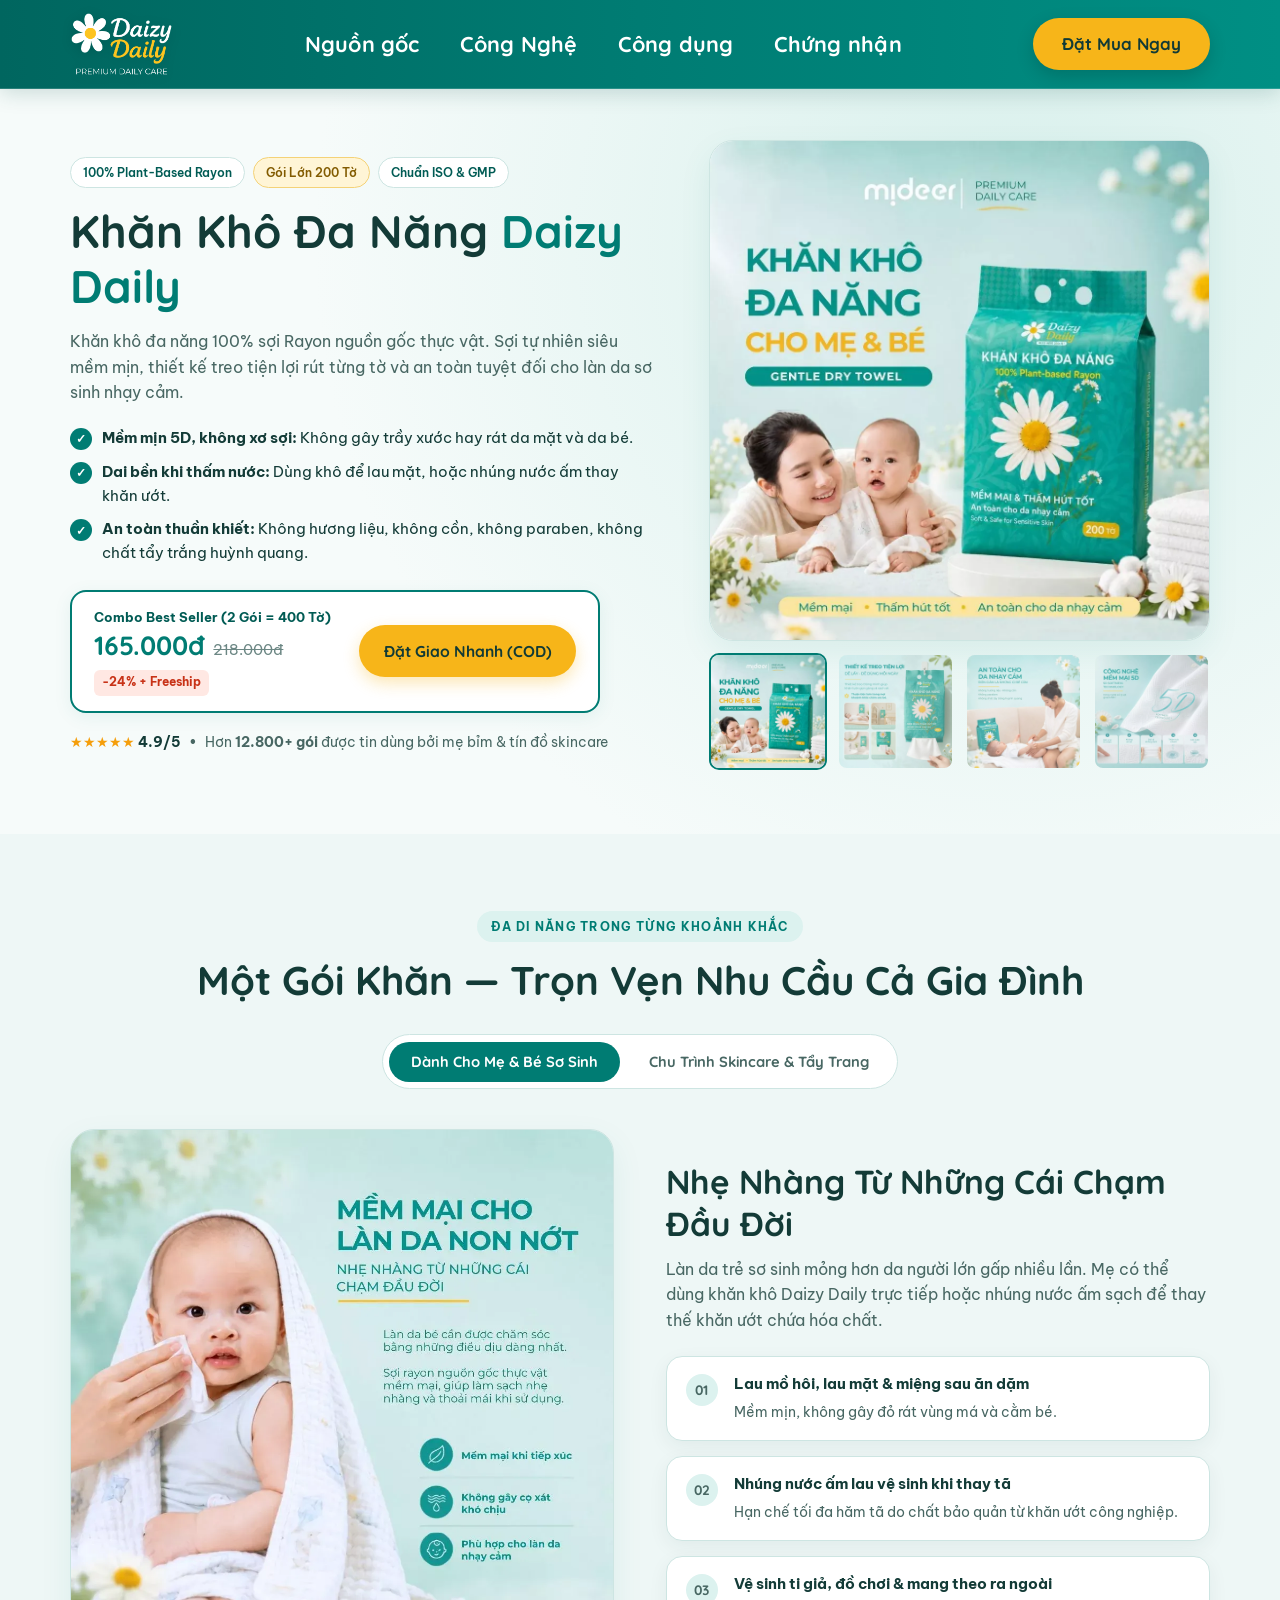
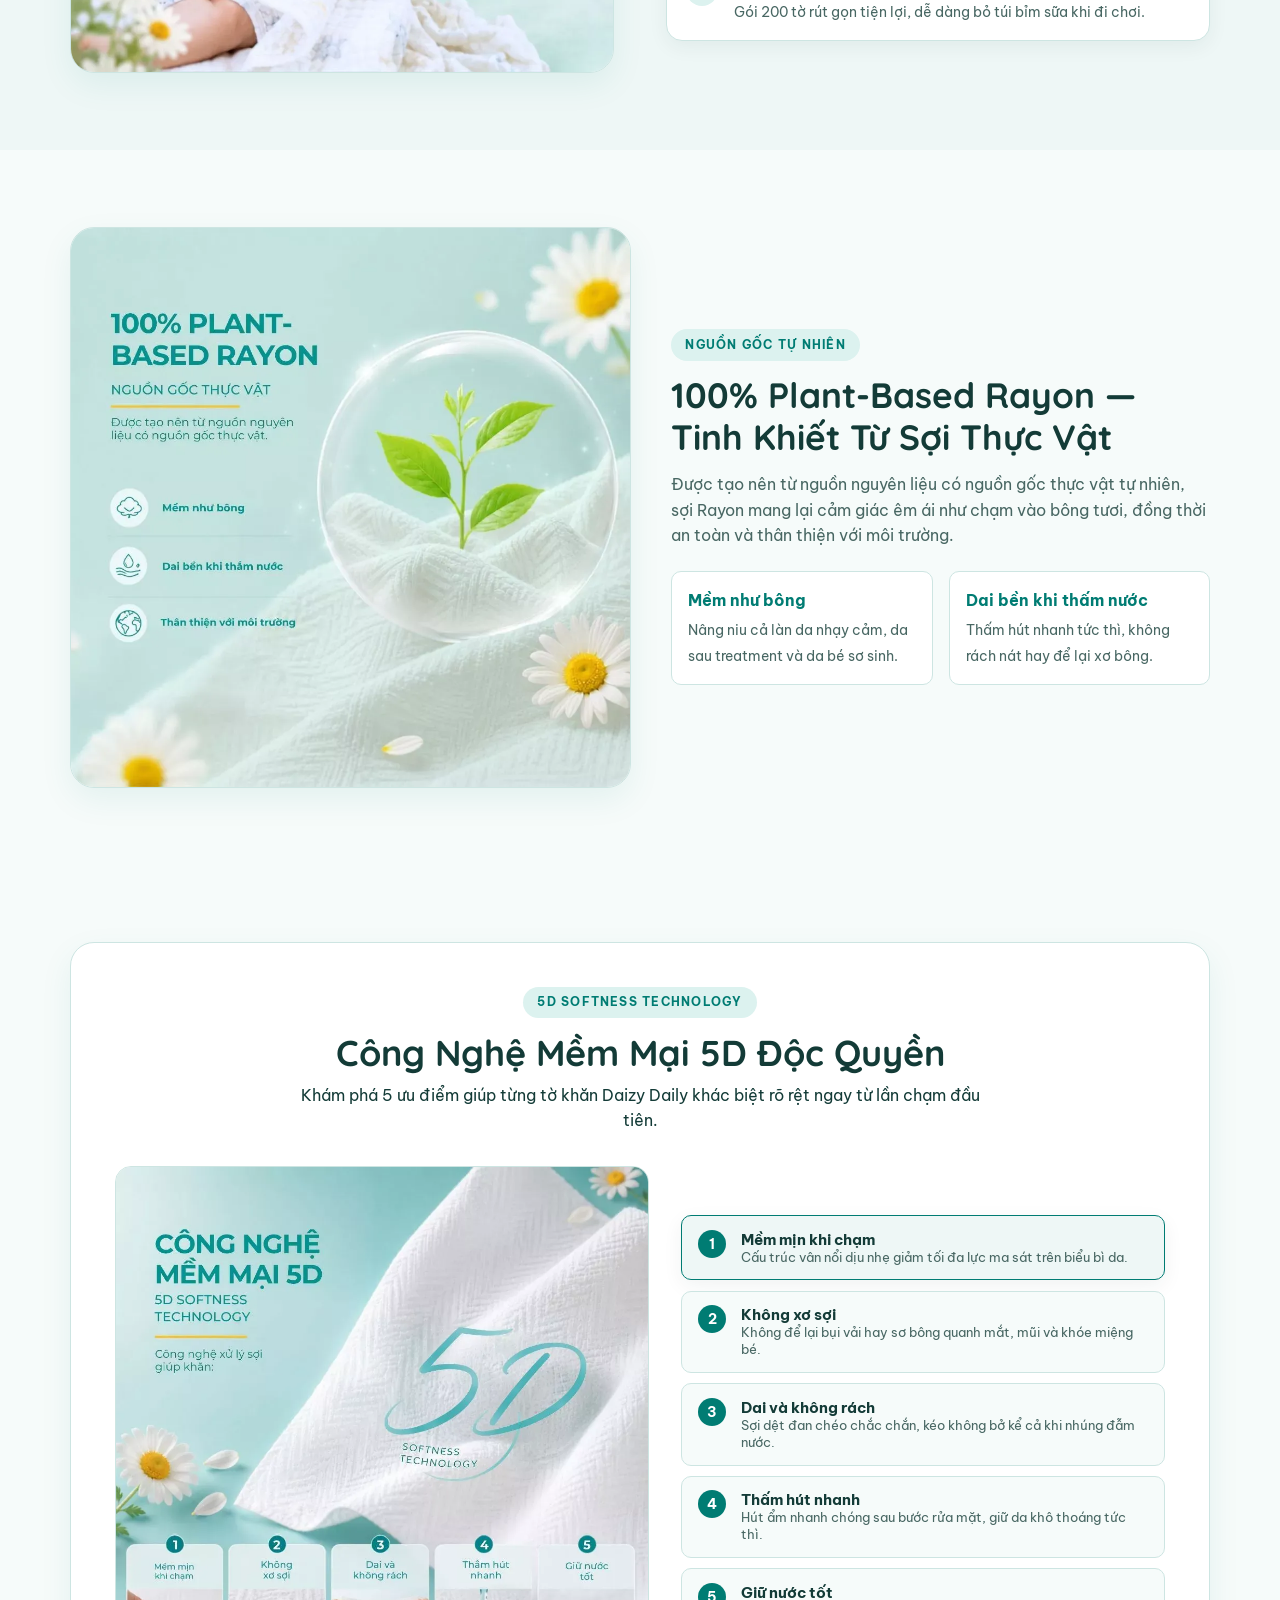
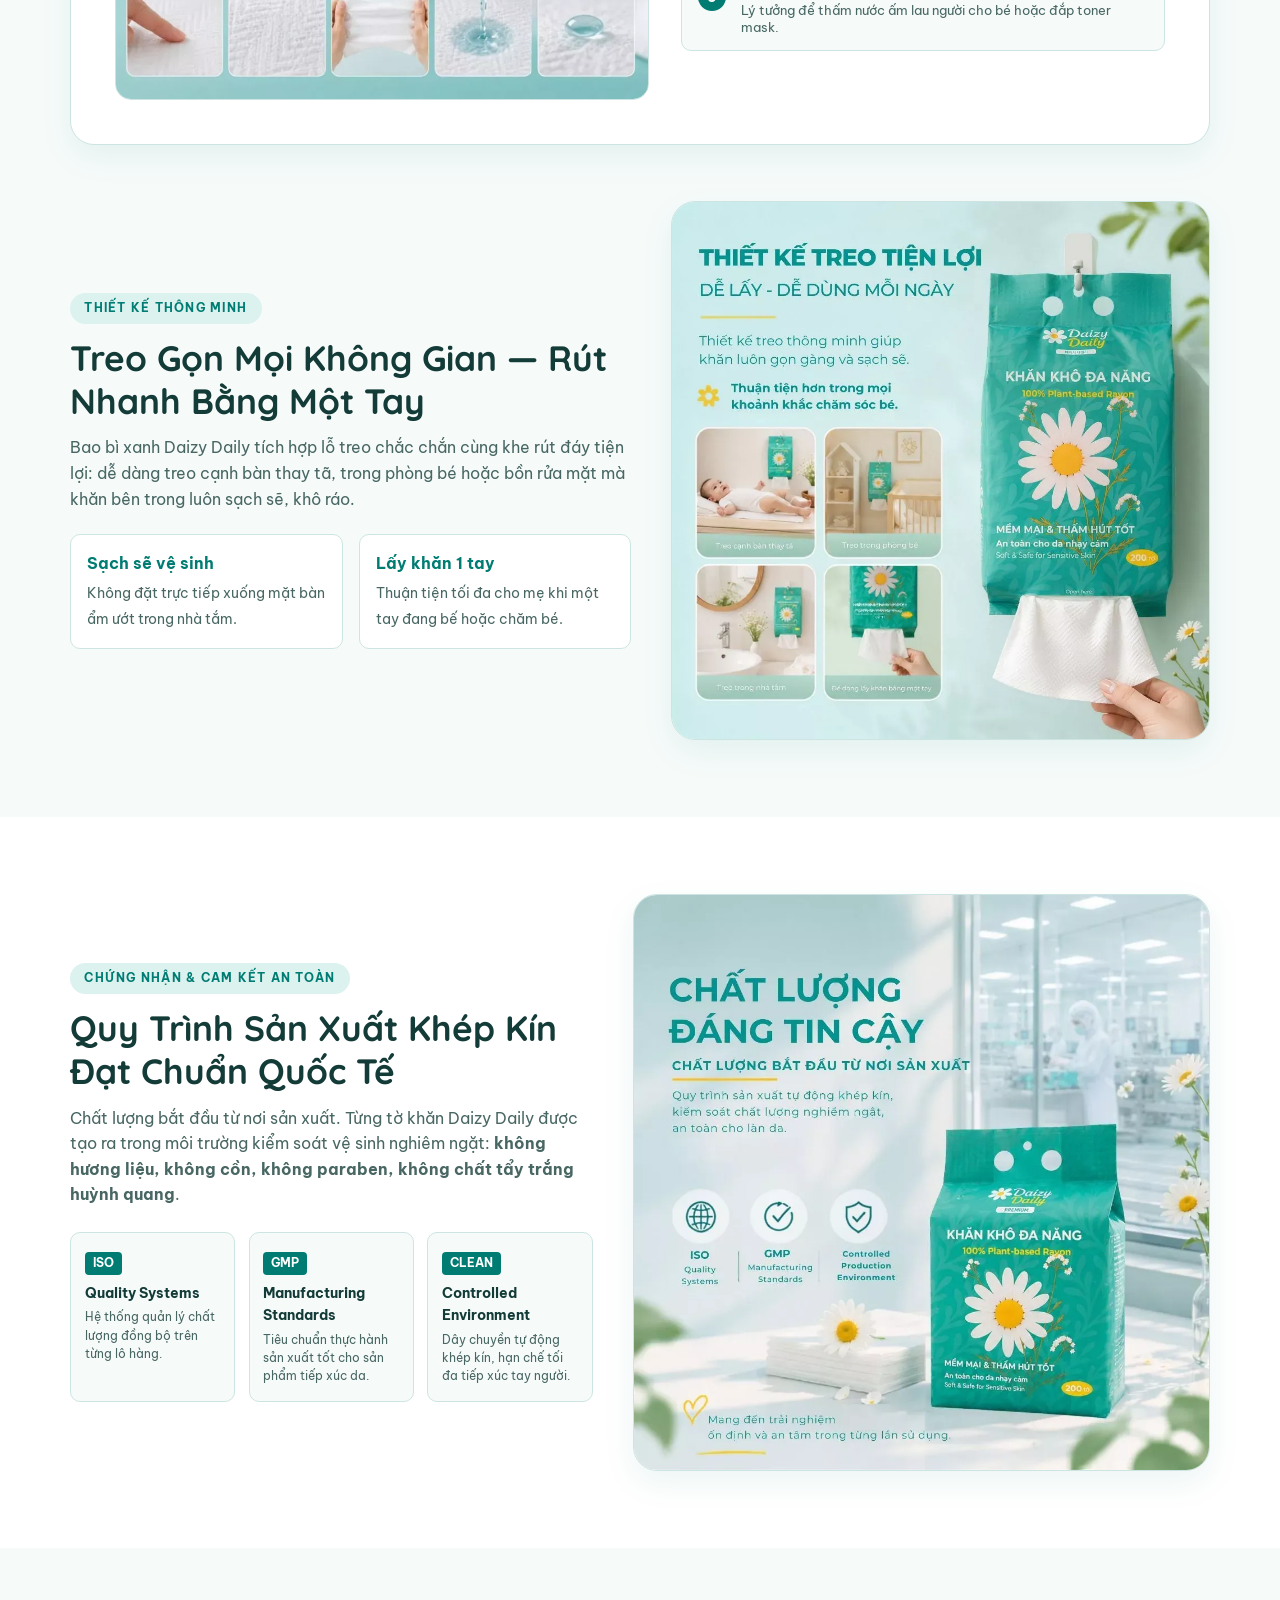
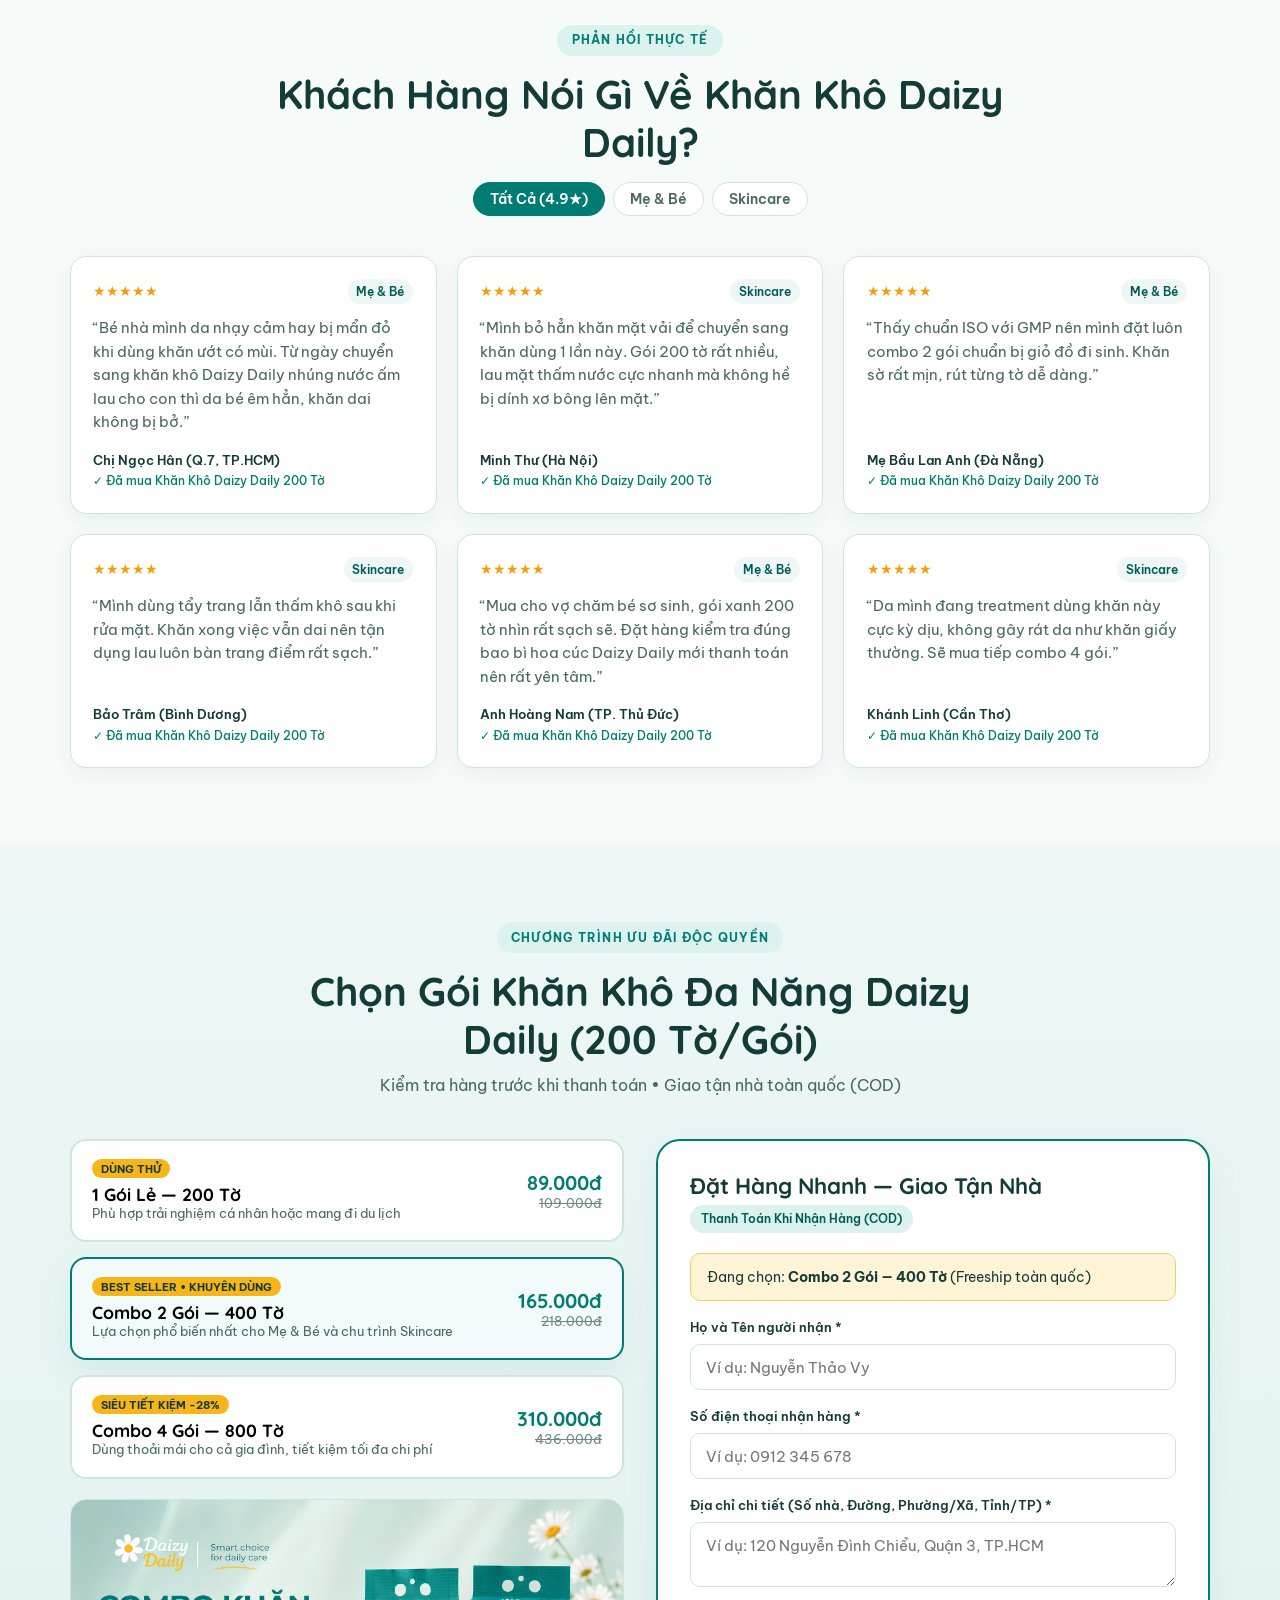
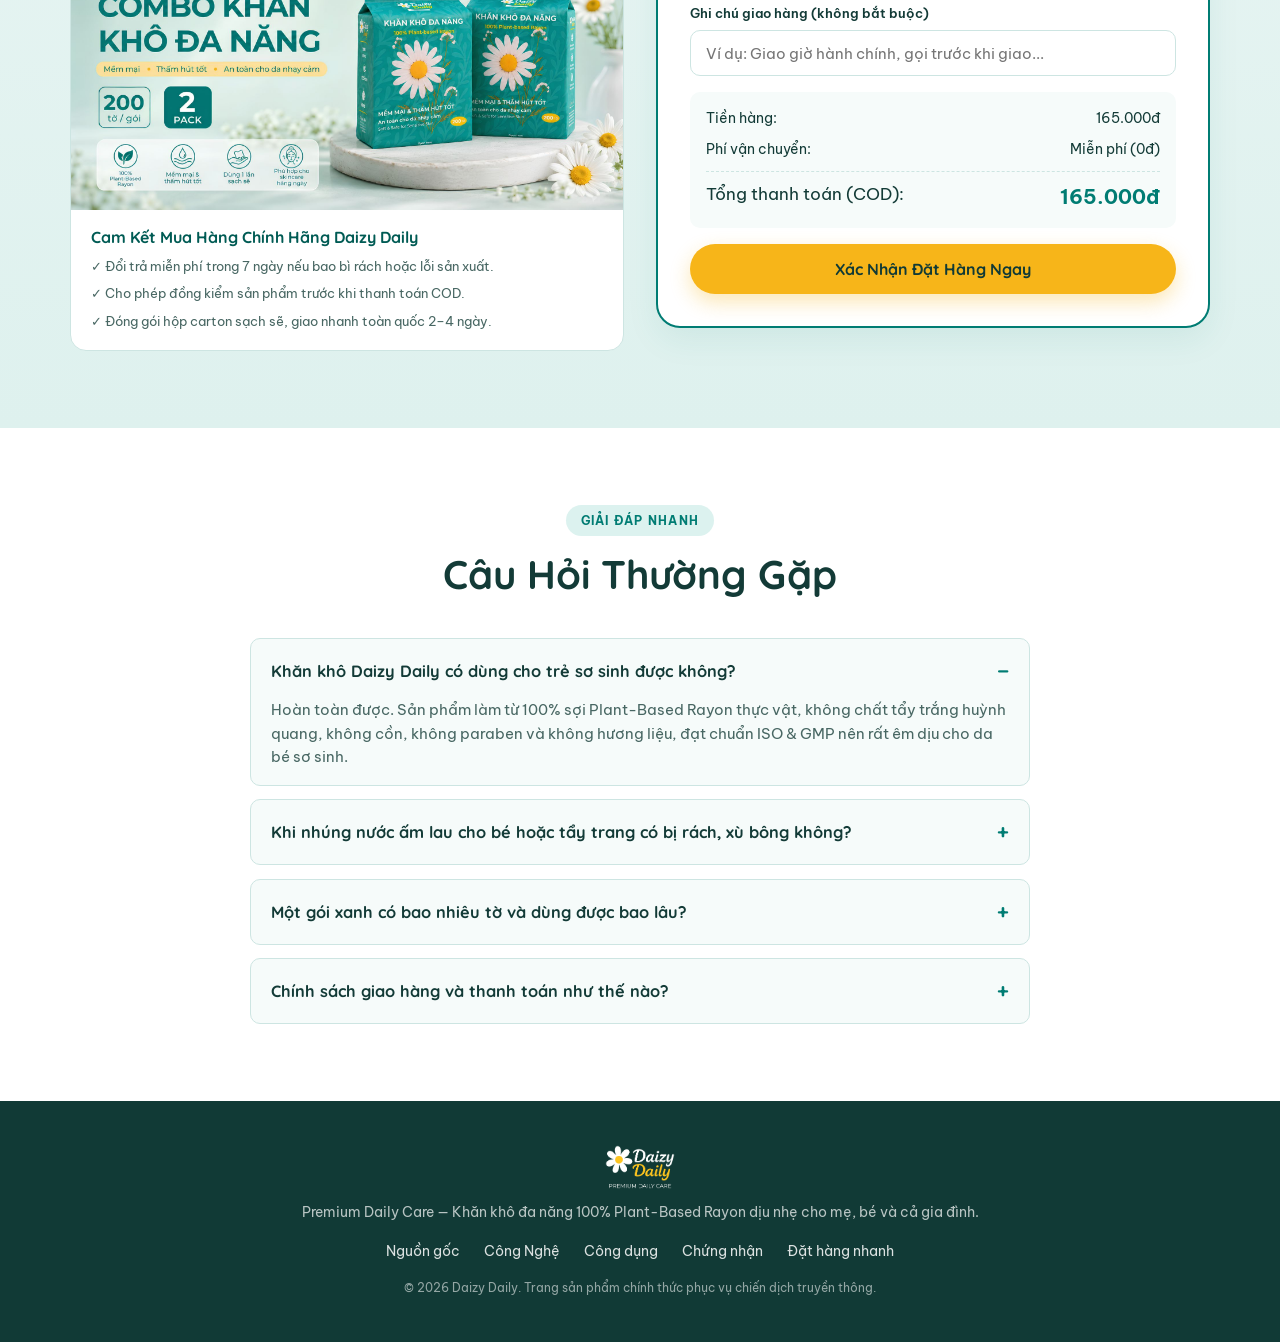
==== index.html @ db2fb397 "Remove comparison section and move multi-use family section up directly after hero" ====
<!DOCTYPE html>
<html lang="vi">
<head>
  <meta charset="UTF-8" />
  <meta name="viewport" content="width=device-width, initial-scale=1.0" />
  <title>Daizy Daily — Khăn Khô Đa Năng Cao Cấp 100% Plant-Based Rayon (Gói 200 Tờ)</title>
  <meta name="description" content="Khăn khô đa năng cao cấp dùng 1 lần Daizy Daily gói 200 tờ. 100% Plant-Based Rayon mềm mại, dai bền, không xơ sợi, an toàn cho trẻ sơ sinh và chu trình skincare." />

  <!-- Open Graph Metadata -->
  <meta property="og:title" content="Daizy Daily — Khăn Khô Đa Năng Cao Cấp Cho Mẹ & Bé (200 Tờ)" />
  <meta property="og:description" content="100% Plant-Based Rayon, công nghệ mềm mại 5D, đạt chuẩn ISO & GMP. An toàn tuyệt đối cho da nhạy cảm." />
  <meta property="og:image" content="assets/hero-banner.jpg" />
  <meta property="og:type" content="product" />

  <link rel="preconnect" href="https://fonts.googleapis.com" />
  <link rel="preconnect" href="https://fonts.gstatic.com" crossorigin />
  <link href="https://fonts.googleapis.com/css2?family=Be+Vietnam+Pro:wght@400;500;600;700&family=Quicksand:wght@600;700&display=swap" rel="stylesheet" />

  <link rel="stylesheet" href="styles.css?v=20261117-02" />
</head>
<body>
  <!-- Header (Nền xanh ngọc thương hiệu để tôn logo chính thức Daizy Daily) -->
  <header class="site-header" id="siteHeader">
    <div class="container header-inner">
      <a href="#top" class="brand-logo" aria-label="Trang chủ Daizy Daily">
        <img src="assets/daizy-logo.png" alt="Logo thương hiệu Daizy Daily" class="brand-logo-img" />
      </a>

      <nav class="header-nav" aria-label="Điều hướng chính">
        <a href="#origin">Nguồn gốc</a>
        <a href="#technology">Công Nghệ</a>
        <a href="#usage">Công dụng</a>
        <a href="#quality">Chứng nhận</a>
      </nav>

      <div class="header-actions">
        <a href="#order" class="btn btn-cta btn-header">Đặt Mua Ngay</a>
      </div>
    </div>
  </header>

  <main id="top">
    <!-- Hero Section (Above the Fold Conversion) -->
    <section class="hero">
      <div class="container hero-grid">
        <div class="hero-content">
          <div class="trust-pill-row">
            <span class="trust-pill">100% Plant-Based Rayon</span>
            <span class="trust-pill trust-pill-gold">Gói Lớn 200 Tờ</span>
            <span class="trust-pill">Chuẩn ISO &amp; GMP</span>
          </div>

          <h1 class="hero-title">
            Khăn Khô Đa Năng <span class="highlight-teal">Daizy Daily</span>
          </h1>

          <p class="hero-subtitle">
            Khăn khô đa năng 100% sợi Rayon nguồn gốc thực vật. Sợi tự nhiên siêu mềm mịn, thiết kế treo tiện lợi rút từng tờ và an toàn tuyệt đối cho làn da sơ sinh nhạy cảm.
          </p>

          <ul class="hero-bullets">
            <li>
              <span class="check-icon">✓</span>
              <span><strong>Mềm mịn 5D, không xơ sợi:</strong> Không gây trầy xước hay rát da mặt và da bé.</span>
            </li>
            <li>
              <span class="check-icon">✓</span>
              <span><strong>Dai bền khi thấm nước:</strong> Dùng khô để lau mặt, hoặc nhúng nước ấm thay khăn ướt.</span>
            </li>
            <li>
              <span class="check-icon">✓</span>
              <span><strong>An toàn thuần khiết:</strong> Không hương liệu, không cồn, không paraben, không chất tẩy trắng huỳnh quang.</span>
            </li>
          </ul>

          <div class="hero-offer-card">
            <div class="offer-price-wrap">
              <span class="offer-label">Combo Best Seller (2 Gói = 400 Tờ)</span>
              <div class="offer-prices">
                <strong class="price-now" id="heroPriceNow">165.000đ</strong>
                <span class="price-old" id="heroPriceOld">218.000đ</span>
                <span class="discount-tag">-24% + Freeship</span>
              </div>
            </div>
            <div class="hero-cta-group">
              <a href="#order" class="btn btn-cta" data-track="HeroOrderClick">
                Đặt Giao Nhanh (COD)
              </a>
            </div>
          </div>

          <div class="social-proof-bar">
            <div class="stars">★★★★★ <strong>4.9/5</strong></div>
            <span class="dot">•</span>
            <span>Hơn <strong>12.800+ gói</strong> được tin dùng bởi mẹ bỉm &amp; tín đồ skincare</span>
          </div>
        </div>

        <div class="hero-media">
          <div class="hero-visual-box">
            <img src="assets/hero-square.webp" alt="Khăn khô đa năng cao cấp Daizy Daily gói xanh 200 tờ cho mẹ và bé" id="heroMainImg" />
          </div>
          <div class="hero-thumbs">
            <button class="thumb-btn active" data-img="assets/hero-square.webp" aria-label="Xem ảnh khăn khô đa năng Daizy Daily cho mẹ và bé">
              <img src="assets/hero-square.webp" alt="Khăn khô đa năng cho mẹ và bé 200 tờ" />
            </button>
            <button class="thumb-btn" data-img="assets/hanging-design.webp" aria-label="Xem ảnh thiết kế treo tiện lợi">
              <img src="assets/hanging-design.webp" alt="Gói xanh Daizy Daily 200 tờ treo tường" />
            </button>
            <button class="thumb-btn" data-img="assets/sensitive-safe.webp" aria-label="Xem ảnh an toàn cho da nhạy cảm">
              <img src="assets/sensitive-safe.webp" alt="An toàn cho da nhạy cảm mẹ và bé" />
            </button>
            <button class="thumb-btn" data-img="assets/softness-5d.webp" aria-label="Xem ảnh công nghệ 5D">
              <img src="assets/softness-5d.webp" alt="Công nghệ mềm mại 5D" />
            </button>
          </div>
        </div>
      </div>
    </section>

    <!-- Công dụng (2-in-1 Interactive Tabs) — Đa di năng trong từng khoảnh khắc -->
    <section class="usage section-pad" id="usage">
      <div class="container">
        <div class="section-heading center heading-wide">
          <span class="eyebrow">Đa Di Năng Trong Từng Khoảnh Khắc</span>
          <h2 class="usage-title-nowrap">Một Gói Khăn — Trọn Vẹn Nhu Cầu Cả Gia Đình</h2>
          <div class="usage-tabs" role="tablist">
            <button class="usage-tab active" data-usage="baby" role="tab" aria-selected="true">
              Dành Cho Mẹ &amp; Bé Sơ Sinh
            </button>
            <button class="usage-tab" data-usage="skincare" role="tab" aria-selected="false">
              Chu Trình Skincare &amp; Tẩy Trang
            </button>
          </div>
        </div>

        <!-- Tab 1: Baby -->
        <div class="usage-panel active" id="panel-baby">
          <div class="usage-grid">
            <div class="usage-gallery">
              <img src="assets/baby-gentle.webp" alt="Khăn khô Daizy Daily mềm mại cho làn da non nớt của bé" />
            </div>
            <div class="usage-details">
              <h3>Nhẹ Nhàng Từ Những Cái Chạm Đầu Đời</h3>
              <p>
                Làn da trẻ sơ sinh mỏng hơn da người lớn gấp nhiều lần. Mẹ có thể dùng khăn khô Daizy Daily trực tiếp hoặc nhúng nước ấm sạch để thay thế khăn ướt chứa hóa chất.
              </p>
              <div class="use-case-list">
                <div class="use-case">
                  <span class="uc-dot">01</span>
                  <div>
                    <strong>Lau mồ hôi, lau mặt &amp; miệng sau ăn dặm</strong>
                    <span>Mềm mịn, không gây đỏ rát vùng má và cằm bé.</span>
                  </div>
                </div>
                <div class="use-case">
                  <span class="uc-dot">02</span>
                  <div>
                    <strong>Nhúng nước ấm lau vệ sinh khi thay tã</strong>
                    <span>Hạn chế tối đa hăm tã do chất bảo quản từ khăn ướt công nghiệp.</span>
                  </div>
                </div>
                <div class="use-case">
                  <span class="uc-dot">03</span>
                  <div>
                    <strong>Vệ sinh ti giả, đồ chơi &amp; mang theo ra ngoài</strong>
                    <span>Gói 200 tờ rút gọn tiện lợi, dễ dàng bỏ túi bỉm sữa khi đi chơi.</span>
                  </div>
                </div>
              </div>
            </div>
          </div>
        </div>

        <!-- Tab 2: Skincare -->
        <div class="usage-panel" id="panel-skincare">
          <div class="usage-grid">
            <div class="usage-gallery">
              <img src="assets/single-use-clean.webp" alt="Khăn dùng 1 lần sạch hơn cho làn da hạn chế vi khuẩn từ khăn ẩm" />
            </div>
            <div class="usage-details">
              <h3>Không Chỉ Là Chiếc Khăn — Mà Là Một Bước Skincare</h3>
              <p>
                Các chuyên gia chăm sóc da luôn khuyên dùng khăn lau mặt dùng 1 lần để ngăn chặn vi khuẩn từ khăn vải ẩm ướt quay trở lại gây mụn viêm.
              </p>
              <div class="use-case-list">
                <div class="use-case">
                  <span class="uc-dot">01</span>
                  <div>
                    <strong>Thấm khô mặt ngay sau bước sữa rửa mặt</strong>
                    <span>Thấm nước nhanh chỉ với 1 chạm nhẹ, bảo toàn độ ẩm tự nhiên.</span>
                  </div>
                </div>
                <div class="use-case">
                  <span class="uc-dot">02</span>
                  <div>
                    <strong>Tẩy trang dịu nhẹ &amp; hỗ trợ đắp toner mask</strong>
                    <span>Sợi dai giữ nước tốt giúp tiết kiệm dung dịch tẩy trang và lotion.</span>
                  </div>
                </div>
                <div class="use-case">
                  <span class="uc-dot">03</span>
                  <div>
                    <strong>Tái sử dụng lau bàn trang điểm, điện thoại, kính mắt</strong>
                    <span>Sau khi lau mặt, khăn vẫn còn dai sạch để lau đồ dùng cá nhân, cực kỳ tiết kiệm.</span>
                  </div>
                </div>
              </div>
            </div>
          </div>
        </div>
      </div>
    </section>

    <!-- Nguồn gốc (100% Plant-Based Rayon) -->
    <section class="origin section-pad" id="origin">
      <div class="container">
        <div class="tech-feature-grid">
          <div class="tech-image-card">
            <img src="assets/plant-rayon.webp" alt="100% Plant-Based Rayon nguồn gốc thực vật thân thiện môi trường" />
          </div>
          <div class="tech-copy">
            <span class="eyebrow">Nguồn Gốc Tự Nhiên</span>
            <h2>100% Plant-Based Rayon — Tinh Khiết Từ Sợi Thực Vật</h2>
            <p>
              Được tạo nên từ nguồn nguyên liệu có nguồn gốc thực vật tự nhiên, sợi Rayon mang lại cảm giác êm ái như chạm vào bông tươi, đồng thời an toàn và thân thiện với môi trường.
            </p>
            <div class="mini-features">
              <div class="mini-item">
                <strong>Mềm như bông</strong>
                <span>Nâng niu cả làn da nhạy cảm, da sau treatment và da bé sơ sinh.</span>
              </div>
              <div class="mini-item">
                <strong>Dai bền khi thấm nước</strong>
                <span>Thấm hút nhanh tức thì, không rách nát hay để lại xơ bông.</span>
              </div>
            </div>
          </div>
        </div>
      </div>
    </section>

    <!-- Công Nghệ (5D Softness & Thiết kế treo tiện lợi) -->
    <section class="technology section-pad" id="technology">
      <div class="container">
        <div class="softness-banner">
          <div class="softness-header">
            <span class="eyebrow">5D Softness Technology</span>
            <h2>Công Nghệ Mềm Mại 5D Độc Quyền</h2>
            <p>Khám phá 5 ưu điểm giúp từng tờ khăn Daizy Daily khác biệt rõ rệt ngay từ lần chạm đầu tiên.</p>
          </div>

          <div class="softness-layout">
            <div class="softness-img">
              <img src="assets/softness-5d.webp" alt="Công nghệ mềm mại 5D của khăn khô đa năng Daizy Daily" />
            </div>
            <div class="softness-steps" id="softnessSteps">
              <button class="step-pill active" data-step="0">
                <span class="step-num">1</span>
                <div>
                  <strong>Mềm mịn khi chạm</strong>
                  <p>Cấu trúc vân nổi dịu nhẹ giảm tối đa lực ma sát trên biểu bì da.</p>
                </div>
              </button>
              <button class="step-pill" data-step="1">
                <span class="step-num">2</span>
                <div>
                  <strong>Không xơ sợi</strong>
                  <p>Không để lại bụi vải hay sơ bông quanh mắt, mũi và khóe miệng bé.</p>
                </div>
              </button>
              <button class="step-pill" data-step="2">
                <span class="step-num">3</span>
                <div>
                  <strong>Dai và không rách</strong>
                  <p>Sợi dệt đan chéo chắc chắn, kéo không bở kể cả khi nhúng đẫm nước.</p>
                </div>
              </button>
              <button class="step-pill" data-step="3">
                <span class="step-num">4</span>
                <div>
                  <strong>Thấm hút nhanh</strong>
                  <p>Hút ẩm nhanh chóng sau bước rửa mặt, giữ da khô thoáng tức thì.</p>
                </div>
              </button>
              <button class="step-pill" data-step="4">
                <span class="step-num">5</span>
                <div>
                  <strong>Giữ nước tốt</strong>
                  <p>Lý tưởng để thấm nước ấm lau người cho bé hoặc đắp toner mask.</p>
                </div>
              </button>
            </div>
          </div>
        </div>

        <!-- Thiết kế treo tiện lợi -->
        <div class="hanging-feature-grid">
          <div class="tech-copy">
            <span class="eyebrow">Thiết Kế Thông Minh</span>
            <h2>Treo Gọn Mọi Không Gian — Rút Nhanh Bằng Một Tay</h2>
            <p>
              Bao bì xanh Daizy Daily tích hợp lỗ treo chắc chắn cùng khe rút đáy tiện lợi: dễ dàng treo cạnh bàn thay tã, trong phòng bé hoặc bồn rửa mặt mà khăn bên trong luôn sạch sẽ, khô ráo.
            </p>
            <div class="mini-features">
              <div class="mini-item">
                <strong>Sạch sẽ vệ sinh</strong>
                <span>Không đặt trực tiếp xuống mặt bàn ẩm ướt trong nhà tắm.</span>
              </div>
              <div class="mini-item">
                <strong>Lấy khăn 1 tay</strong>
                <span>Thuận tiện tối đa cho mẹ khi một tay đang bế hoặc chăm bé.</span>
              </div>
            </div>
          </div>
          <div class="tech-image-card">
            <img src="assets/hanging-design.webp" alt="Thiết kế treo tiện lợi dễ lấy dễ dùng mỗi ngày của Daizy Daily" />
          </div>
        </div>
      </div>
    </section>



    <!-- Chứng nhận (Quality & Safety Authority) -->
    <section class="quality section-pad" id="quality">
      <div class="container quality-grid">
        <div class="quality-copy">
          <span class="eyebrow">Chứng Nhận &amp; Cam Kết An Toàn</span>
          <h2>Quy Trình Sản Xuất Khép Kín Đạt Chuẩn Quốc Tế</h2>
          <p>
            Chất lượng bắt đầu từ nơi sản xuất. Từng tờ khăn Daizy Daily được tạo ra trong môi trường kiểm soát vệ sinh nghiêm ngặt: <strong>không hương liệu, không cồn, không paraben, không chất tẩy trắng huỳnh quang</strong>.
          </p>

          <div class="cert-cards">
            <div class="cert-item">
              <span class="cert-tag">ISO</span>
              <strong>Quality Systems</strong>
              <p>Hệ thống quản lý chất lượng đồng bộ trên từng lô hàng.</p>
            </div>
            <div class="cert-item">
              <span class="cert-tag">GMP</span>
              <strong>Manufacturing Standards</strong>
              <p>Tiêu chuẩn thực hành sản xuất tốt cho sản phẩm tiếp xúc da.</p>
            </div>
            <div class="cert-item">
              <span class="cert-tag">CLEAN</span>
              <strong>Controlled Environment</strong>
              <p>Dây chuyền tự động khép kín, hạn chế tối đa tiếp xúc tay người.</p>
            </div>
          </div>
        </div>

        <div class="quality-media">
          <img src="assets/factory-quality.webp" alt="Chất lượng đáng tin cậy - Quy trình sản xuất khép kín đạt chuẩn ISO và GMP của Daizy Daily" />
        </div>
      </div>
    </section>

    <!-- Social Proof / Customer Reviews -->
    <section class="reviews section-pad" id="reviews">
      <div class="container">
        <div class="section-heading center">
          <span class="eyebrow">Phản Hồi Thực Tế</span>
          <h2>Khách Hàng Nói Gì Về Khăn Khô Daizy Daily?</h2>
          <div class="review-filters">
            <button class="rev-filter active" data-rev="all">Tất Cả (4.9★)</button>
            <button class="rev-filter" data-rev="baby">Mẹ &amp; Bé</button>
            <button class="rev-filter" data-rev="skincare">Skincare</button>
          </div>
        </div>

        <div class="reviews-grid" id="reviewsGrid">
          <!-- Rendered by JS -->
        </div>
      </div>
    </section>

    <!-- Combo Offer & Fast COD Checkout Section -->
    <section class="order-section section-pad" id="order">
      <div class="container">
        <div class="section-heading center">
          <span class="eyebrow">Chương Trình Ưu Đãi Độc Quyền</span>
          <h2>Chọn Gói Khăn Khô Đa Năng Daizy Daily (200 Tờ/Gói)</h2>
          <p class="order-sub">Kiểm tra hàng trước khi thanh toán &bull; Giao tận nhà toàn quốc (COD)</p>
        </div>

        <div class="order-layout">
          <!-- Package Selection -->
          <div class="packages-column">
            <div class="package-list" id="packageList">
              <!-- Populated by JS from CONFIG -->
            </div>

            <div class="combo-visual-note">
              <img src="assets/combo-2pack.jpg" alt="Combo 2 gói khăn khô đa năng Daizy Daily 200 tờ mỗi gói" />
              <div class="guarantee-box">
                <h4>Cam Kết Mua Hàng Chính Hãng Daizy Daily</h4>
                <ul>
                  <li>✓ Đổi trả miễn phí trong 7 ngày nếu bao bì rách hoặc lỗi sản xuất.</li>
                  <li>✓ Cho phép đồng kiểm sản phẩm trước khi thanh toán COD.</li>
                  <li>✓ Đóng gói hộp carton sạch sẽ, giao nhanh toàn quốc 2–4 ngày.</li>
                </ul>
              </div>
            </div>
          </div>

          <!-- Quick COD Checkout Form -->
          <div class="checkout-card">
            <div class="checkout-head">
              <h3>Đặt Hàng Nhanh — Giao Tận Nhà</h3>
              <span class="cod-pill">Thanh Toán Khi Nhận Hàng (COD)</span>
            </div>

            <form id="orderForm" class="order-form">
              <div class="selected-summary" id="selectedSummary">
                <!-- Populated dynamically -->
              </div>

              <div class="form-group">
                <label for="customerName">Họ và Tên người nhận *</label>
                <input type="text" id="customerName" required placeholder="Ví dụ: Nguyễn Thảo Vy" />
              </div>

              <div class="form-group">
                <label for="customerPhone">Số điện thoại nhận hàng *</label>
                <input type="tel" id="customerPhone" required pattern="[0-9\s\+\-]{9,15}" placeholder="Ví dụ: 0912 345 678" />
              </div>

              <div class="form-group">
                <label for="customerAddress">Địa chỉ chi tiết (Số nhà, Đường, Phường/Xã, Tỉnh/TP) *</label>
                <textarea id="customerAddress" rows="2" required placeholder="Ví dụ: 120 Nguyễn Đình Chiểu, Quận 3, TP.HCM"></textarea>
              </div>

              <div class="form-group">
                <label for="customerNote">Ghi chú giao hàng (không bắt buộc)</label>
                <input type="text" id="customerNote" placeholder="Ví dụ: Giao giờ hành chính, gọi trước khi giao..." />
              </div>

              <div class="price-breakdown">
                <div class="pb-row">
                  <span>Tiền hàng:</span>
                  <span id="summaryProductPrice">165.000đ</span>
                </div>
                <div class="pb-row">
                  <span>Phí vận chuyển:</span>
                  <span id="summaryShipping">Miễn phí</span>
                </div>
                <div class="pb-row pb-total">
                  <span>Tổng thanh toán (COD):</span>
                  <strong id="summaryTotal">165.000đ</strong>
                </div>
              </div>

              <button type="submit" class="btn btn-cta btn-full btn-lg">
                Xác Nhận Đặt Hàng Ngay
              </button>
            </form>
          </div>
        </div>
      </div>
    </section>

    <!-- FAQ Section -->
    <section class="faq section-pad">
      <div class="container faq-container">
        <div class="section-heading center">
          <span class="eyebrow">Giải Đáp Nhanh</span>
          <h2>Câu Hỏi Thường Gặp</h2>
        </div>

        <div class="faq-list" id="faqList">
          <details class="faq-item" open>
            <summary>Khăn khô Daizy Daily có dùng cho trẻ sơ sinh được không?</summary>
            <p>Hoàn toàn được. Sản phẩm làm từ 100% sợi Plant-Based Rayon thực vật, không chất tẩy trắng huỳnh quang, không cồn, không paraben và không hương liệu, đạt chuẩn ISO &amp; GMP nên rất êm dịu cho da bé sơ sinh.</p>
          </details>
          <details class="faq-item">
            <summary>Khi nhúng nước ấm lau cho bé hoặc tẩy trang có bị rách, xù bông không?</summary>
            <p>Không. Nhờ công nghệ mềm mại 5D và kết cấu sợi dệt đan chéo, khăn cực kỳ dai bền ngay cả khi thấm đẫm nước, không bị mủn nát hay để lại xơ vải trên da.</p>
          </details>
          <details class="faq-item">
            <summary>Một gói xanh có bao nhiêu tờ và dùng được bao lâu?</summary>
            <p>Mỗi gói xanh tiêu chuẩn gồm <strong>200 tờ</strong> khổ rộng tiện dụng. Nếu chỉ dùng lau mặt sáng &amp; tối, 1 gói có thể dùng hơn 3 tháng. Với gia đình có bé nhỏ, Combo 2 hoặc 4 gói sẽ tiết kiệm và dùng thoải mái cả tháng.</p>
          </details>
          <details class="faq-item">
            <summary>Chính sách giao hàng và thanh toán như thế nào?</summary>
            <p>Daizy Daily hỗ trợ giao hàng tận nhà trên toàn quốc. Bạn được mở hộp kiểm tra đúng số lượng sản phẩm trước khi thanh toán tiền mặt cho nhân viên giao hàng (COD).</p>
          </details>
        </div>
      </div>
    </section>
  </main>

  <!-- Footer -->
  <footer class="site-footer">
    <div class="container footer-inner">
      <div class="footer-brand">
        <img src="assets/daizy-logo.png" alt="Daizy Daily" class="footer-logo-img" />
        <p>Premium Daily Care — Khăn khô đa năng 100% Plant-Based Rayon dịu nhẹ cho mẹ, bé và cả gia đình.</p>
      </div>
      <div class="footer-links">
        <a href="#origin">Nguồn gốc</a>
        <a href="#technology">Công Nghệ</a>
        <a href="#usage">Công dụng</a>
        <a href="#quality">Chứng nhận</a>
        <a href="#order">Đặt hàng nhanh</a>
      </div>
      <p class="footer-copy">© 2026 Daizy Daily. Trang sản phẩm chính thức phục vụ chiến dịch truyền thông.</p>
    </div>
  </footer>

  <!-- Mobile Sticky Bottom Conversion Bar -->
  <div class="mobile-sticky-bar">
    <a href="#order" class="btn btn-cta btn-full sticky-cod">Đặt Mua Ngay (Kiểm Tra Trước Khi Thanh Toán)</a>
  </div>

  <!-- Order Success Modal -->
  <div class="modal-backdrop" id="successModal" aria-hidden="true">
    <div class="modal-box" role="dialog" aria-modal="true" aria-labelledby="successTitle">
      <div class="success-icon">✓</div>
      <h3 id="successTitle">Đặt Hàng Thành Công!</h3>
      <p id="successMessage"></p>
      <button class="btn btn-primary btn-full" id="closeSuccessBtn">Đóng Thông Báo</button>
    </div>
  </div>

  <script src="script.js?v=20261117-02"></script>
</body>
</html>
---- styles.css ----
/* ==========================================================================
   DAIZY DAILY — Brand Design System & Facebook Ads CRO Styles
   Brand Colors: Teal (#007C73), Mint (#EAF6F4), Daisy Yellow (#F7B519)
   ========================================================================== */

:root {
  --teal-main: #007c73;
  --teal-dark: #005b54;
  --teal-deep: #113a36;
  --mint-bg: #eef7f6;
  --mint-soft: #f6fbfa;
  --mint-border: #cde5e2;
  --daisy-yellow: #f7b519;
  --daisy-yellow-hover: #e2a20d;
  --daisy-yellow-soft: #fff5d6;
  --shopee-orange: #ee4d2d;
  --shopee-orange-hover: #d73b1d;

  --ink-primary: #133b37;
  --ink-secondary: #486763;
  --ink-muted: #6c8784;
  --white: #ffffff;

  --radius-sm: 10px;
  --radius-md: 16px;
  --radius-lg: 24px;
  --shadow-soft: 0 12px 32px rgba(0, 124, 115, 0.08);
  --shadow-card: 0 6px 20px rgba(17, 58, 54, 0.06);

  --font-display: 'Quicksand', 'Be Vietnam Pro', sans-serif;
  --font-body: 'Be Vietnam Pro', -apple-system, BlinkMacSystemFont, sans-serif;
}

*,
*::before,
*::after {
  box-sizing: border-box;
  margin: 0;
  padding: 0;
}

html {
  scroll-behavior: smooth;
  font-size: 16px;
}

section[id] {
  scroll-margin-top: 105px;
}

@media (max-width: 960px) {
  section[id] {
    scroll-margin-top: 65px;
  }
}

body {
  font-family: var(--font-body);
  background-color: var(--mint-soft);
  color: var(--ink-primary);
  line-height: 1.6;
  -webkit-font-smoothing: antialiased;
}

img {
  display: block;
  width: 100%;
  height: auto;
}

a {
  text-decoration: none;
  color: inherit;
}

button {
  font-family: inherit;
  cursor: pointer;
  border: none;
  background: none;
}

.container {
  width: 100%;
  max-width: 1180px;
  margin: 0 auto;
  padding: 0 1.25rem;
}

.section-pad {
  padding: clamp(3.25rem, 6vw, 5.25rem) 0;
}

/* Typography & Section Headings */
h1, h2, h3, h4 {
  font-family: var(--font-display);
  font-weight: 700;
  line-height: 1.2;
  color: var(--ink-primary);
}

.eyebrow {
  display: inline-block;
  font-size: 0.78rem;
  font-weight: 700;
  letter-spacing: 0.1em;
  text-transform: uppercase;
  color: var(--teal-main);
  background-color: #dcf2ef;
  padding: 0.35rem 0.9rem;
  border-radius: 999px;
  margin-bottom: 0.85rem;
}

.section-heading {
  margin-bottom: 2.5rem;
}

.section-heading.center {
  text-align: center;
  max-width: 760px;
  margin-inline: auto;
}

.section-heading.heading-wide {
  max-width: 980px;
}

@media (min-width: 768px) {
  .usage-title-nowrap {
    white-space: nowrap;
  }
}

.section-heading h2 {
  font-size: clamp(1.75rem, 3.4vw, 2.5rem);
  margin-bottom: 0.65rem;
}

.highlight-teal {
  color: var(--teal-main);
}

/* Buttons */
.btn {
  display: inline-flex;
  align-items: center;
  justify-content: center;
  gap: 0.5rem;
  font-family: var(--font-display);
  font-weight: 700;
  border-radius: 999px;
  padding: 0.8rem 1.5rem;
  font-size: 0.95rem;
  transition: all 0.25s ease;
  text-align: center;
}

.btn-sm {
  padding: 0.55rem 1.2rem;
  font-size: 0.86rem;
}

.btn-lg {
  padding: 0.95rem 1.75rem;
  font-size: 1rem;
}

.btn-full {
  width: 100%;
}

.btn-primary {
  background-color: var(--teal-main);
  color: var(--white);
}

.btn-primary:hover {
  background-color: var(--teal-dark);
  transform: translateY(-2px);
}

.btn-cta {
  background-color: var(--daisy-yellow);
  color: var(--teal-deep);
  box-shadow: 0 8px 20px rgba(247, 181, 25, 0.32);
}

.btn-cta:hover {
  background-color: var(--daisy-yellow-hover);
  transform: translateY(-2px);
}

.btn-shopee {
  background-color: var(--shopee-orange);
  color: var(--white);
  box-shadow: 0 8px 18px rgba(238, 77, 45, 0.24);
}

.btn-shopee:hover {
  background-color: var(--shopee-orange-hover);
  transform: translateY(-2px);
}

/* Header */
.site-header {
  position: sticky;
  top: 0;
  z-index: 80;
  background: linear-gradient(90deg, #00665f 0%, #007c73 50%, #008f84 100%);
  border-bottom: 1px solid rgba(255, 255, 255, 0.16);
  box-shadow: 0 4px 20px rgba(0, 75, 69, 0.18);
}

.header-inner {
  display: flex;
  align-items: center;
  justify-content: space-between;
  height: 88px;
  gap: 1.5rem;
}

.brand-logo {
  display: inline-flex;
  align-items: center;
  flex-shrink: 0;
  transition: transform 0.2s ease;
}

.brand-logo:hover {
  transform: scale(1.02);
}

.brand-logo-img {
  height: 64px;
  width: auto;
  display: block;
  object-fit: contain;
  filter: drop-shadow(0 2px 6px rgba(0, 0, 0, 0.12));
}

.header-nav {
  display: flex;
  align-items: center;
  gap: 2.5rem;
}

.header-nav a {
  font-family: var(--font-display);
  font-size: 1.35rem;
  font-weight: 700;
  letter-spacing: 0.01em;
  color: #ffffff;
  position: relative;
  padding: 0.35rem 0;
  transition: color 0.25s ease;
}

.header-nav a::after {
  content: '';
  position: absolute;
  left: 0;
  bottom: -2px;
  width: 100%;
  height: 3px;
  border-radius: 2px;
  background-color: var(--daisy-yellow);
  transform: scaleX(0);
  transition: transform 0.25s cubic-bezier(0.22, 1, 0.36, 1);
  transform-origin: center;
}

.header-nav a:hover {
  color: var(--daisy-yellow);
}

.header-nav a:hover::after {
  transform: scaleX(1);
}

.btn-header {
  padding: 0.75rem 1.8rem;
  font-size: 1.06rem;
  font-weight: 700;
  box-shadow: 0 6px 18px rgba(0, 0, 0, 0.16);
  white-space: nowrap;
}

/* Hero Section */
.hero {
  background: radial-gradient(circle at 80% 20%, #d8f0ec 0%, var(--mint-soft) 60%);
  padding: clamp(2rem, 4vw, 3.5rem) 0 clamp(3rem, 5vw, 4.5rem);
}

.hero-grid {
  display: grid;
  grid-template-columns: 1.08fr 0.92fr;
  gap: clamp(2rem, 4vw, 3.5rem);
  align-items: center;
}

.trust-pill-row {
  display: flex;
  flex-wrap: wrap;
  gap: 0.5rem;
  margin-bottom: 1rem;
}

.trust-pill {
  font-size: 0.76rem;
  font-weight: 600;
  color: var(--teal-dark);
  background-color: var(--white);
  border: 1px solid var(--mint-border);
  padding: 0.28rem 0.75rem;
  border-radius: 999px;
}

.trust-pill-gold {
  background-color: var(--daisy-yellow-soft);
  border-color: #f4d277;
  color: #825b00;
}

.hero-title {
  font-size: clamp(1.95rem, 3.6vw, 2.85rem);
  margin-bottom: 1rem;
}

.hero-subtitle {
  font-size: 1rem;
  color: var(--ink-secondary);
  margin-bottom: 1.25rem;
}

.hero-bullets {
  list-style: none;
  display: grid;
  gap: 0.6rem;
  margin-bottom: 1.5rem;
}

.hero-bullets li {
  display: flex;
  align-items: flex-start;
  gap: 0.65rem;
  font-size: 0.94rem;
}

.check-icon {
  display: inline-flex;
  align-items: center;
  justify-content: center;
  width: 22px;
  height: 22px;
  flex-shrink: 0;
  border-radius: 50%;
  background-color: var(--teal-main);
  color: var(--white);
  font-size: 0.75rem;
  font-weight: 700;
  margin-top: 2px;
}

.hero-offer-card {
  background-color: var(--white);
  border: 2px solid var(--teal-main);
  border-radius: var(--radius-md);
  padding: 0.95rem 1.35rem;
  box-shadow: 0 4px 18px rgba(0, 124, 115, 0.08);
  margin-bottom: 1.15rem;
  display: flex;
  align-items: center;
  justify-content: space-between;
  gap: 1.25rem;
  max-width: 530px;
}

.offer-price-wrap {
  flex: 1;
  min-width: 0;
}

.offer-label {
  display: block;
  font-size: 0.82rem;
  font-weight: 700;
  color: var(--teal-dark);
  margin-bottom: 0.2rem;
  white-space: nowrap;
}

.offer-prices {
  display: flex;
  align-items: baseline;
  flex-wrap: wrap;
  gap: 0.55rem;
  margin-bottom: 0;
}

.price-now {
  font-family: var(--font-display);
  font-size: 1.65rem;
  font-weight: 800;
  color: var(--teal-main);
  line-height: 1.1;
}

.price-old {
  font-size: 0.92rem;
  color: var(--ink-muted);
  text-decoration: line-through;
}

.discount-tag {
  background-color: #ffe8e3;
  color: #c83217;
  font-weight: 700;
  font-size: 0.74rem;
  padding: 0.2rem 0.5rem;
  border-radius: 6px;
  white-space: nowrap;
}

.hero-cta-group {
  flex-shrink: 0;
}

.hero-cta-group .btn {
  padding: 0.85rem 1.55rem;
  font-size: 0.98rem;
  font-weight: 700;
  white-space: nowrap;
  box-shadow: 0 6px 16px rgba(247, 181, 25, 0.32);
}

.social-proof-bar {
  display: flex;
  align-items: center;
  flex-wrap: wrap;
  gap: 0.5rem;
  font-size: 0.86rem;
  color: var(--ink-secondary);
}

.stars {
  color: #f59e0b;
}

.stars strong {
  color: var(--ink-primary);
}

/* Hero Visual Gallery */
.hero-visual-box {
  position: relative;
  border-radius: var(--radius-lg);
  overflow: hidden;
  background-color: var(--white);
  box-shadow: var(--shadow-soft);
  border: 1px solid var(--mint-border);
}

.hero-visual-box img {
  aspect-ratio: 1 / 1;
  object-fit: cover;
}

.floating-spec {
  position: absolute;
  background-color: rgba(255, 255, 255, 0.94);
  backdrop-filter: blur(8px);
  border: 1px solid var(--mint-border);
  padding: 0.55rem 0.9rem;
  border-radius: var(--radius-sm);
  box-shadow: var(--shadow-card);
}

.floating-spec strong {
  display: block;
  font-size: 0.85rem;
  color: var(--teal-main);
}

.floating-spec span {
  font-size: 0.72rem;
  color: var(--ink-secondary);
}

.spec-top {
  top: 1rem;
  left: 1rem;
}

.spec-bottom {
  bottom: 1rem;
  right: 1rem;
}

.hero-thumbs {
  display: grid;
  grid-template-columns: repeat(4, 1fr);
  gap: 0.65rem;
  margin-top: 0.75rem;
}

.thumb-btn {
  border-radius: var(--radius-sm);
  overflow: hidden;
  border: 2px solid transparent;
  opacity: 0.72;
  transition: all 0.2s ease;
}

.thumb-btn img {
  aspect-ratio: 1 / 1;
  object-fit: cover;
}

.thumb-btn.active,
.thumb-btn:hover {
  border-color: var(--teal-main);
  opacity: 1;
}

/* Comparison Section */
.comparison {
  background-color: var(--white);
}

.compare-grid {
  display: grid;
  grid-template-columns: 1fr 1fr;
  gap: 1.5rem;
}

.compare-card {
  padding: 1.75rem;
  border-radius: var(--radius-md);
}

.compare-bad {
  background-color: #fbf7f6;
  border: 1px solid #f0deda;
}

.compare-good {
  background-color: var(--mint-bg);
  border: 2px solid var(--teal-main);
  box-shadow: var(--shadow-soft);
}

.compare-header {
  display: flex;
  align-items: center;
  gap: 0.75rem;
  margin-bottom: 1.15rem;
}

.compare-icon {
  display: inline-flex;
  align-items: center;
  justify-content: center;
  width: 30px;
  height: 30px;
  border-radius: 50%;
  font-weight: 700;
  flex-shrink: 0;
}

.compare-bad .compare-icon {
  background-color: #f6d5cf;
  color: #b43622;
}

.compare-good .compare-icon {
  background-color: var(--teal-main);
  color: var(--white);
}

.compare-card ul {
  list-style: none;
  display: grid;
  gap: 0.75rem;
  font-size: 0.94rem;
}

.compare-bad li {
  color: #6b534f;
}

/* Origin & Technology & 5D Softness */
.origin {
  background-color: var(--mint-soft);
}

.tech-feature-grid,
.hanging-feature-grid {
  display: grid;
  grid-template-columns: 1.02fr 0.98fr;
  gap: 2.5rem;
  align-items: center;
}

.hanging-feature-grid {
  margin-top: 3.5rem;
}

.tech-image-card {
  border-radius: var(--radius-lg);
  overflow: hidden;
  box-shadow: var(--shadow-soft);
  border: 1px solid var(--mint-border);
}

.tech-copy h2 {
  font-size: clamp(1.65rem, 3vw, 2.2rem);
  margin-bottom: 0.85rem;
}

.tech-copy p {
  color: var(--ink-secondary);
  margin-bottom: 1.35rem;
}

.mini-features {
  display: grid;
  grid-template-columns: 1fr 1fr;
  gap: 1rem;
}

.mini-item {
  background-color: var(--white);
  border: 1px solid var(--mint-border);
  border-radius: var(--radius-sm);
  padding: 1rem;
}

.mini-item strong {
  display: block;
  color: var(--teal-main);
  margin-bottom: 0.25rem;
}

.mini-item span {
  font-size: 0.86rem;
  color: var(--ink-secondary);
}

.softness-banner {
  background-color: var(--white);
  border: 1px solid var(--mint-border);
  border-radius: var(--radius-lg);
  padding: clamp(1.5rem, 4vw, 2.75rem);
  box-shadow: var(--shadow-soft);
}

.softness-header {
  text-align: center;
  max-width: 680px;
  margin: 0 auto 2rem;
}

.softness-header h2 {
  font-size: clamp(1.65rem, 3vw, 2.25rem);
  margin-bottom: 0.5rem;
}

.softness-layout {
  display: grid;
  grid-template-columns: 1.05fr 0.95fr;
  gap: 2rem;
  align-items: center;
}

.softness-img {
  border-radius: var(--radius-md);
  overflow: hidden;
  border: 1px solid var(--mint-border);
}

.softness-steps {
  display: grid;
  gap: 0.65rem;
}

.step-pill {
  display: flex;
  align-items: flex-start;
  gap: 0.9rem;
  text-align: left;
  padding: 0.85rem 1rem;
  border-radius: var(--radius-sm);
  border: 1px solid var(--mint-border);
  background-color: var(--mint-soft);
  transition: all 0.2s ease;
}

.step-pill.active,
.step-pill:hover {
  background-color: var(--mint-bg);
  border-color: var(--teal-main);
  box-shadow: var(--shadow-card);
}

.step-num {
  display: inline-flex;
  align-items: center;
  justify-content: center;
  width: 28px;
  height: 28px;
  border-radius: 50%;
  background-color: var(--teal-main);
  color: var(--white);
  font-weight: 700;
  font-size: 0.85rem;
  flex-shrink: 0;
}

.step-pill strong {
  display: block;
  font-size: 0.96rem;
  color: var(--ink-primary);
}

.step-pill p {
  font-size: 0.84rem;
  color: var(--ink-secondary);
}

/* Usage 2-in-1 Tabs */
.usage {
  background-color: var(--mint-bg);
}

.usage-tabs {
  display: inline-flex;
  flex-wrap: wrap;
  justify-content: center;
  gap: 0.5rem;
  margin-top: 1.25rem;
  background-color: var(--white);
  padding: 0.4rem;
  border-radius: 999px;
  border: 1px solid var(--mint-border);
}

.usage-tab {
  padding: 0.65rem 1.35rem;
  border-radius: 999px;
  font-family: var(--font-display);
  font-weight: 700;
  font-size: 0.92rem;
  color: var(--ink-secondary);
  transition: all 0.25s ease;
}

.usage-tab.active {
  background-color: var(--teal-main);
  color: var(--white);
}

.usage-panel {
  display: none;
}

.usage-panel.active {
  display: block;
  animation: fadeSlide 0.35s ease;
}

@keyframes fadeSlide {
  from { opacity: 0; transform: translateY(10px); }
  to { opacity: 1; transform: translateY(0); }
}

.usage-grid {
  display: grid;
  grid-template-columns: 1fr 1fr;
  gap: clamp(2rem, 4vw, 3.5rem);
  align-items: center;
}

.usage-gallery {
  display: block;
}

.usage-gallery img {
  width: 100%;
  aspect-ratio: 1 / 1;
  object-fit: cover;
  border-radius: var(--radius-lg);
  box-shadow: var(--shadow-soft);
  border: 1px solid var(--mint-border);
}

.usage-details {
  display: flex;
  flex-direction: column;
  justify-content: center;
}

.usage-details h3 {
  font-size: clamp(1.65rem, 2.6vw, 2.2rem);
  line-height: 1.25;
  margin-bottom: 0.75rem;
  color: var(--ink-primary);
}

.usage-details > p {
  font-size: 0.98rem;
  line-height: 1.65;
  color: var(--ink-secondary);
  margin-bottom: 1.35rem;
}

.use-case-list {
  display: grid;
  gap: 0.9rem;
  margin-bottom: 0;
}

.use-case {
  display: flex;
  align-items: flex-start;
  gap: 1rem;
  background-color: var(--white);
  padding: 0.95rem 1.2rem;
  border-radius: var(--radius-md);
  border: 1px solid var(--mint-border);
  box-shadow: var(--shadow-card);
  transition: transform 0.2s ease, border-color 0.2s ease, box-shadow 0.2s ease;
}

.use-case:hover {
  transform: translateY(-2px);
  border-color: var(--teal-main);
  box-shadow: var(--shadow-soft);
}

.uc-dot {
  font-family: var(--font-display);
  font-weight: 700;
  font-size: 1.1rem;
  color: var(--teal-main);
  background-color: #dcf2ef;
  width: 32px;
  height: 32px;
  border-radius: 50%;
  display: inline-flex;
  align-items: center;
  justify-content: center;
  flex-shrink: 0;
  margin-top: 2px;
}

.use-case strong {
  display: block;
  font-size: 0.95rem;
  margin-bottom: 0.2rem;
}

.use-case span {
  font-size: 0.86rem;
  color: var(--ink-secondary);
}

/* Quality Authority */
.quality {
  background-color: var(--white);
}

.quality-grid {
  display: grid;
  grid-template-columns: 0.95fr 1.05fr;
  gap: 2.5rem;
  align-items: center;
}

.quality-copy h2 {
  font-size: clamp(1.65rem, 3vw, 2.2rem);
  margin-bottom: 0.85rem;
}

.quality-copy > p {
  color: var(--ink-secondary);
  margin-bottom: 1.5rem;
}

.cert-cards {
  display: grid;
  grid-template-columns: repeat(3, 1fr);
  gap: 0.85rem;
}

.cert-item {
  background-color: var(--mint-soft);
  border: 1px solid var(--mint-border);
  border-radius: var(--radius-sm);
  padding: 1rem 0.85rem;
}

.cert-tag {
  display: inline-block;
  font-size: 0.72rem;
  font-weight: 700;
  background-color: var(--teal-main);
  color: var(--white);
  padding: 0.15rem 0.5rem;
  border-radius: 4px;
  margin-bottom: 0.45rem;
}

.cert-item strong {
  display: block;
  font-size: 0.88rem;
  margin-bottom: 0.25rem;
}

.cert-item p {
  font-size: 0.78rem;
  color: var(--ink-secondary);
  line-height: 1.45;
}

.quality-media img {
  width: 100%;
  aspect-ratio: 1 / 1;
  object-fit: cover;
  border-radius: var(--radius-lg);
  box-shadow: var(--shadow-soft);
  border: 1px solid var(--mint-border);
}

/* Reviews */
.review-filters {
  display: flex;
  justify-content: center;
  flex-wrap: wrap;
  gap: 0.5rem;
  margin-top: 1rem;
}

.rev-filter {
  padding: 0.45rem 1rem;
  border-radius: 999px;
  font-size: 0.85rem;
  font-weight: 600;
  border: 1px solid var(--mint-border);
  background-color: var(--white);
  color: var(--ink-secondary);
}

.rev-filter.active {
  background-color: var(--teal-main);
  color: var(--white);
  border-color: var(--teal-main);
}

.reviews-grid {
  display: grid;
  grid-template-columns: repeat(3, 1fr);
  gap: 1.25rem;
}

.review-card {
  background-color: var(--white);
  border: 1px solid var(--mint-border);
  border-radius: var(--radius-md);
  padding: 1.4rem;
  box-shadow: var(--shadow-card);
  display: flex;
  flex-direction: column;
  justify-content: space-between;
}

.review-top {
  display: flex;
  justify-content: space-between;
  align-items: center;
  margin-bottom: 0.75rem;
}

.review-stars {
  color: #f59e0b;
  font-size: 0.9rem;
}

.review-tag {
  font-size: 0.72rem;
  font-weight: 600;
  background-color: var(--mint-bg);
  color: var(--teal-dark);
  padding: 0.2rem 0.55rem;
  border-radius: 999px;
}

.review-text {
  font-size: 0.92rem;
  color: var(--ink-secondary);
  margin-bottom: 1rem;
}

.review-author {
  font-size: 0.84rem;
  font-weight: 600;
  color: var(--ink-primary);
}

.review-verified {
  font-size: 0.75rem;
  color: var(--teal-main);
  font-weight: 500;
}

/* Order Section */
.order-section {
  background: linear-gradient(180deg, var(--mint-bg) 0%, #def1ee 100%);
}

.order-sub {
  color: var(--ink-secondary);
}

.order-layout {
  display: grid;
  grid-template-columns: 1fr 1fr;
  gap: 2rem;
  align-items: start;
}

.package-list {
  display: grid;
  gap: 0.9rem;
  margin-bottom: 1.25rem;
}

.package-card {
  display: flex;
  justify-content: space-between;
  align-items: center;
  gap: 1rem;
  background-color: var(--white);
  border: 2px solid var(--mint-border);
  border-radius: var(--radius-md);
  padding: 1.15rem 1.25rem;
  cursor: pointer;
  transition: all 0.2s ease;
  text-align: left;
  width: 100%;
}

.package-card.selected {
  border-color: var(--teal-main);
  background-color: #f2fbf9;
  box-shadow: var(--shadow-soft);
}

.pkg-badge {
  display: inline-block;
  font-size: 0.68rem;
  font-weight: 700;
  text-transform: uppercase;
  padding: 0.16rem 0.55rem;
  border-radius: 999px;
  background-color: var(--daisy-yellow);
  color: var(--teal-deep);
  margin-bottom: 0.3rem;
}

.pkg-name {
  display: block;
  font-family: var(--font-display);
  font-size: 1.1rem;
  font-weight: 700;
}

.pkg-desc {
  font-size: 0.82rem;
  color: var(--ink-secondary);
}

.pkg-pricing {
  text-align: right;
  flex-shrink: 0;
}

.pkg-price {
  display: block;
  font-family: var(--font-display);
  font-size: 1.25rem;
  font-weight: 700;
  color: var(--teal-main);
}

.pkg-old {
  font-size: 0.82rem;
  color: var(--ink-muted);
  text-decoration: line-through;
}

.combo-visual-note {
  background-color: var(--white);
  border: 1px solid var(--mint-border);
  border-radius: var(--radius-md);
  overflow: hidden;
}

.guarantee-box {
  padding: 1.15rem 1.25rem;
}

.guarantee-box h4 {
  font-size: 1rem;
  margin-bottom: 0.55rem;
  color: var(--teal-dark);
}

.guarantee-box ul {
  list-style: none;
  display: grid;
  gap: 0.35rem;
  font-size: 0.84rem;
  color: var(--ink-secondary);
}

/* Checkout Form */
.checkout-card {
  background-color: var(--white);
  border: 2px solid var(--teal-main);
  border-radius: var(--radius-lg);
  padding: clamp(1.4rem, 3vw, 2rem);
  box-shadow: var(--shadow-soft);
}

.checkout-head {
  margin-bottom: 1.25rem;
}

.checkout-head h3 {
  font-size: 1.4rem;
  margin-bottom: 0.35rem;
}

.cod-pill {
  display: inline-block;
  font-size: 0.76rem;
  font-weight: 600;
  background-color: #dcf2ef;
  color: var(--teal-dark);
  padding: 0.25rem 0.7rem;
  border-radius: 999px;
}

.order-form {
  display: grid;
  gap: 1rem;
}

.selected-summary {
  background-color: var(--daisy-yellow-soft);
  border: 1px solid #f2cf6c;
  border-radius: var(--radius-sm);
  padding: 0.75rem 1rem;
  font-size: 0.88rem;
}

.form-group {
  display: grid;
  gap: 0.35rem;
}

.form-group label {
  font-size: 0.84rem;
  font-weight: 600;
}

.form-group input,
.form-group textarea {
  width: 100%;
  padding: 0.78rem 0.95rem;
  border: 1px solid var(--mint-border);
  border-radius: var(--radius-sm);
  font-family: inherit;
  font-size: 0.92rem;
  color: var(--ink-primary);
  outline: none;
  transition: border-color 0.2s ease;
}

.form-group input:focus,
.form-group textarea:focus {
  border-color: var(--teal-main);
}

.price-breakdown {
  background-color: var(--mint-soft);
  border-radius: var(--radius-sm);
  padding: 0.95rem 1rem;
  display: grid;
  gap: 0.45rem;
  font-size: 0.9rem;
}

.pb-row {
  display: flex;
  justify-content: space-between;
}

.pb-total {
  border-top: 1px dashed var(--mint-border);
  padding-top: 0.55rem;
  margin-top: 0.2rem;
  font-size: 1.05rem;
}

.pb-total strong {
  color: var(--teal-main);
  font-size: 1.25rem;
}

.or-divider {
  text-align: center;
  font-size: 0.8rem;
  color: var(--ink-muted);
  position: relative;
}

/* FAQ */
.faq {
  background-color: var(--white);
}

.faq-container {
  max-width: 820px;
}

.faq-list {
  display: grid;
  gap: 0.85rem;
}

.faq-item {
  border: 1px solid var(--mint-border);
  border-radius: var(--radius-sm);
  padding: 1rem 1.25rem;
  background-color: var(--mint-soft);
}

.faq-item summary {
  font-family: var(--font-display);
  font-weight: 700;
  font-size: 1.02rem;
  cursor: pointer;
  list-style: none;
  display: flex;
  justify-content: space-between;
  align-items: center;
}

.faq-item summary::after {
  content: '+';
  font-size: 1.25rem;
  color: var(--teal-main);
}

.faq-item[open] summary::after {
  content: '−';
}

.faq-item p {
  margin-top: 0.7rem;
  font-size: 0.92rem;
  color: var(--ink-secondary);
}

/* Footer */
.site-footer {
  background-color: var(--teal-deep);
  color: rgba(255, 255, 255, 0.85);
  padding: 2.75rem 0;
}

.footer-inner {
  display: grid;
  gap: 1rem;
  text-align: center;
}

.footer-brand {
  display: flex;
  flex-direction: column;
  align-items: center;
}

.footer-logo-img {
  height: 44px;
  width: auto;
  object-fit: contain;
  margin-bottom: 0.4rem;
}

.footer-brand p {
  font-size: 0.88rem;
  color: rgba(255, 255, 255, 0.7);
  margin-top: 0.35rem;
}

.footer-links {
  display: flex;
  justify-content: center;
  flex-wrap: wrap;
  gap: 1.5rem;
  font-size: 0.88rem;
}

.footer-copy {
  font-size: 0.78rem;
  color: rgba(255, 255, 255, 0.55);
}

/* Mobile Sticky Bottom Bar */
.mobile-sticky-bar {
  display: none;
}

/* Success Modal */
.modal-backdrop {
  position: fixed;
  inset: 0;
  background-color: rgba(17, 58, 54, 0.55);
  backdrop-filter: blur(4px);
  z-index: 150;
  display: flex;
  align-items: center;
  justify-content: center;
  padding: 1.25rem;
  opacity: 0;
  visibility: hidden;
  transition: all 0.25s ease;
}

.modal-backdrop.open {
  opacity: 1;
  visibility: visible;
}

.modal-box {
  background-color: var(--white);
  border-radius: var(--radius-lg);
  padding: 2rem;
  width: min(440px, 100%);
  text-align: center;
  box-shadow: var(--shadow-soft);
}

.success-icon {
  width: 56px;
  height: 56px;
  border-radius: 50%;
  background-color: var(--teal-main);
  color: var(--white);
  font-size: 1.75rem;
  display: inline-flex;
  align-items: center;
  justify-content: center;
  margin-bottom: 1rem;
}

.modal-box h3 {
  font-size: 1.45rem;
  margin-bottom: 0.65rem;
}

.modal-box p {
  font-size: 0.94rem;
  color: var(--ink-secondary);
  margin-bottom: 1.5rem;
}

/* Responsive (Mobile-First Ads Optimization) */
@media (max-width: 960px) {
  .site-header {
    position: sticky;
    top: 0;
    z-index: 100;
  }

  .header-inner {
    height: 60px;
    display: flex !important;
    flex-direction: row !important;
    flex-wrap: nowrap !important;
    align-items: center !important;
    justify-content: space-between !important;
    padding: 0 0.95rem;
    gap: 0.5rem;
  }

  .brand-logo {
    flex-shrink: 0;
    display: flex;
    align-items: center;
  }

  .brand-logo-img {
    height: 44px;
    width: auto;
  }

  .header-actions {
    flex-shrink: 0;
    order: 3;
    display: flex;
    align-items: center;
  }

  .btn-header {
    padding: 0.45rem 1rem;
    font-size: 0.88rem;
    font-weight: 700;
    border-radius: 999px;
    white-space: nowrap;
    box-shadow: 0 4px 12px rgba(0, 0, 0, 0.16);
  }

  .header-nav {
    flex: 1 1 auto;
    min-width: 0;
    display: flex !important;
    flex-direction: row !important;
    align-items: center !important;
    justify-content: center !important;
    order: 2 !important;
    gap: 0.45rem;
    width: auto !important;
    border-top: none !important;
    margin: 0 !important;
    padding: 0 !important;
    overflow-x: auto;
    -webkit-overflow-scrolling: touch;
    scrollbar-width: none;
  }

  .header-nav::-webkit-scrollbar {
    display: none;
  }

  .header-nav a {
    font-family: var(--font-display);
    font-size: 0.92rem;
    font-weight: 700;
    letter-spacing: 0.01em;
    color: #ffffff;
    white-space: nowrap;
    padding: 0.28rem 0.45rem;
    border-radius: 6px;
    transition: all 0.2s ease;
  }

  .header-nav a:hover,
  .header-nav a:active,
  .header-nav a.nav-active {
    color: var(--daisy-yellow);
    background-color: rgba(255, 255, 255, 0.14);
  }

  .header-nav a::after {
    display: none;
  }

  .hero-grid,
  .compare-grid,
  .tech-feature-grid,
  .hanging-feature-grid,
  .softness-layout,
  .usage-grid,
  .quality-grid,
  .order-layout {
    grid-template-columns: 1fr;
  }

  .reviews-grid {
    grid-template-columns: 1fr 1fr;
  }
}

@media (max-width: 640px) {
  body {
    padding-bottom: 72px;
  }

  .header-inner {
    height: 56px;
    display: flex !important;
    flex-direction: row !important;
    flex-wrap: nowrap !important;
    align-items: center !important;
    justify-content: space-between !important;
    padding-left: 0.5rem;
    padding-right: 0.5rem;
    gap: 0.35rem;
  }

  .brand-logo-img {
    height: 38px;
  }

  .btn-header {
    padding: 0.42rem 0.85rem;
    font-size: 0.86rem;
    font-weight: 700;
  }

  .header-nav {
    justify-content: flex-start !important;
    gap: 0.25rem;
    padding: 0 0.15rem;
  }

  .header-nav a {
    font-size: 0.88rem;
    font-weight: 700;
    padding: 0.28rem 0.45rem;
    letter-spacing: 0.01em;
  }

  .hero-offer-card {
    flex-direction: column;
    align-items: stretch;
    gap: 0.85rem;
    padding: 0.95rem 1.1rem;
    max-width: 100%;
  }

  .offer-label {
    white-space: normal;
  }

  .hero-cta-group {
    width: 100%;
  }

  .hero-cta-group .btn {
    width: 100%;
    text-align: center;
  }

  .mini-features,
  .cert-cards,
  .reviews-grid {
    grid-template-columns: 1fr;
  }

  .mobile-sticky-bar {
    position: fixed;
    left: 0;
    right: 0;
    bottom: 0;
    z-index: 100;
    background-color: var(--white);
    border-top: 1px solid var(--mint-border);
    padding: 0.65rem 1rem;
    display: block;
    box-shadow: 0 -6px 20px rgba(0, 0, 0, 0.08);
  }
}
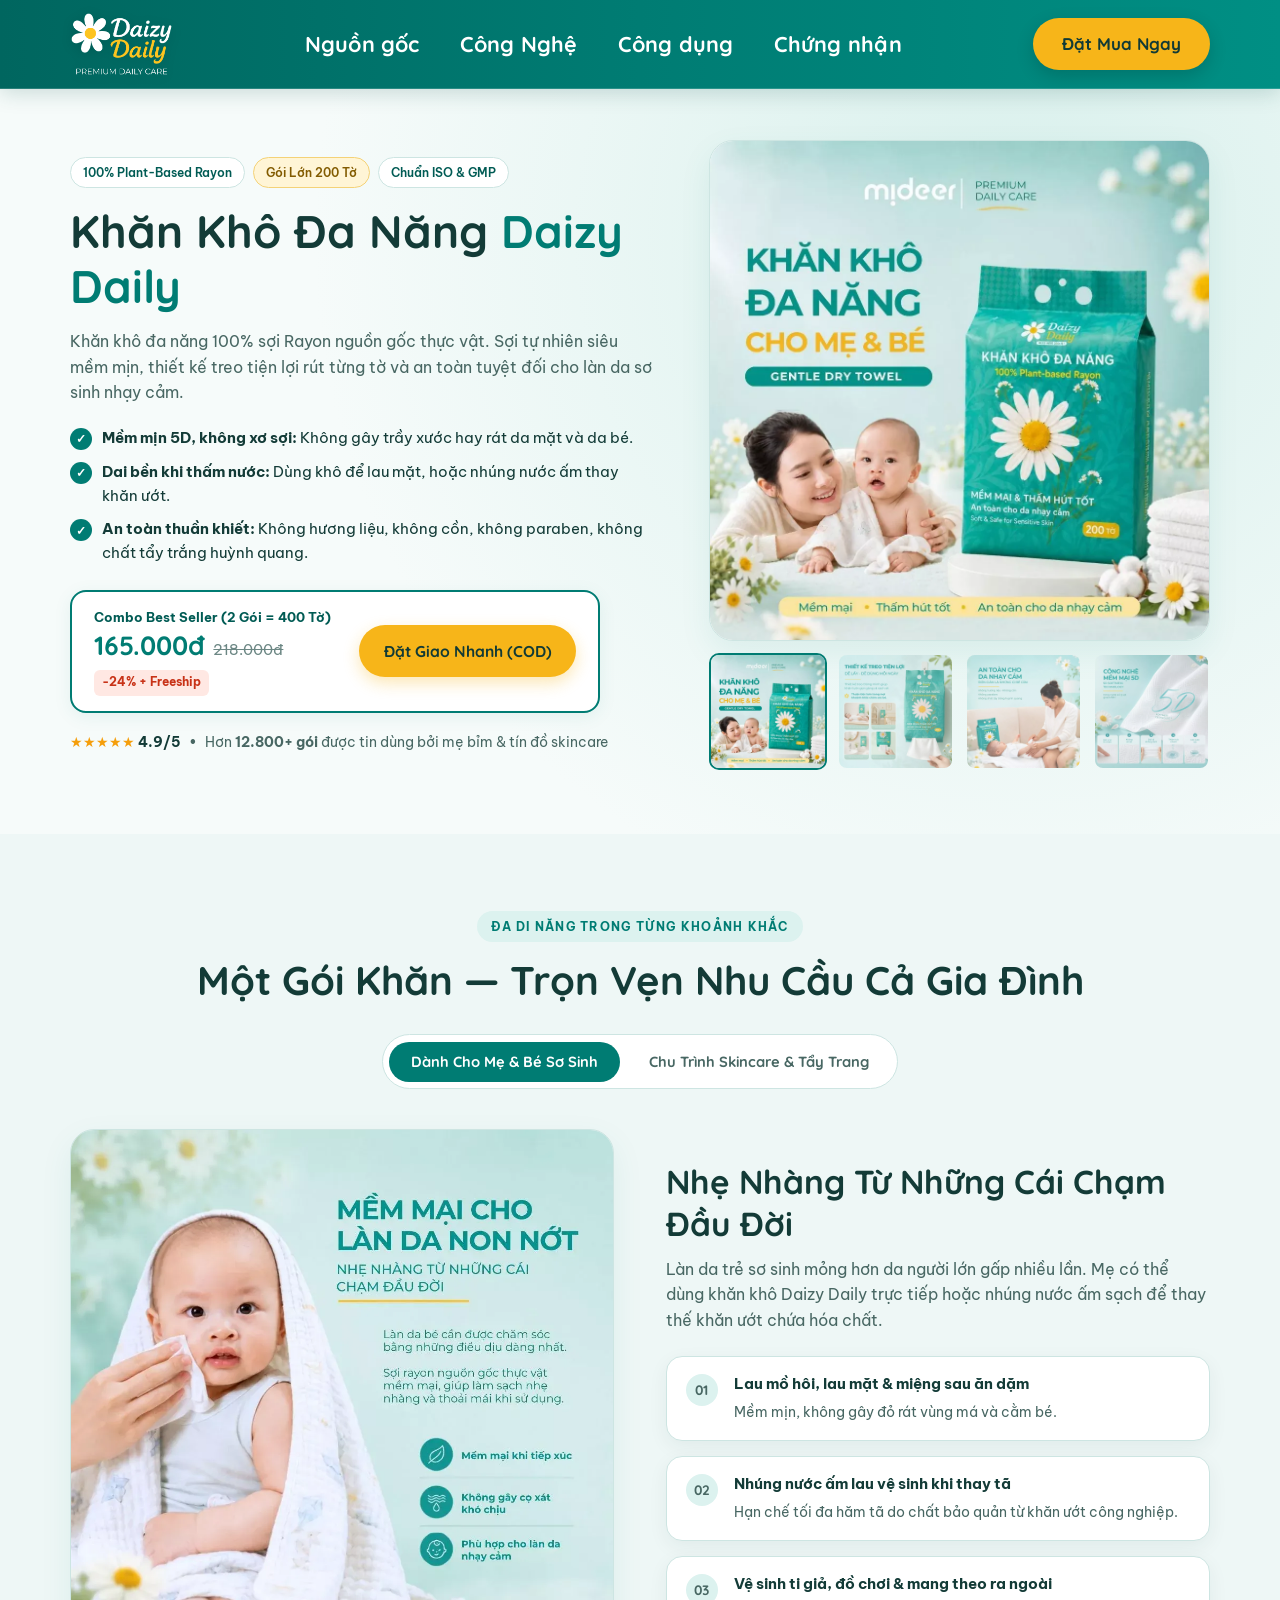
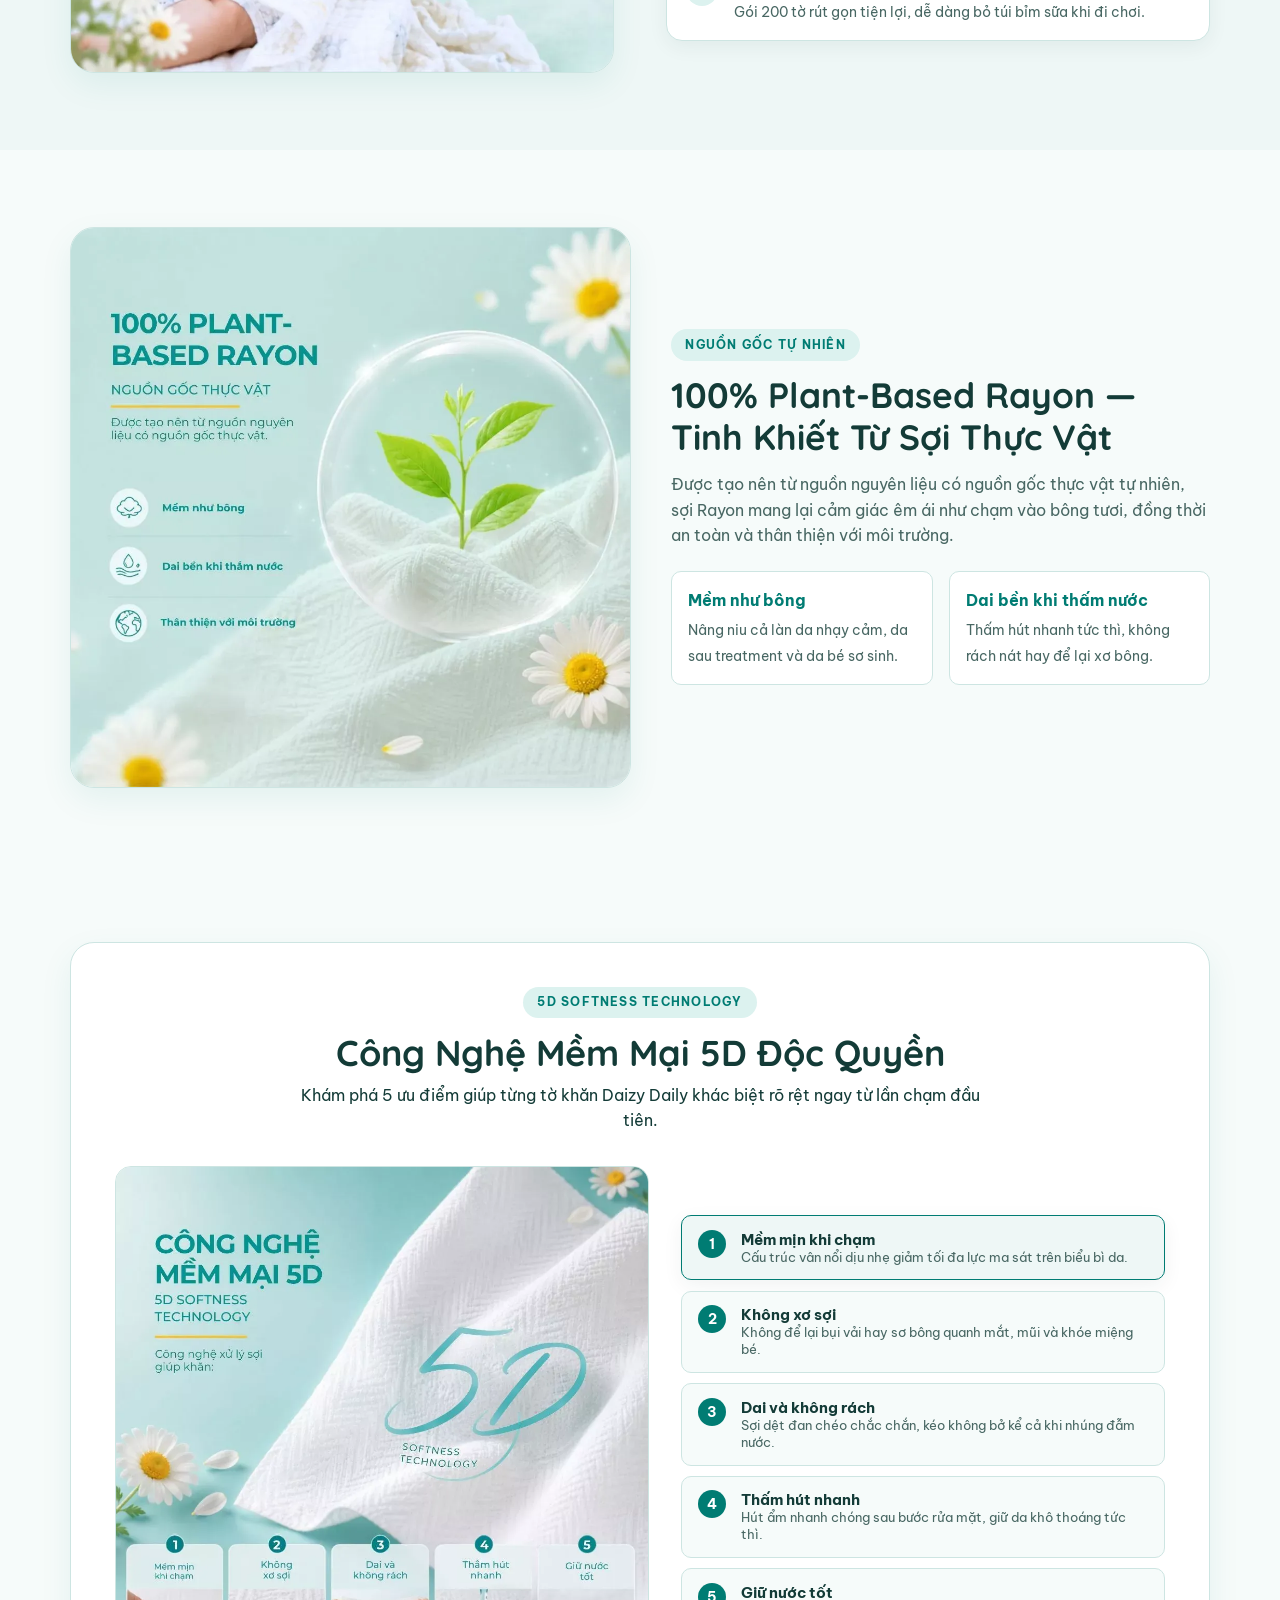
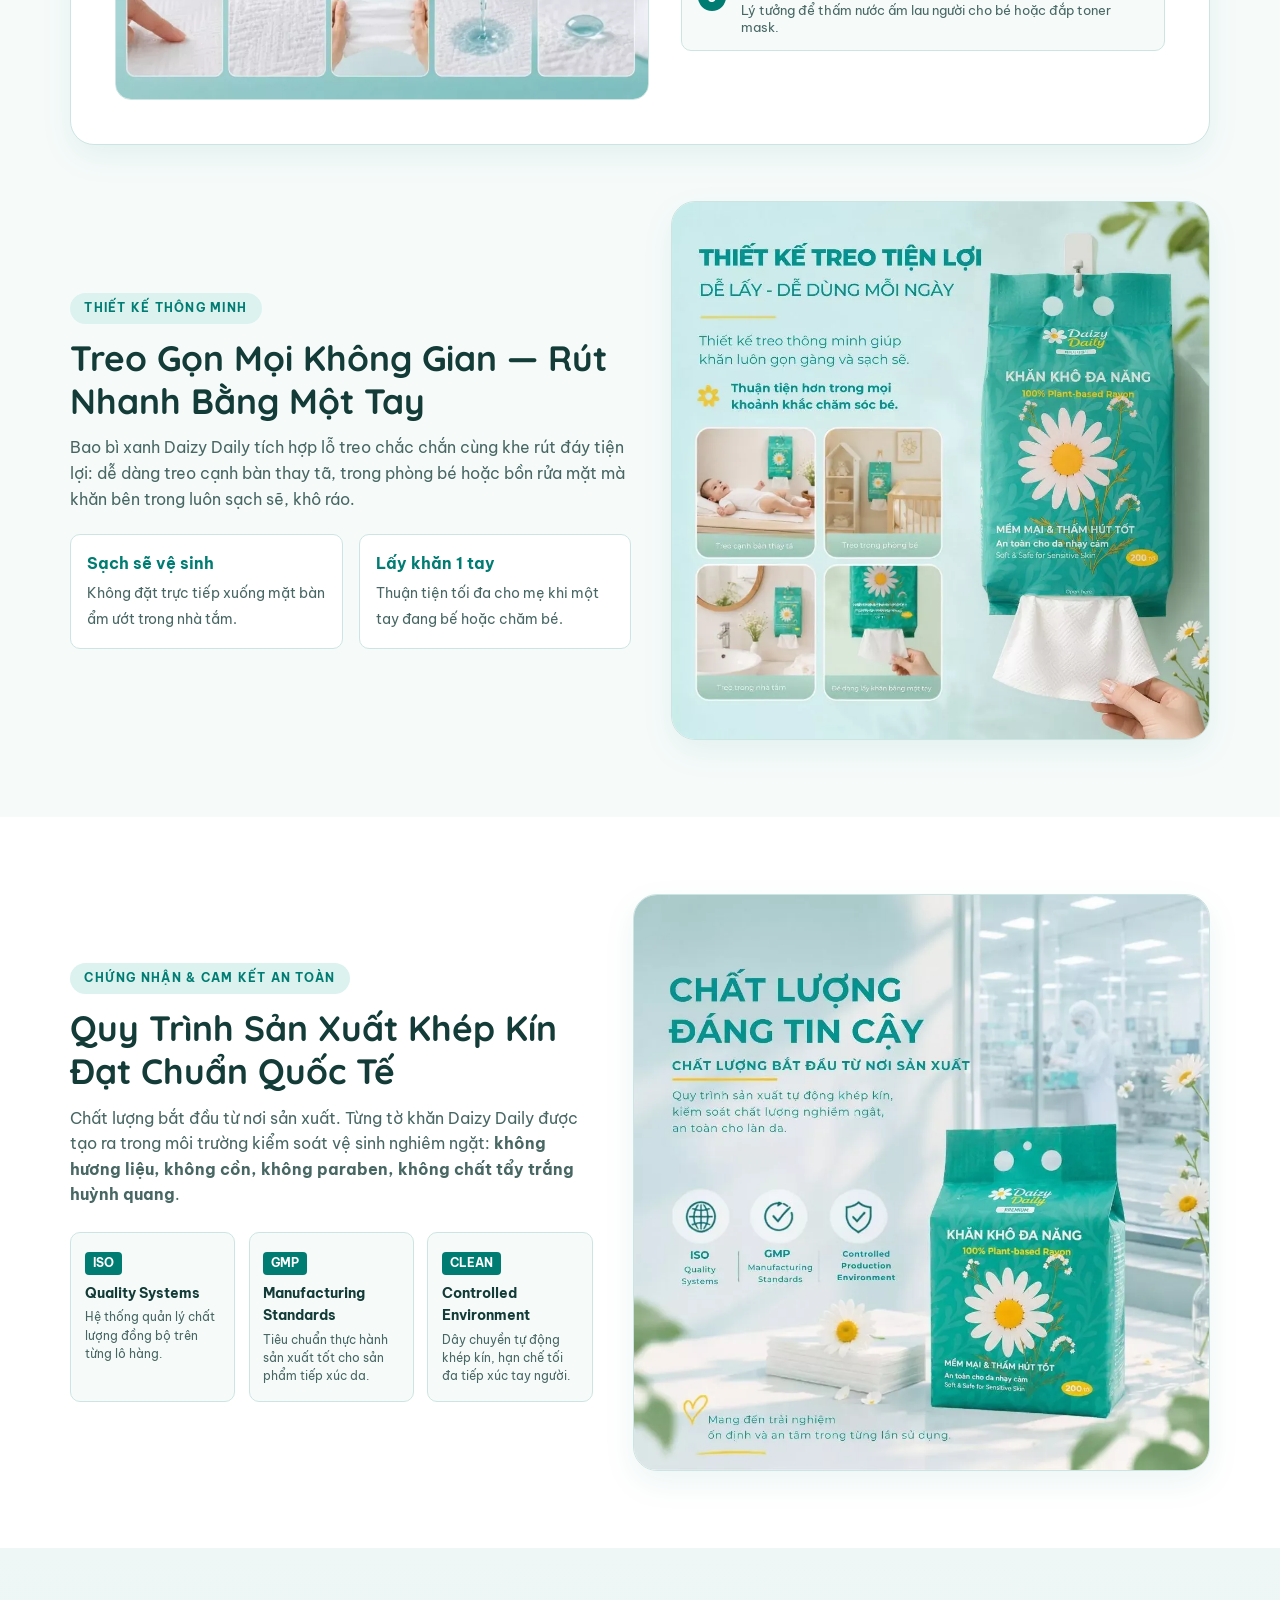
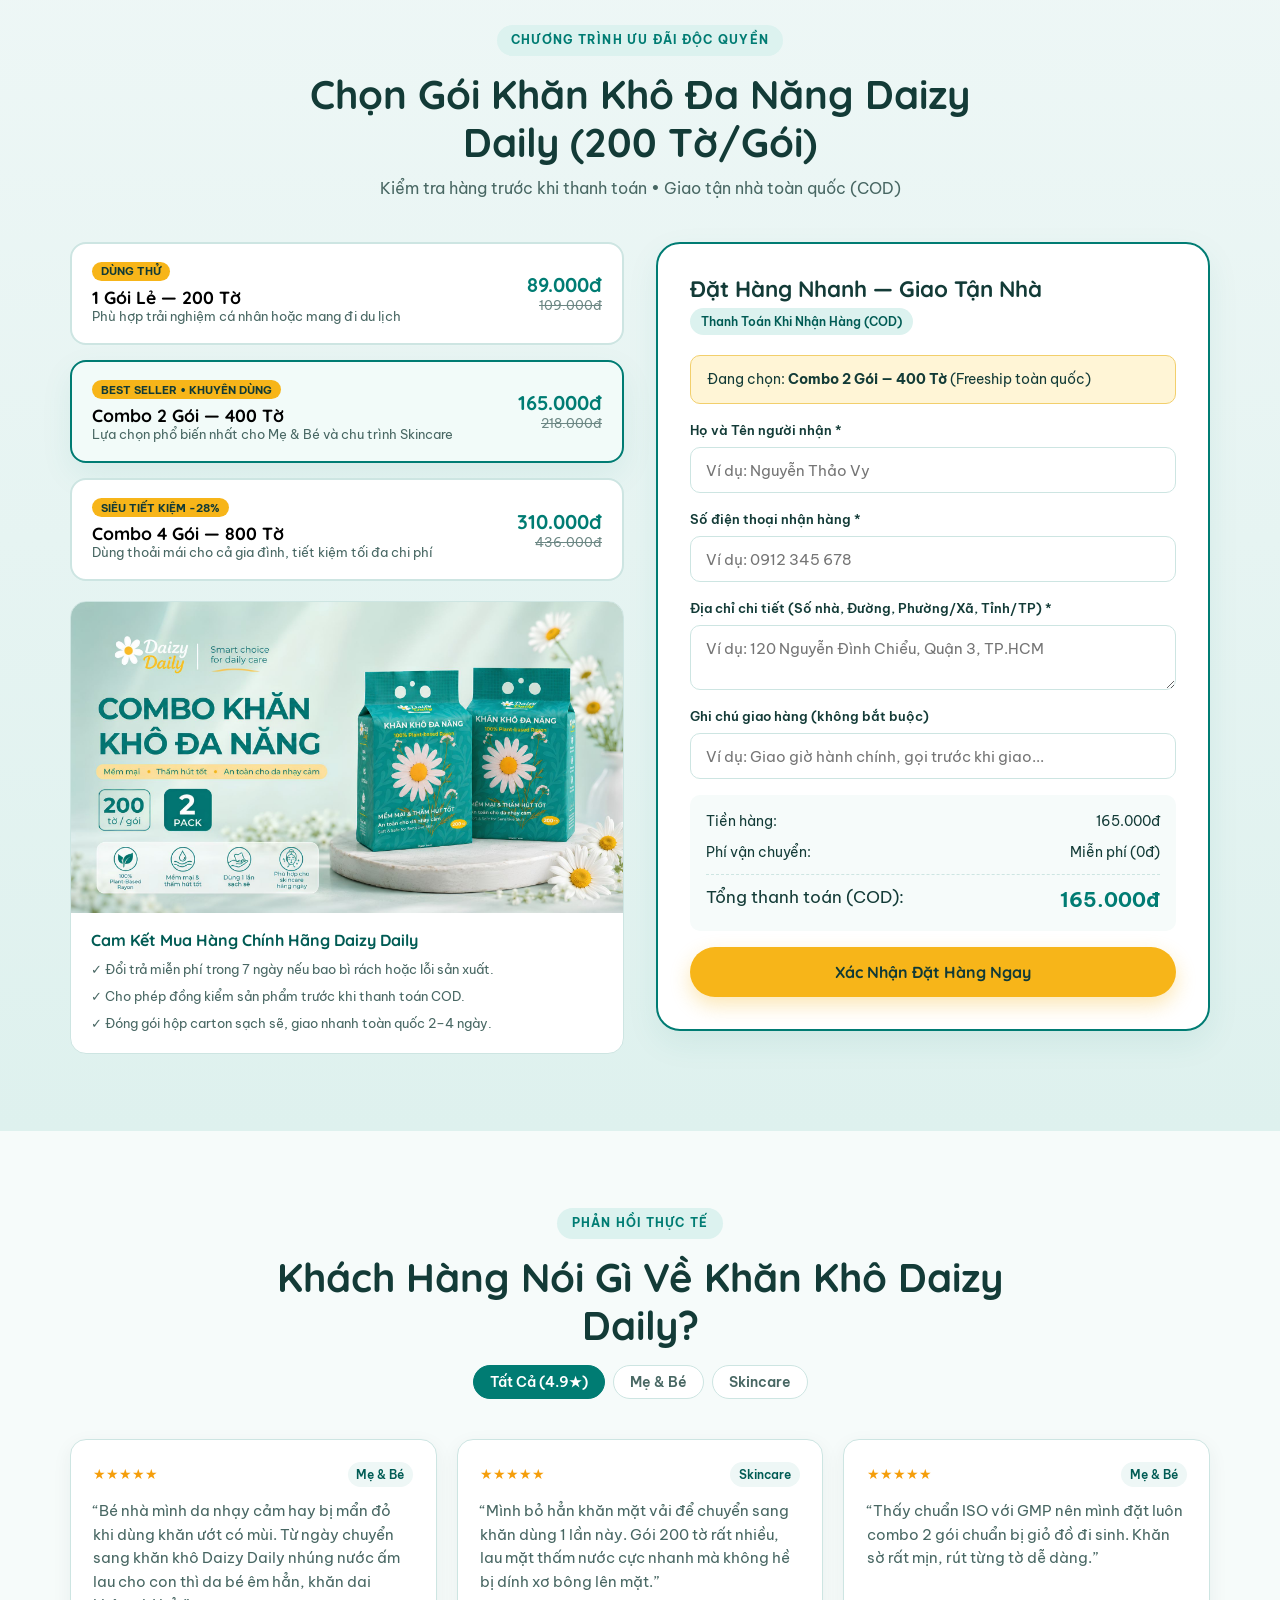
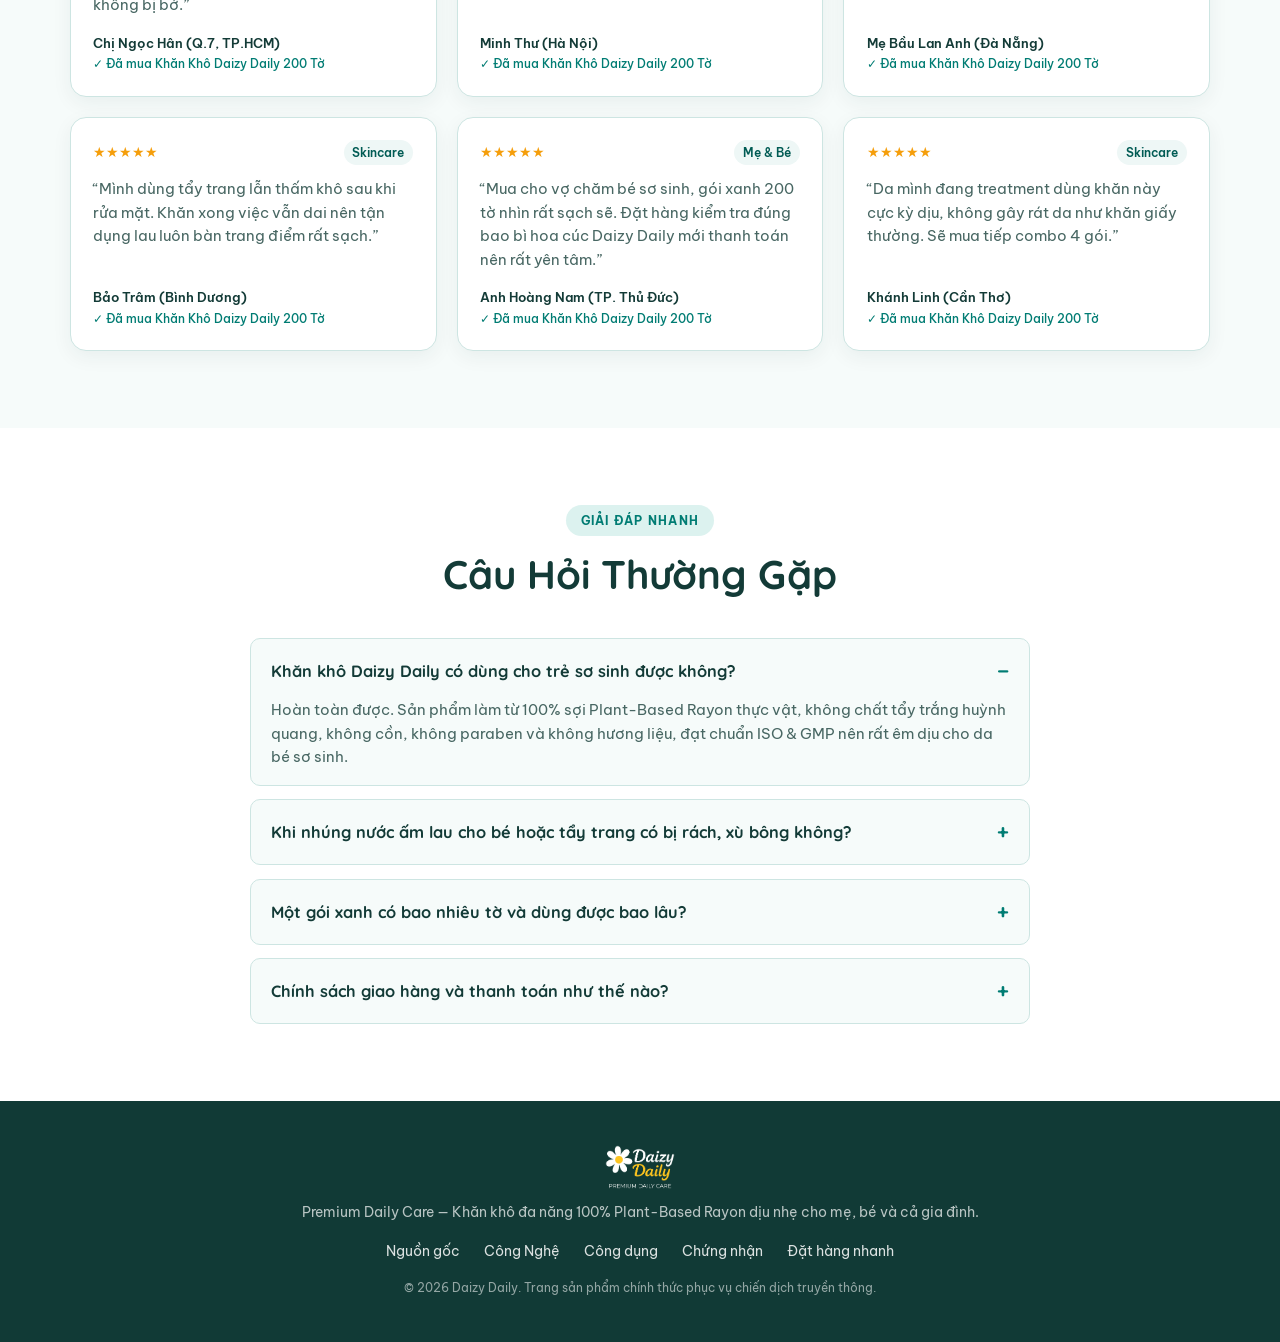
==== commit e2339bbe: "Move customer reviews section below exclusive offer and order checkout section" ====
--- a/index.html
+++ b/index.html
@@ -16,7 +16,7 @@
   <link rel="preconnect" href="https://fonts.gstatic.com" crossorigin />
   <link href="https://fonts.googleapis.com/css2?family=Be+Vietnam+Pro:wght@400;500;600;700&family=Quicksand:wght@600;700&display=swap" rel="stylesheet" />
 
-  <link rel="stylesheet" href="styles.css?v=20261117-02" />
+  <link rel="stylesheet" href="styles.css?v=20261117-03" />
 </head>
 <body>
   <!-- Header (Nền xanh ngọc thương hiệu để tôn logo chính thức Daizy Daily) -->
@@ -357,6 +357,91 @@
       </div>
     </section>
 
+    <!-- Combo Offer & Fast COD Checkout Section -->
+    <section class="order-section section-pad" id="order">
+      <div class="container">
+        <div class="section-heading center">
+          <span class="eyebrow">Chương Trình Ưu Đãi Độc Quyền</span>
+          <h2>Chọn Gói Khăn Khô Đa Năng Daizy Daily (200 Tờ/Gói)</h2>
+          <p class="order-sub">Kiểm tra hàng trước khi thanh toán &bull; Giao tận nhà toàn quốc (COD)</p>
+        </div>
+
+        <div class="order-layout">
+          <!-- Package Selection -->
+          <div class="packages-column">
+            <div class="package-list" id="packageList">
+              <!-- Populated by JS from CONFIG -->
+            </div>
+
+            <div class="combo-visual-note">
+              <img src="assets/combo-2pack.jpg" alt="Combo 2 gói khăn khô đa năng Daizy Daily 200 tờ mỗi gói" />
+              <div class="guarantee-box">
+                <h4>Cam Kết Mua Hàng Chính Hãng Daizy Daily</h4>
+                <ul>
+                  <li>✓ Đổi trả miễn phí trong 7 ngày nếu bao bì rách hoặc lỗi sản xuất.</li>
+                  <li>✓ Cho phép đồng kiểm sản phẩm trước khi thanh toán COD.</li>
+                  <li>✓ Đóng gói hộp carton sạch sẽ, giao nhanh toàn quốc 2–4 ngày.</li>
+                </ul>
+              </div>
+            </div>
+          </div>
+
+          <!-- Quick COD Checkout Form -->
+          <div class="checkout-card">
+            <div class="checkout-head">
+              <h3>Đặt Hàng Nhanh — Giao Tận Nhà</h3>
+              <span class="cod-pill">Thanh Toán Khi Nhận Hàng (COD)</span>
+            </div>
+
+            <form id="orderForm" class="order-form">
+              <div class="selected-summary" id="selectedSummary">
+                <!-- Populated dynamically -->
+              </div>
+
+              <div class="form-group">
+                <label for="customerName">Họ và Tên người nhận *</label>
+                <input type="text" id="customerName" required placeholder="Ví dụ: Nguyễn Thảo Vy" />
+              </div>
+
+              <div class="form-group">
+                <label for="customerPhone">Số điện thoại nhận hàng *</label>
+                <input type="tel" id="customerPhone" required pattern="[0-9\s\+\-]{9,15}" placeholder="Ví dụ: 0912 345 678" />
+              </div>
+
+              <div class="form-group">
+                <label for="customerAddress">Địa chỉ chi tiết (Số nhà, Đường, Phường/Xã, Tỉnh/TP) *</label>
+                <textarea id="customerAddress" rows="2" required placeholder="Ví dụ: 120 Nguyễn Đình Chiểu, Quận 3, TP.HCM"></textarea>
+              </div>
+
+              <div class="form-group">
+                <label for="customerNote">Ghi chú giao hàng (không bắt buộc)</label>
+                <input type="text" id="customerNote" placeholder="Ví dụ: Giao giờ hành chính, gọi trước khi giao..." />
+              </div>
+
+              <div class="price-breakdown">
+                <div class="pb-row">
+                  <span>Tiền hàng:</span>
+                  <span id="summaryProductPrice">165.000đ</span>
+                </div>
+                <div class="pb-row">
+                  <span>Phí vận chuyển:</span>
+                  <span id="summaryShipping">Miễn phí</span>
+                </div>
+                <div class="pb-row pb-total">
+                  <span>Tổng thanh toán (COD):</span>
+                  <strong id="summaryTotal">165.000đ</strong>
+                </div>
+              </div>
+
+              <button type="submit" class="btn btn-cta btn-full btn-lg">
+                Xác Nhận Đặt Hàng Ngay
+              </button>
+            </form>
+          </div>
+        </div>
+      </div>
+    </section>
+
     <!-- Social Proof / Customer Reviews -->
     <section class="reviews section-pad" id="reviews">
       <div class="container">
@@ -372,91 +457,6 @@
 
         <div class="reviews-grid" id="reviewsGrid">
           <!-- Rendered by JS -->
-        </div>
-      </div>
-    </section>
-
-    <!-- Combo Offer & Fast COD Checkout Section -->
-    <section class="order-section section-pad" id="order">
-      <div class="container">
-        <div class="section-heading center">
-          <span class="eyebrow">Chương Trình Ưu Đãi Độc Quyền</span>
-          <h2>Chọn Gói Khăn Khô Đa Năng Daizy Daily (200 Tờ/Gói)</h2>
-          <p class="order-sub">Kiểm tra hàng trước khi thanh toán &bull; Giao tận nhà toàn quốc (COD)</p>
-        </div>
-
-        <div class="order-layout">
-          <!-- Package Selection -->
-          <div class="packages-column">
-            <div class="package-list" id="packageList">
-              <!-- Populated by JS from CONFIG -->
-            </div>
-
-            <div class="combo-visual-note">
-              <img src="assets/combo-2pack.jpg" alt="Combo 2 gói khăn khô đa năng Daizy Daily 200 tờ mỗi gói" />
-              <div class="guarantee-box">
-                <h4>Cam Kết Mua Hàng Chính Hãng Daizy Daily</h4>
-                <ul>
-                  <li>✓ Đổi trả miễn phí trong 7 ngày nếu bao bì rách hoặc lỗi sản xuất.</li>
-                  <li>✓ Cho phép đồng kiểm sản phẩm trước khi thanh toán COD.</li>
-                  <li>✓ Đóng gói hộp carton sạch sẽ, giao nhanh toàn quốc 2–4 ngày.</li>
-                </ul>
-              </div>
-            </div>
-          </div>
-
-          <!-- Quick COD Checkout Form -->
-          <div class="checkout-card">
-            <div class="checkout-head">
-              <h3>Đặt Hàng Nhanh — Giao Tận Nhà</h3>
-              <span class="cod-pill">Thanh Toán Khi Nhận Hàng (COD)</span>
-            </div>
-
-            <form id="orderForm" class="order-form">
-              <div class="selected-summary" id="selectedSummary">
-                <!-- Populated dynamically -->
-              </div>
-
-              <div class="form-group">
-                <label for="customerName">Họ và Tên người nhận *</label>
-                <input type="text" id="customerName" required placeholder="Ví dụ: Nguyễn Thảo Vy" />
-              </div>
-
-              <div class="form-group">
-                <label for="customerPhone">Số điện thoại nhận hàng *</label>
-                <input type="tel" id="customerPhone" required pattern="[0-9\s\+\-]{9,15}" placeholder="Ví dụ: 0912 345 678" />
-              </div>
-
-              <div class="form-group">
-                <label for="customerAddress">Địa chỉ chi tiết (Số nhà, Đường, Phường/Xã, Tỉnh/TP) *</label>
-                <textarea id="customerAddress" rows="2" required placeholder="Ví dụ: 120 Nguyễn Đình Chiểu, Quận 3, TP.HCM"></textarea>
-              </div>
-
-              <div class="form-group">
-                <label for="customerNote">Ghi chú giao hàng (không bắt buộc)</label>
-                <input type="text" id="customerNote" placeholder="Ví dụ: Giao giờ hành chính, gọi trước khi giao..." />
-              </div>
-
-              <div class="price-breakdown">
-                <div class="pb-row">
-                  <span>Tiền hàng:</span>
-                  <span id="summaryProductPrice">165.000đ</span>
-                </div>
-                <div class="pb-row">
-                  <span>Phí vận chuyển:</span>
-                  <span id="summaryShipping">Miễn phí</span>
-                </div>
-                <div class="pb-row pb-total">
-                  <span>Tổng thanh toán (COD):</span>
-                  <strong id="summaryTotal">165.000đ</strong>
-                </div>
-              </div>
-
-              <button type="submit" class="btn btn-cta btn-full btn-lg">
-                Xác Nhận Đặt Hàng Ngay
-              </button>
-            </form>
-          </div>
         </div>
       </div>
     </section>
@@ -524,6 +524,6 @@
     </div>
   </div>
 
-  <script src="script.js?v=20261117-02"></script>
+  <script src="script.js?v=20261117-03"></script>
 </body>
 </html>
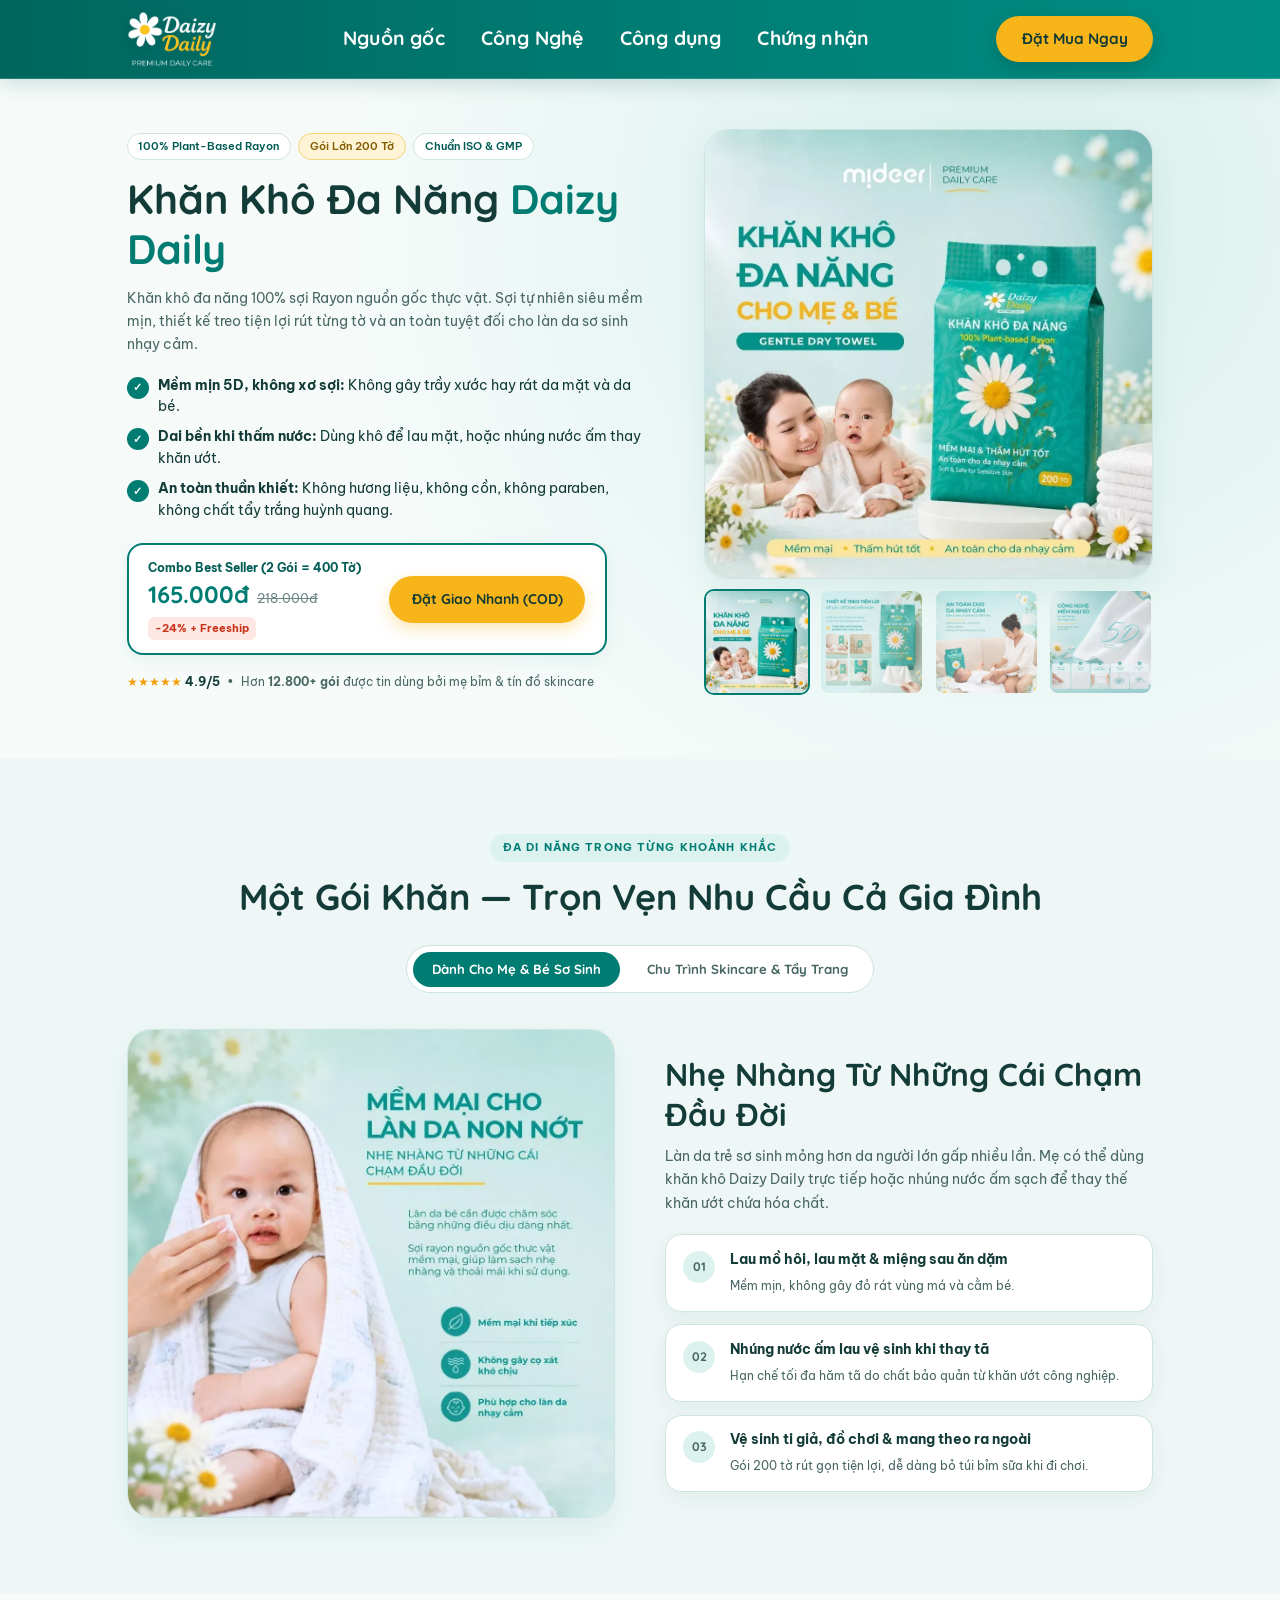
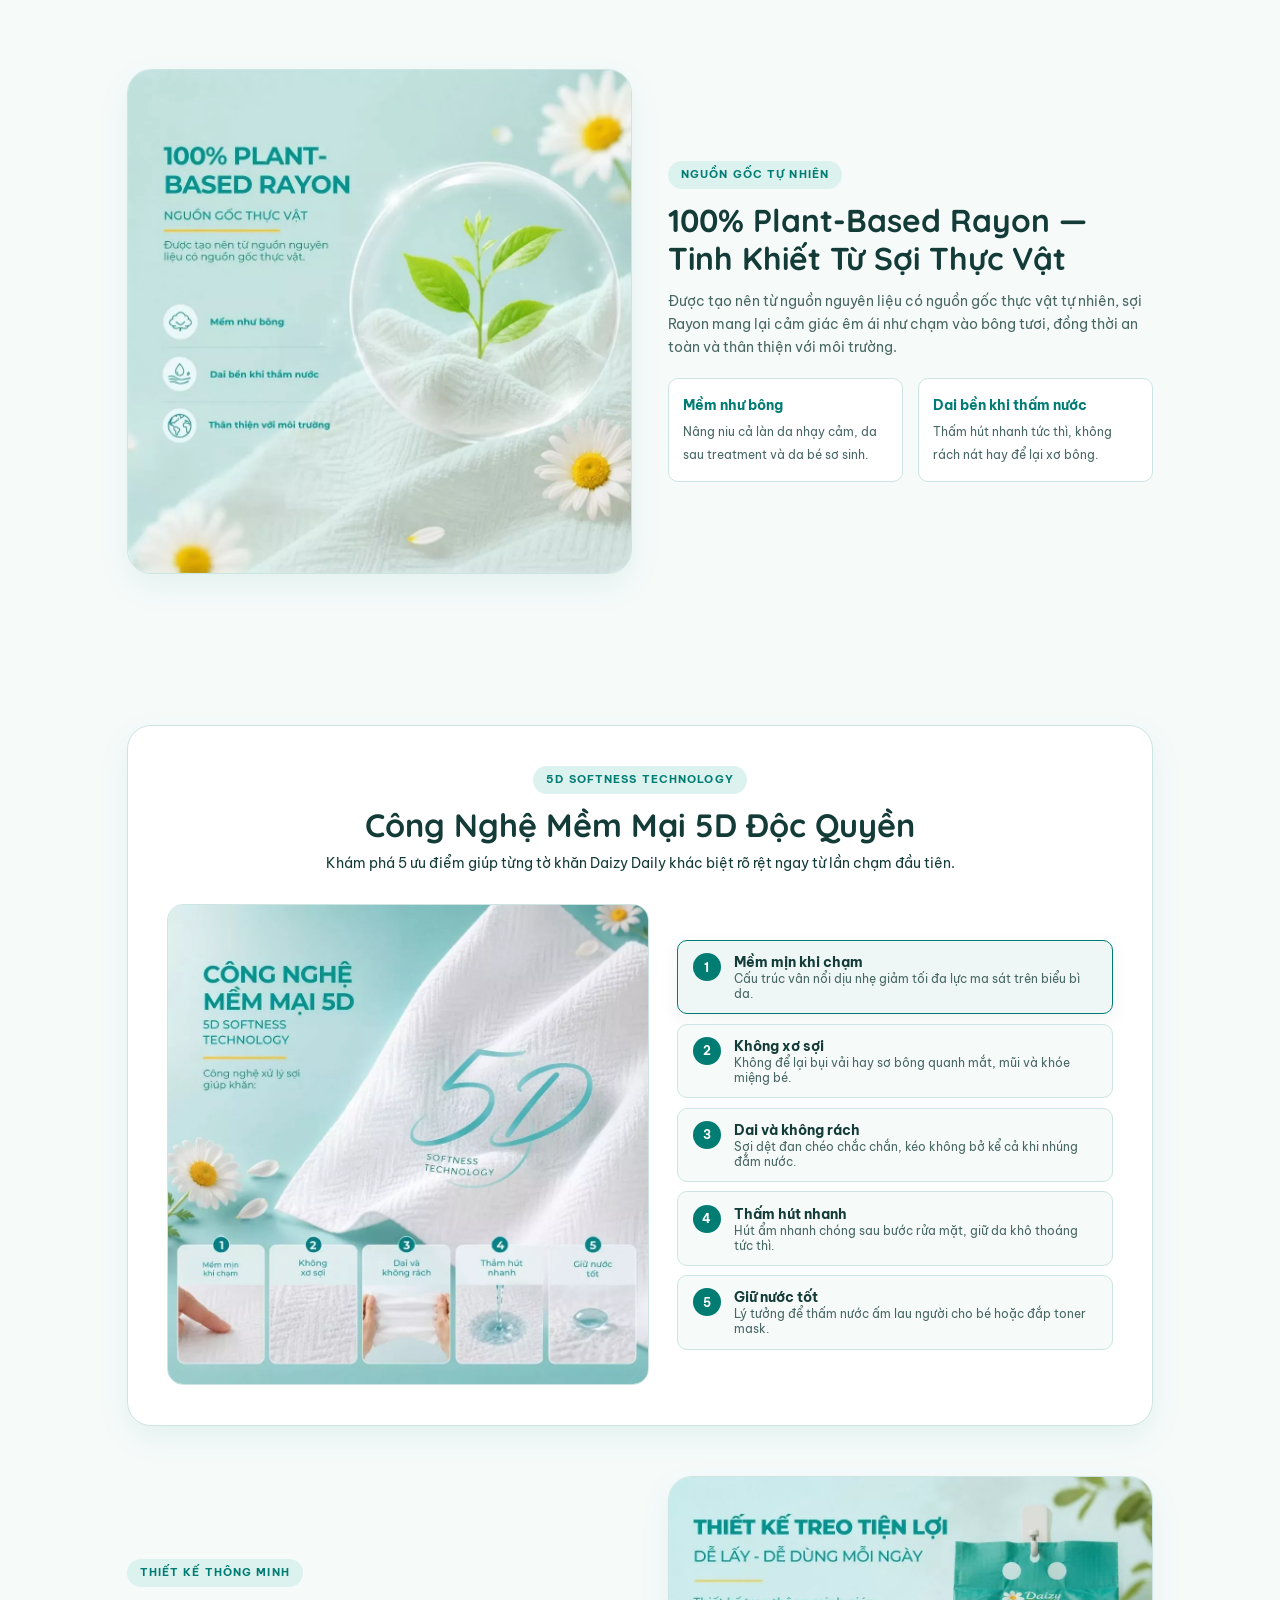
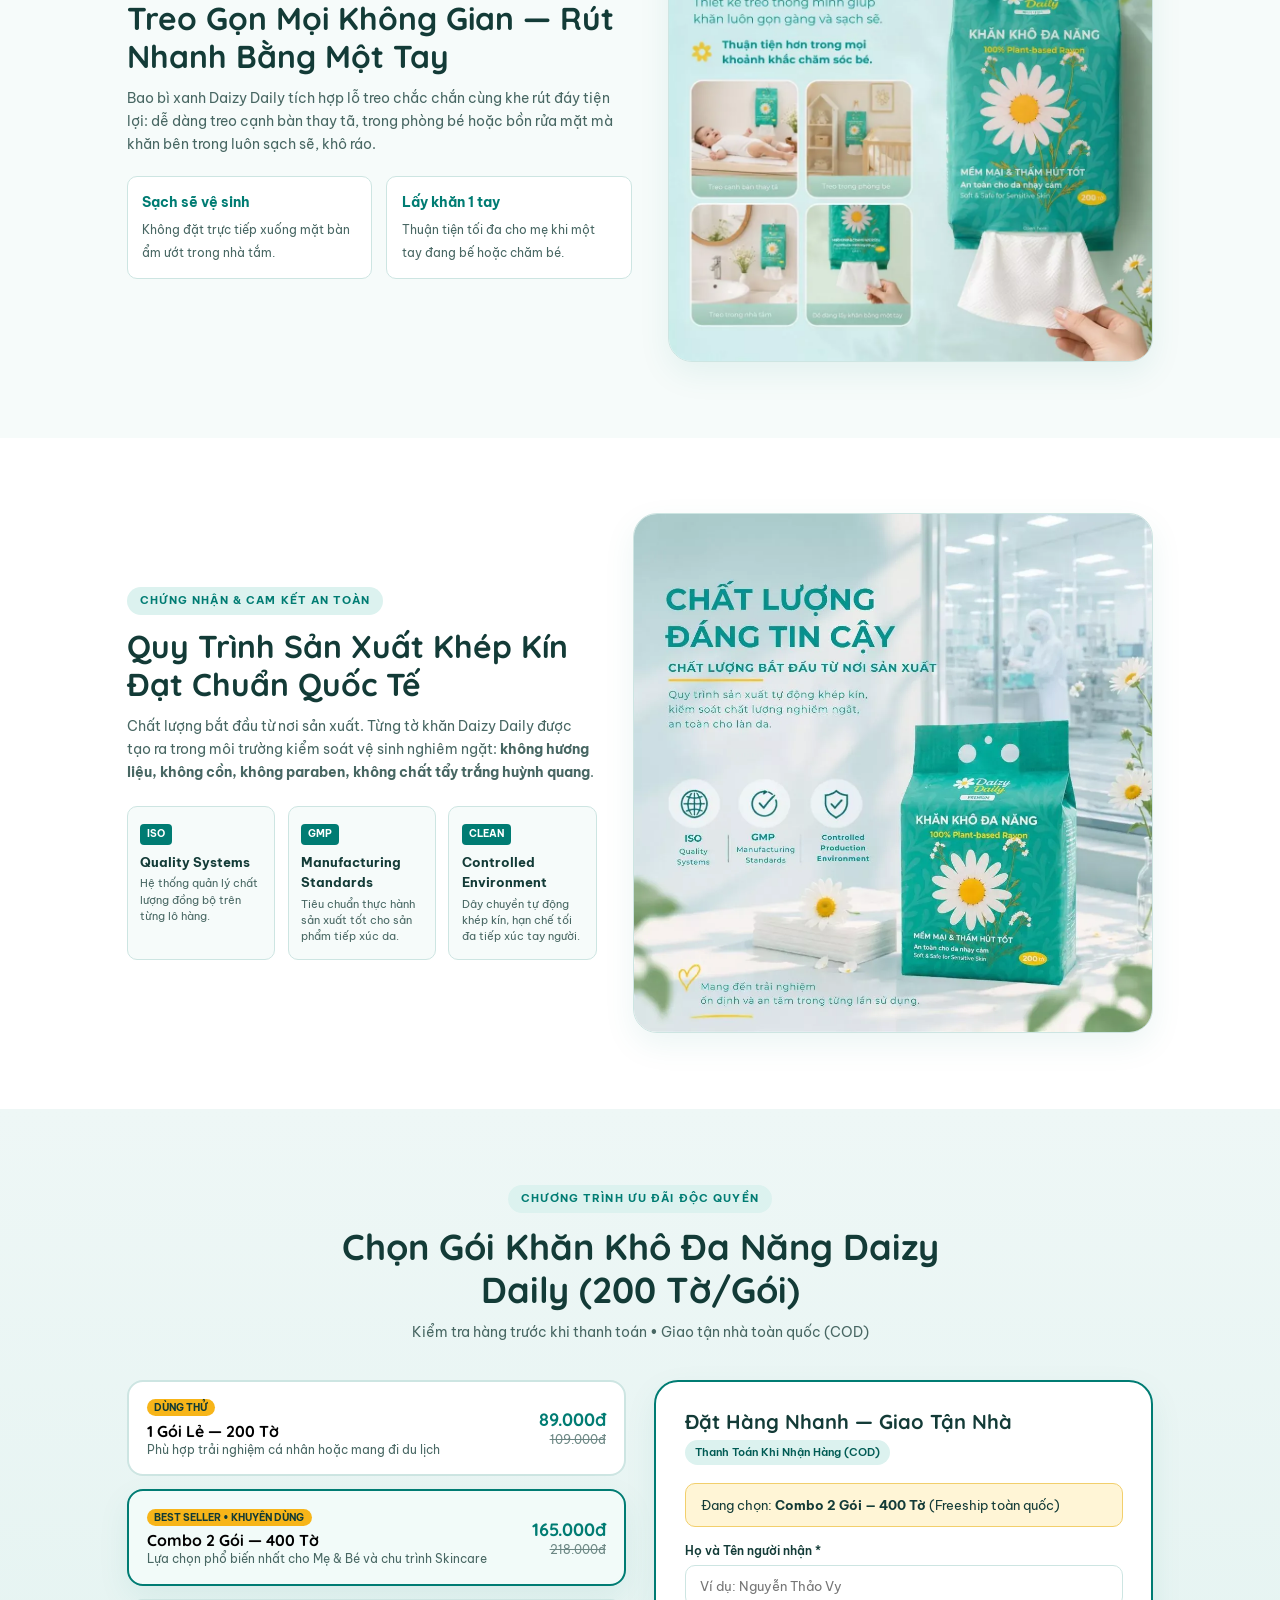
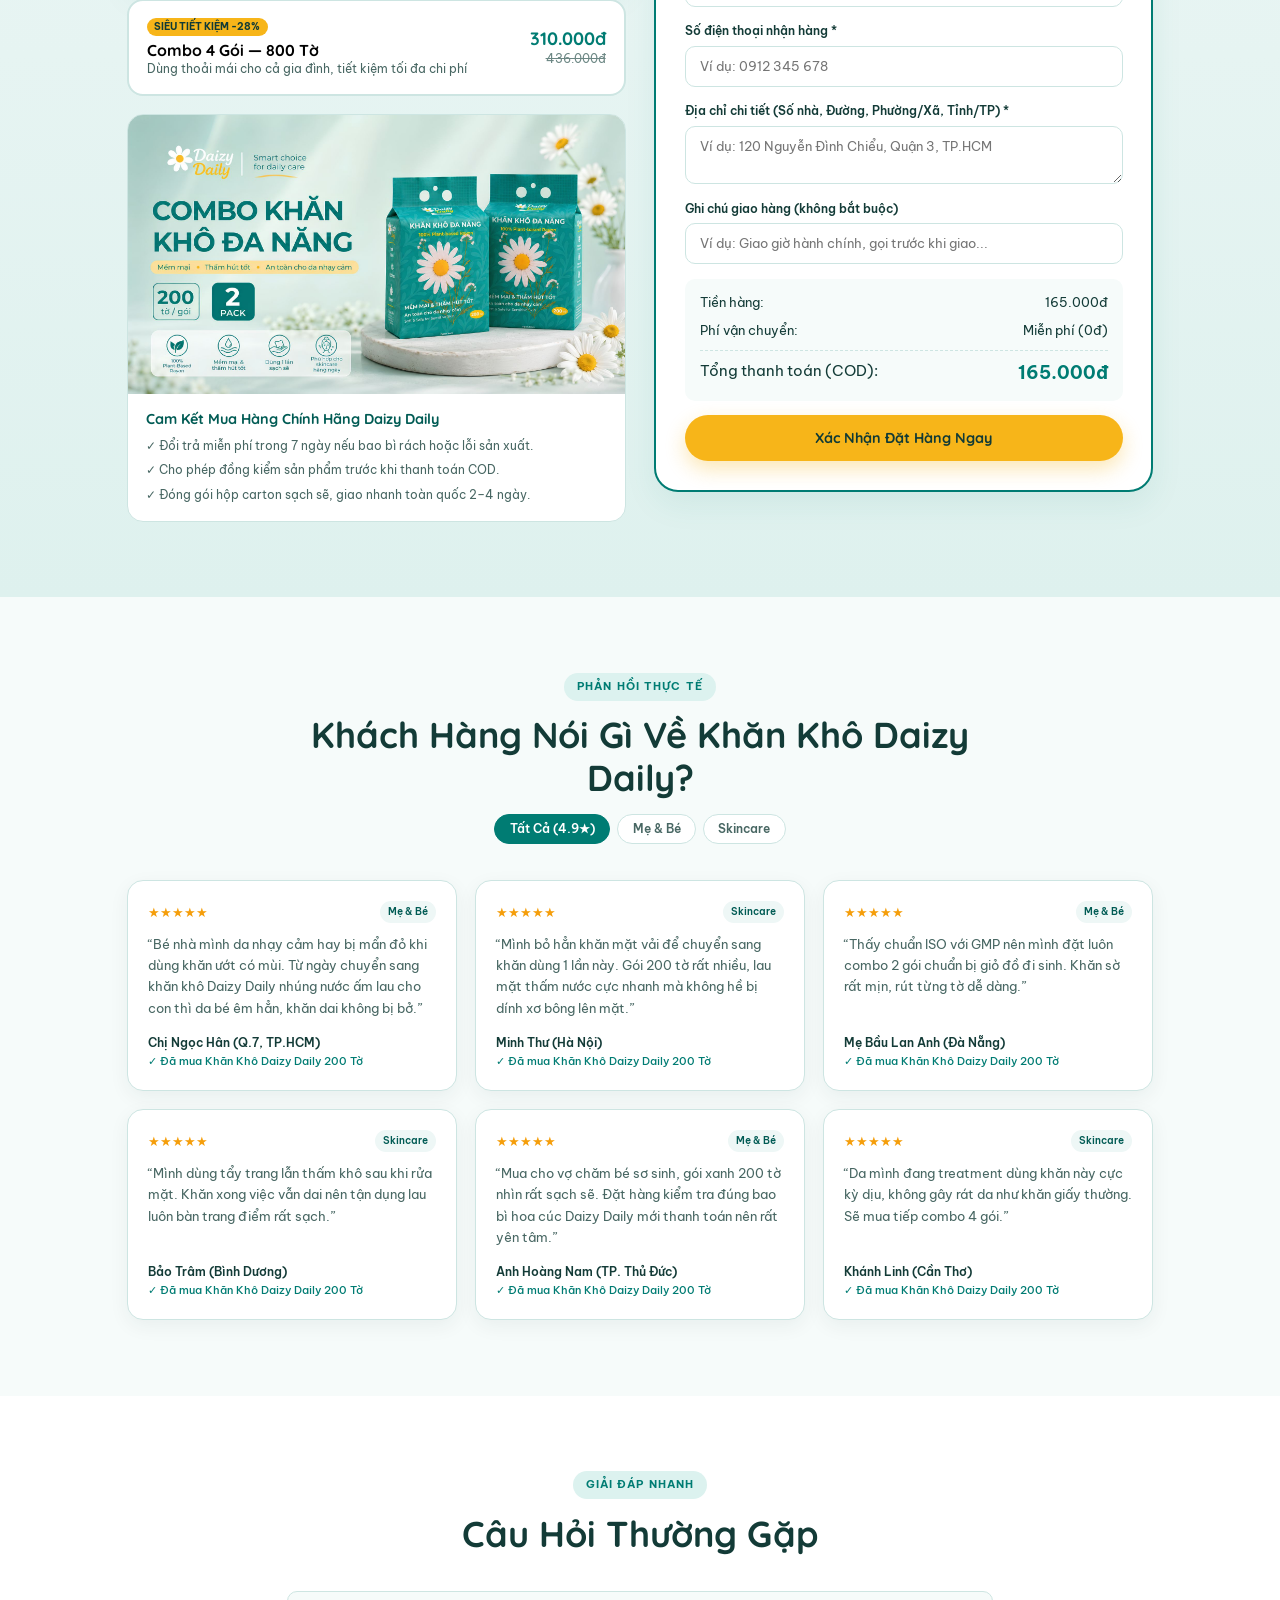
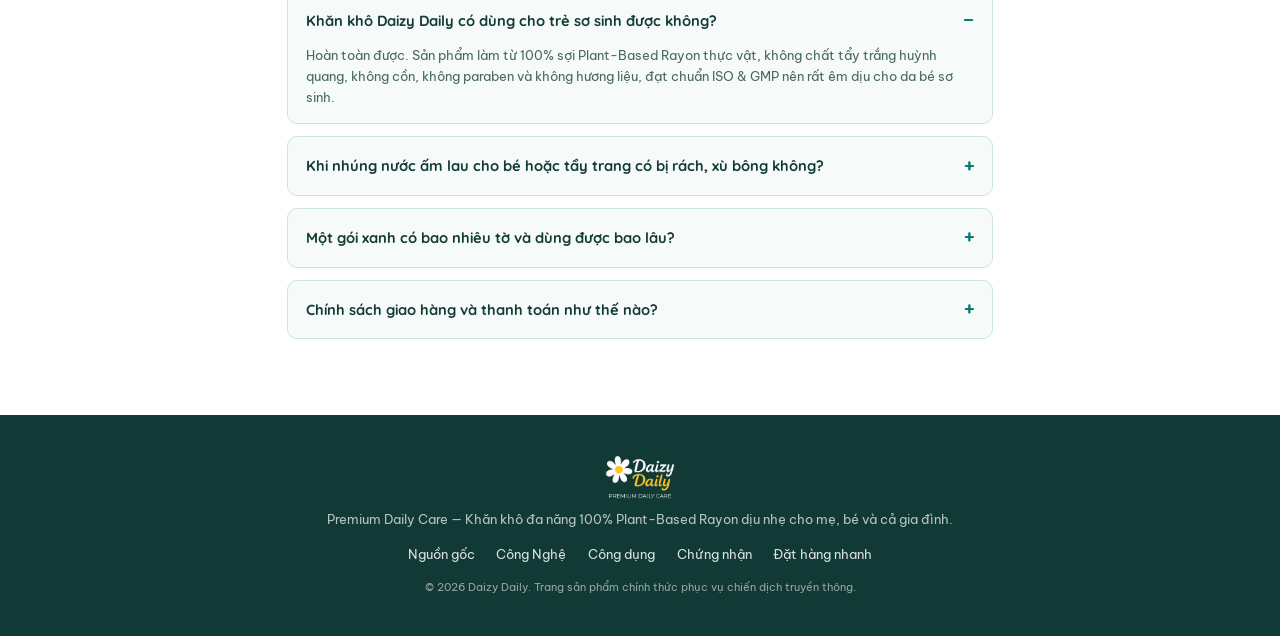
==== commit 97afd1ba: "Scale entire interface down by 10% for a more compact and balanced view" ====
--- a/index.html
+++ b/index.html
@@ -16,7 +16,7 @@
   <link rel="preconnect" href="https://fonts.gstatic.com" crossorigin />
   <link href="https://fonts.googleapis.com/css2?family=Be+Vietnam+Pro:wght@400;500;600;700&family=Quicksand:wght@600;700&display=swap" rel="stylesheet" />
 
-  <link rel="stylesheet" href="styles.css?v=20261117-03" />
+  <link rel="stylesheet" href="styles.css?v=20261117-04" />
 </head>
 <body>
   <!-- Header (Nền xanh ngọc thương hiệu để tôn logo chính thức Daizy Daily) -->
@@ -524,6 +524,6 @@
     </div>
   </div>
 
-  <script src="script.js?v=20261117-03"></script>
+  <script src="script.js?v=20261117-04"></script>
 </body>
 </html>
--- a/styles.css
+++ b/styles.css
@@ -41,16 +41,16 @@
 
 html {
   scroll-behavior: smooth;
-  font-size: 16px;
+  font-size: 14.4px;
 }
 
 section[id] {
-  scroll-margin-top: 105px;
+  scroll-margin-top: 92px;
 }
 
 @media (max-width: 960px) {
   section[id] {
-    scroll-margin-top: 65px;
+    scroll-margin-top: 58px;
   }
 }
 
@@ -82,9 +82,9 @@
 
 .container {
   width: 100%;
-  max-width: 1180px;
+  max-width: 1060px;
   margin: 0 auto;
-  padding: 0 1.25rem;
+  padding: 0 1.15rem;
 }
 
 .section-pad {
@@ -118,12 +118,12 @@
 
 .section-heading.center {
   text-align: center;
-  max-width: 760px;
+  max-width: 680px;
   margin-inline: auto;
 }
 
 .section-heading.heading-wide {
-  max-width: 980px;
+  max-width: 880px;
 }
 
 @media (min-width: 768px) {
@@ -216,8 +216,8 @@
   display: flex;
   align-items: center;
   justify-content: space-between;
-  height: 88px;
-  gap: 1.5rem;
+  height: 78px;
+  gap: 1.35rem;
 }
 
 .brand-logo {
@@ -232,7 +232,7 @@
 }
 
 .brand-logo-img {
-  height: 64px;
+  height: 56px;
   width: auto;
   display: block;
   object-fit: contain;
@@ -373,7 +373,7 @@
   align-items: center;
   justify-content: space-between;
   gap: 1.25rem;
-  max-width: 530px;
+  max-width: 480px;
 }
 
 .offer-price-wrap {
@@ -1232,7 +1232,7 @@
 }
 
 .faq-container {
-  max-width: 820px;
+  max-width: 740px;
 }
 
 .faq-list {
@@ -1387,14 +1387,14 @@
   }
 
   .header-inner {
-    height: 60px;
+    height: 54px;
     display: flex !important;
     flex-direction: row !important;
     flex-wrap: nowrap !important;
     align-items: center !important;
     justify-content: space-between !important;
-    padding: 0 0.95rem;
-    gap: 0.5rem;
+    padding: 0 0.85rem;
+    gap: 0.45rem;
   }
 
   .brand-logo {
@@ -1404,7 +1404,7 @@
   }
 
   .brand-logo-img {
-    height: 44px;
+    height: 40px;
     width: auto;
   }
 
@@ -1416,8 +1416,8 @@
   }
 
   .btn-header {
-    padding: 0.45rem 1rem;
-    font-size: 0.88rem;
+    padding: 0.4rem 0.9rem;
+    font-size: 0.82rem;
     font-weight: 700;
     border-radius: 999px;
     white-space: nowrap;
@@ -1432,7 +1432,7 @@
     align-items: center !important;
     justify-content: center !important;
     order: 2 !important;
-    gap: 0.45rem;
+    gap: 0.4rem;
     width: auto !important;
     border-top: none !important;
     margin: 0 !important;
@@ -1448,12 +1448,12 @@
 
   .header-nav a {
     font-family: var(--font-display);
-    font-size: 0.92rem;
+    font-size: 0.86rem;
     font-weight: 700;
     letter-spacing: 0.01em;
     color: #ffffff;
     white-space: nowrap;
-    padding: 0.28rem 0.45rem;
+    padding: 0.25rem 0.4rem;
     border-radius: 6px;
     transition: all 0.2s ease;
   }
@@ -1491,37 +1491,37 @@
   }
 
   .header-inner {
-    height: 56px;
+    height: 50px;
     display: flex !important;
     flex-direction: row !important;
     flex-wrap: nowrap !important;
     align-items: center !important;
     justify-content: space-between !important;
-    padding-left: 0.5rem;
-    padding-right: 0.5rem;
-    gap: 0.35rem;
+    padding-left: 0.45rem;
+    padding-right: 0.45rem;
+    gap: 0.3rem;
   }
 
   .brand-logo-img {
-    height: 38px;
+    height: 34px;
   }
 
   .btn-header {
-    padding: 0.42rem 0.85rem;
-    font-size: 0.86rem;
+    padding: 0.38rem 0.75rem;
+    font-size: 0.8rem;
     font-weight: 700;
   }
 
   .header-nav {
     justify-content: flex-start !important;
-    gap: 0.25rem;
-    padding: 0 0.15rem;
+    gap: 0.2rem;
+    padding: 0 0.1rem;
   }
 
   .header-nav a {
-    font-size: 0.88rem;
+    font-size: 0.82rem;
     font-weight: 700;
-    padding: 0.28rem 0.45rem;
+    padding: 0.22rem 0.38rem;
     letter-spacing: 0.01em;
   }
 
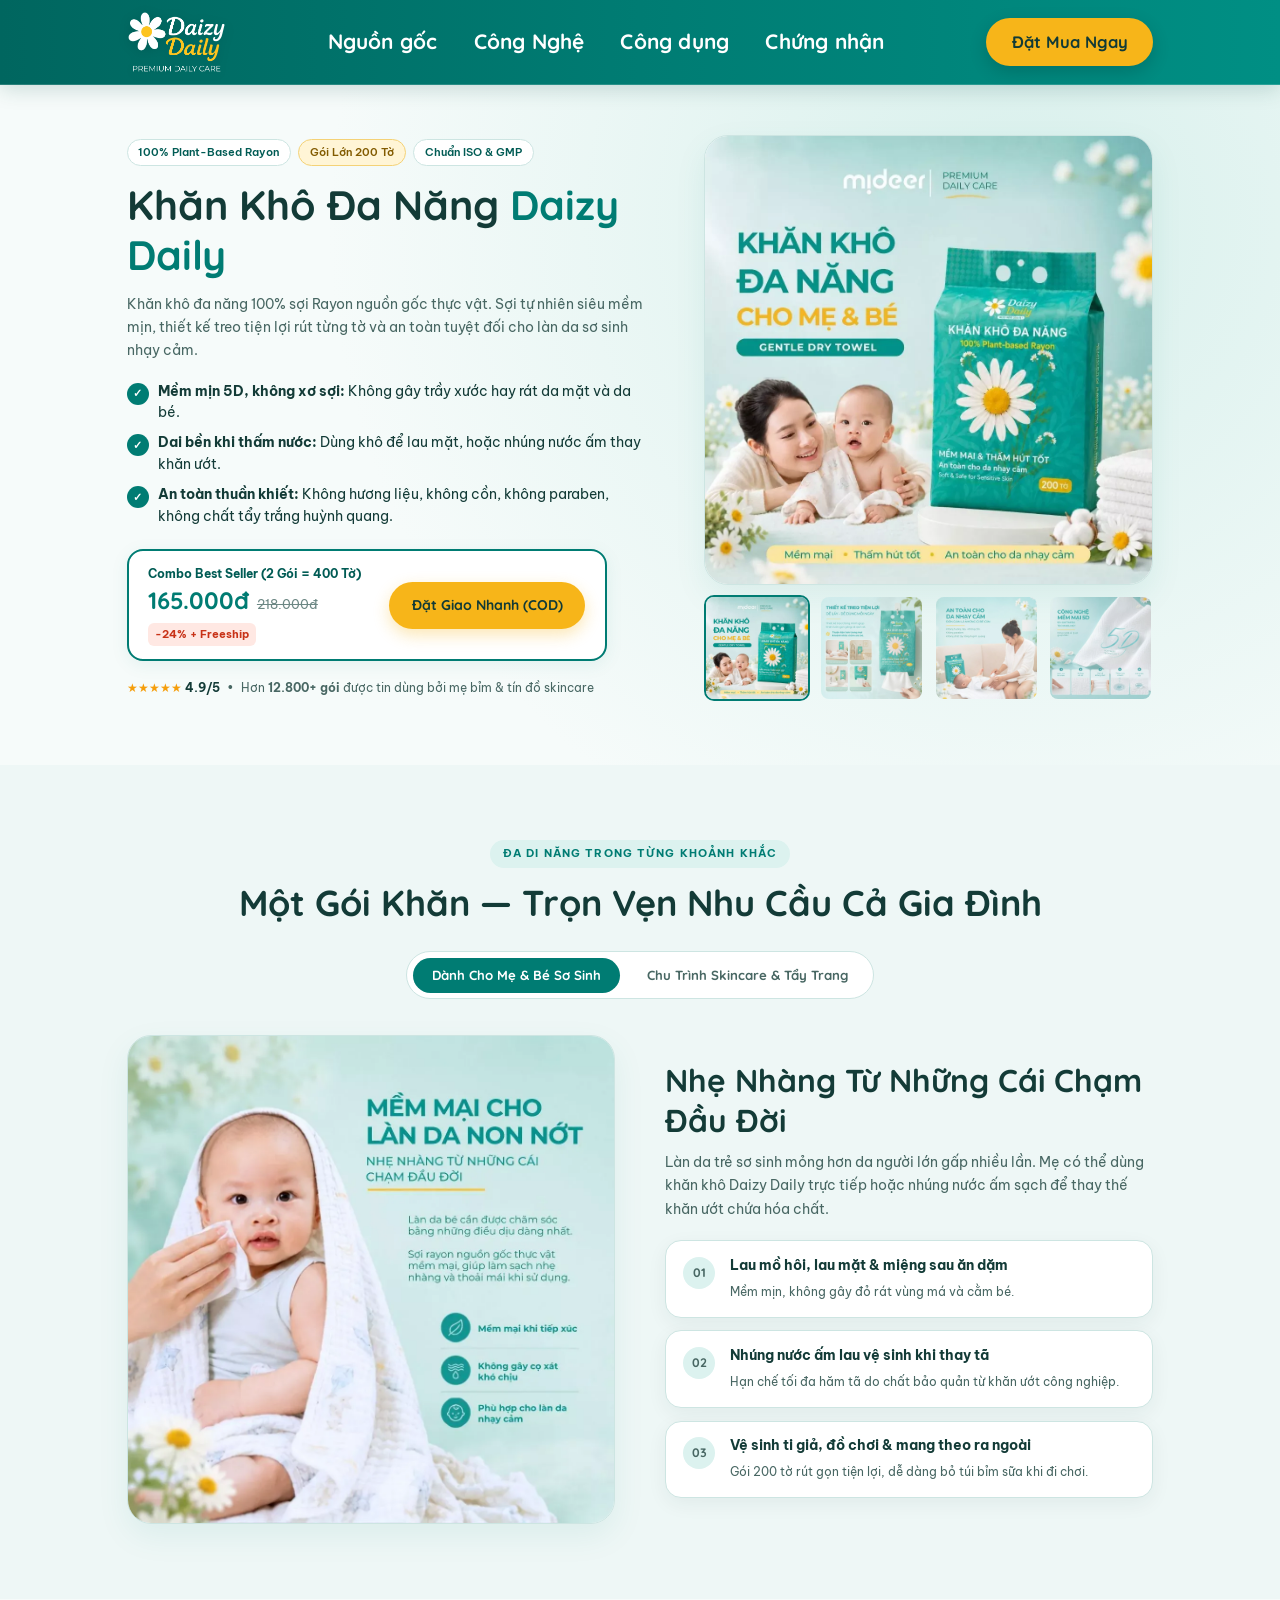
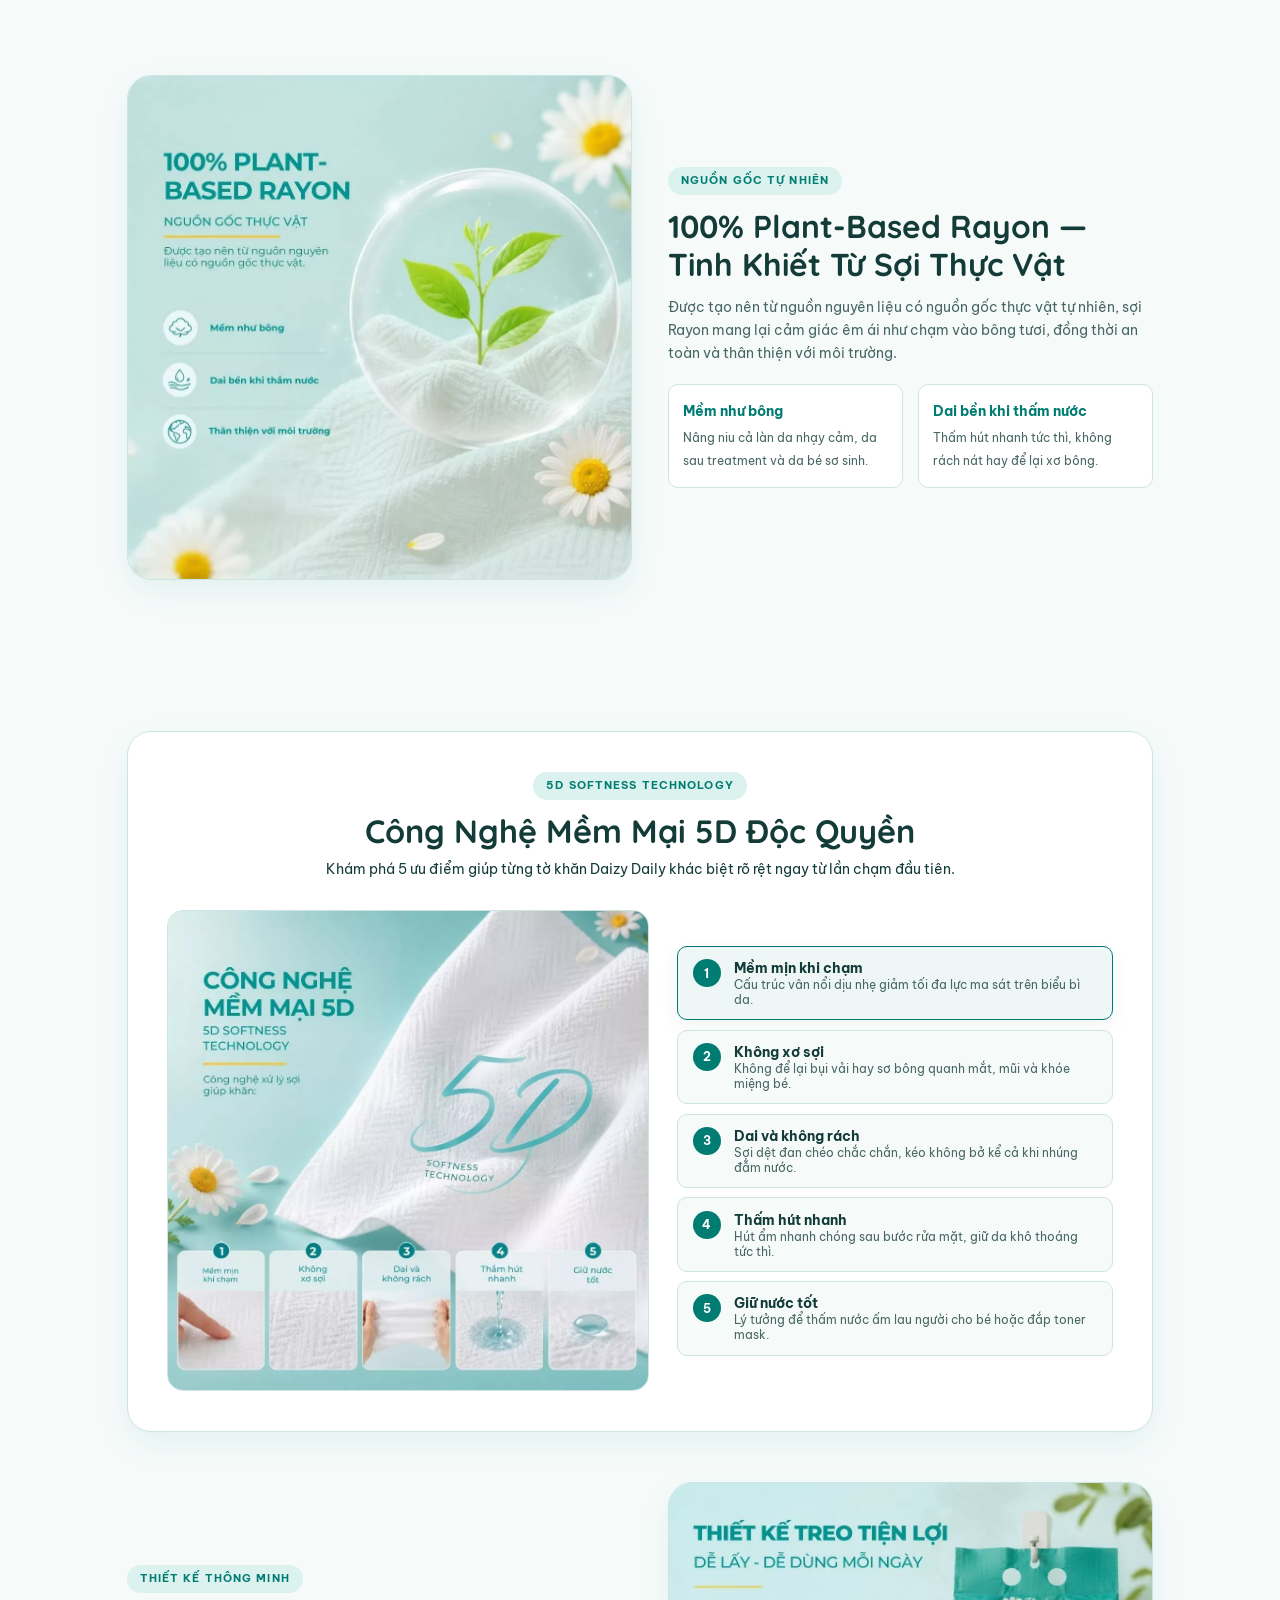
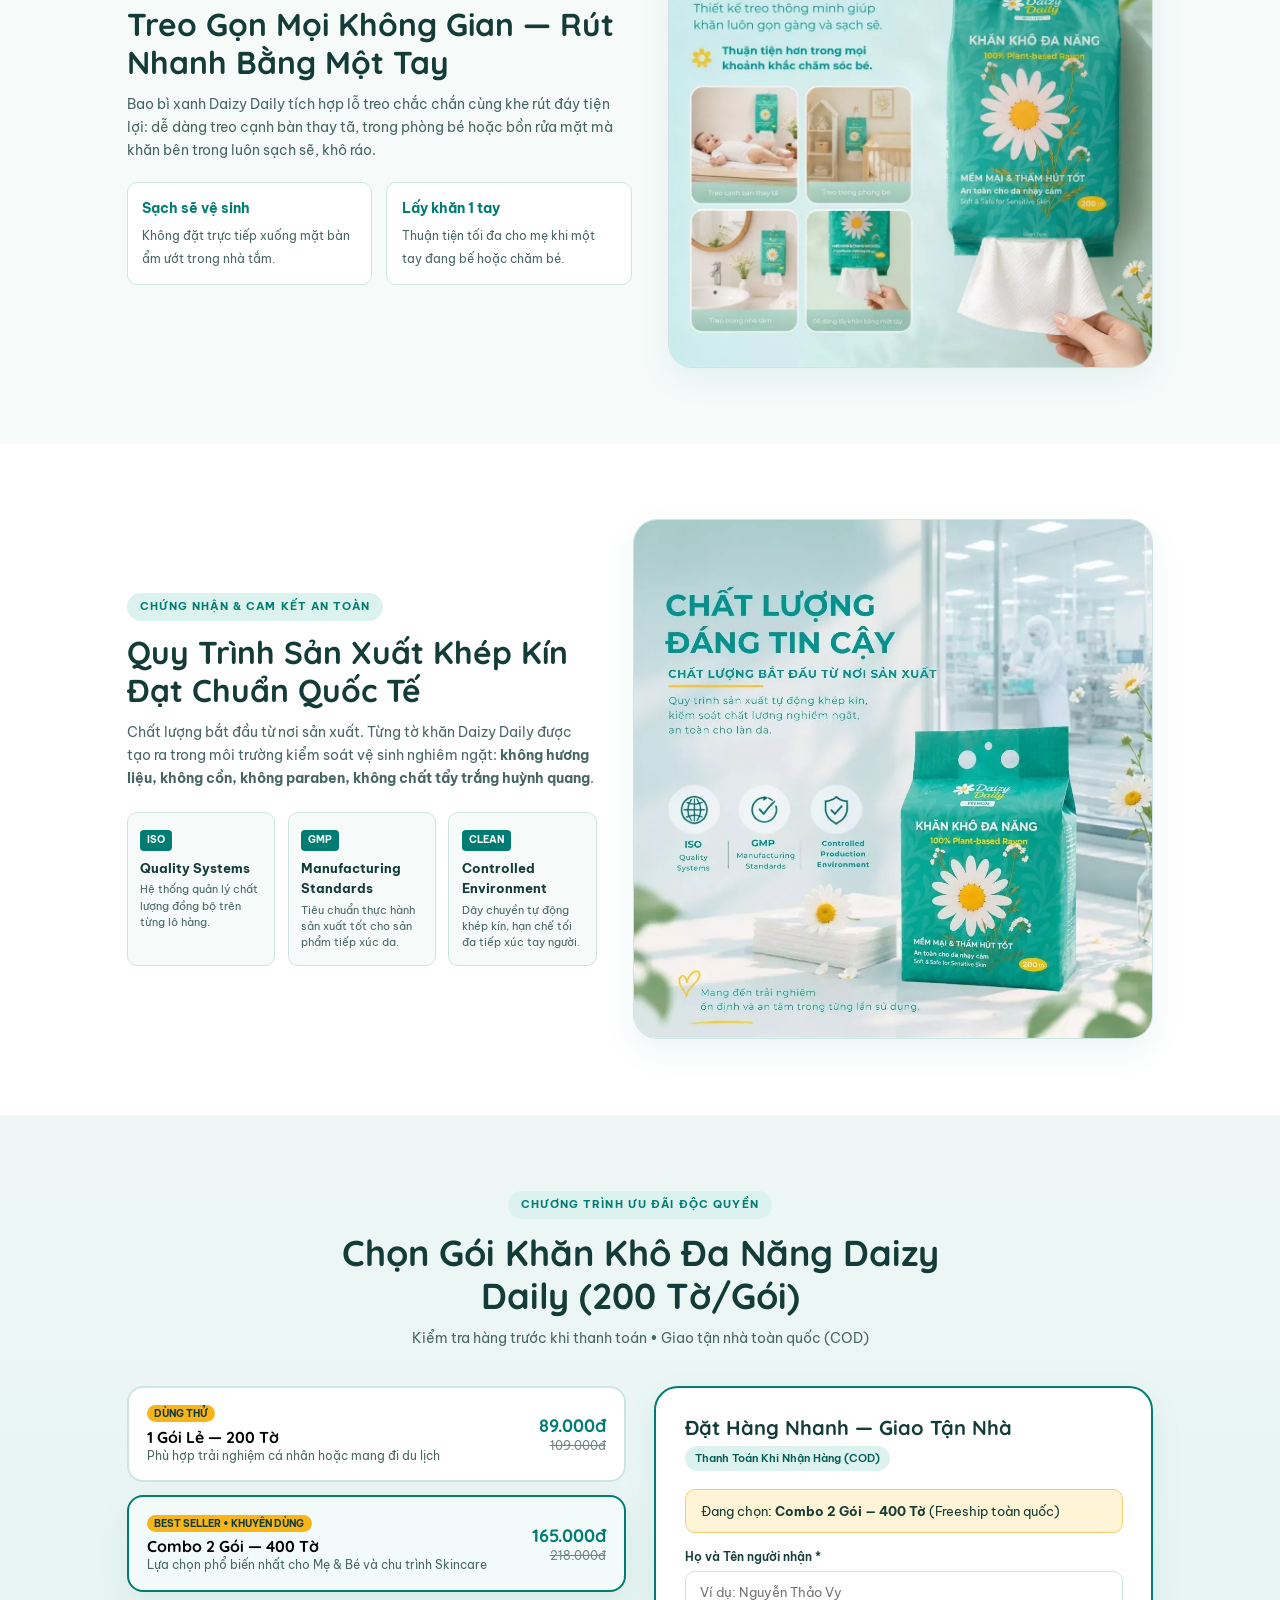
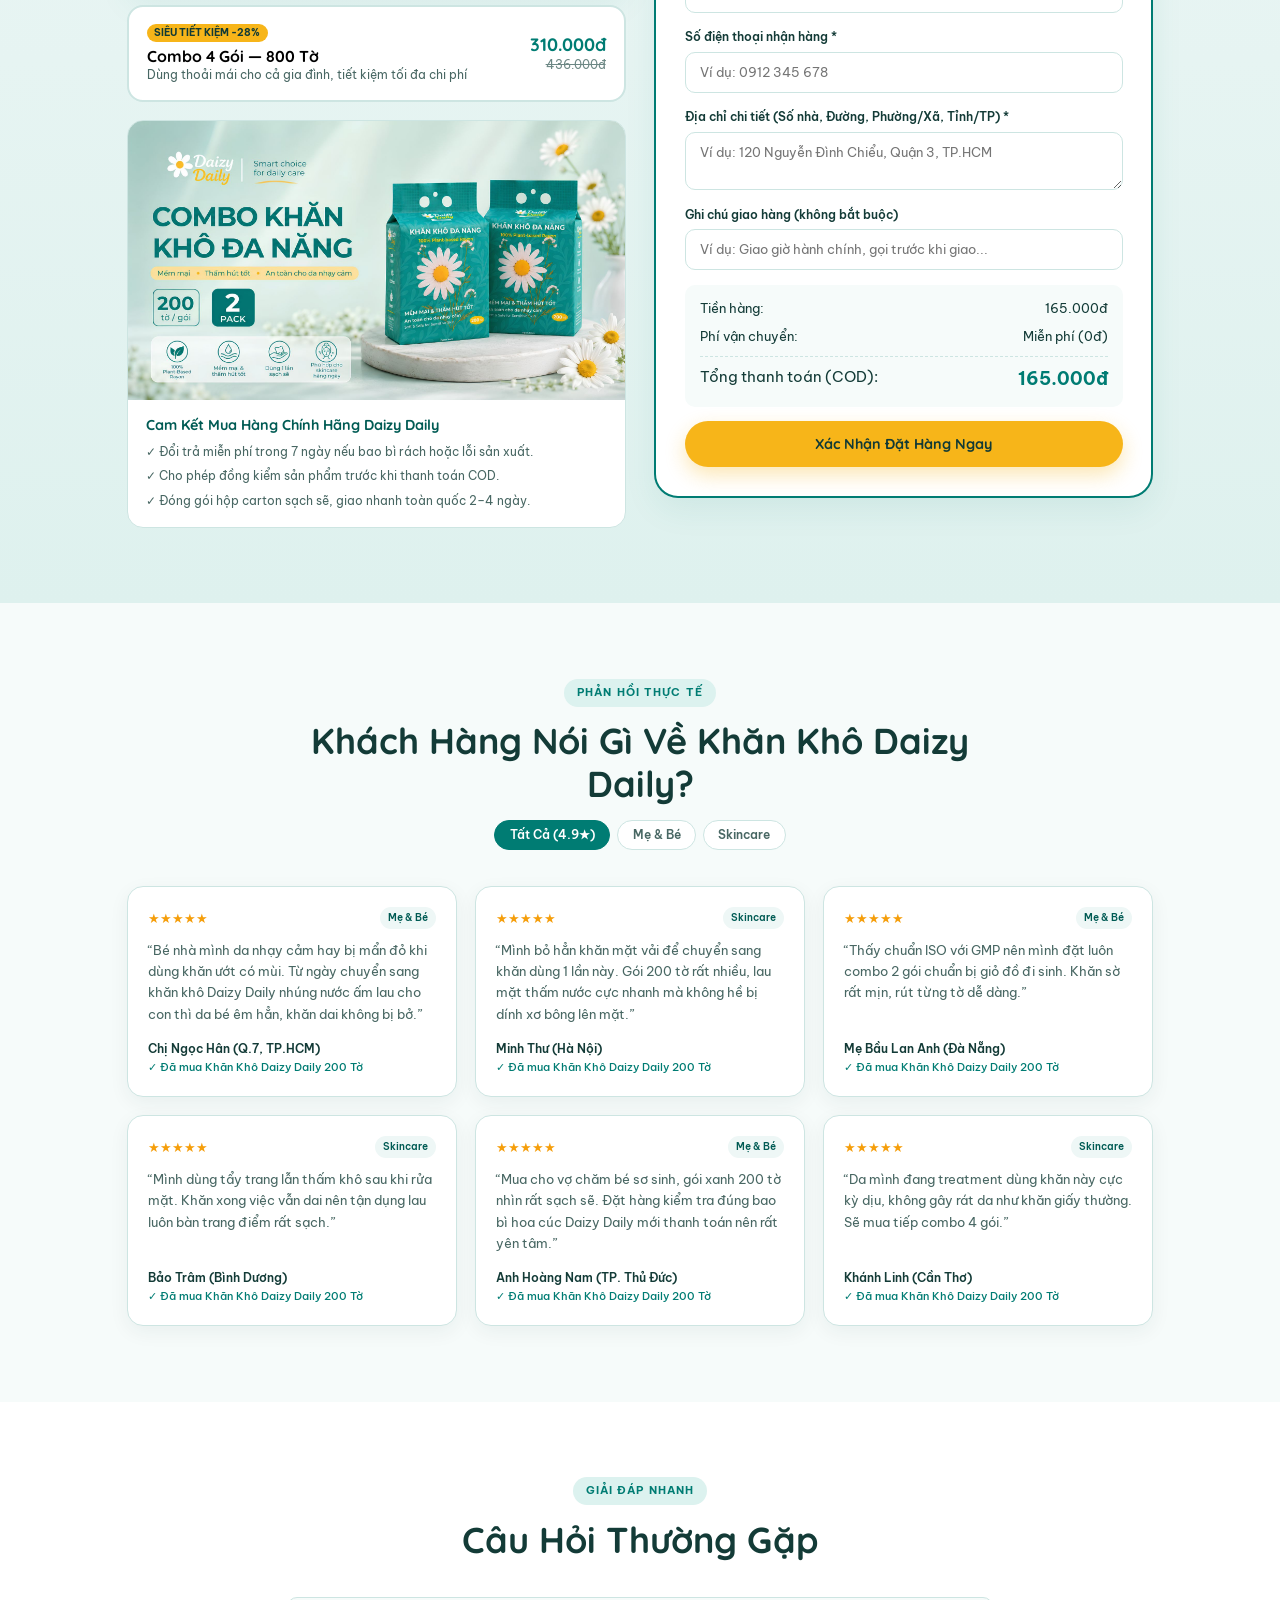
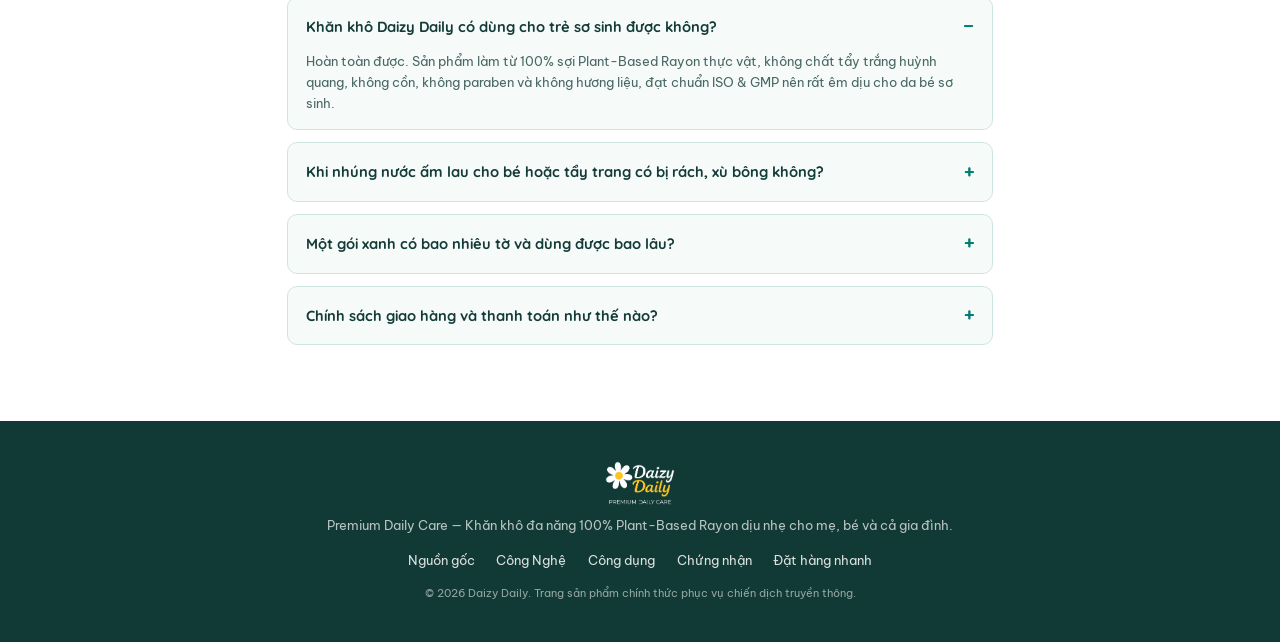
==== commit 3b6845ea: "Bring origin text above image on mobile and restore header to previous comfortable large size" ====
--- a/index.html
+++ b/index.html
@@ -16,7 +16,7 @@
   <link rel="preconnect" href="https://fonts.gstatic.com" crossorigin />
   <link href="https://fonts.googleapis.com/css2?family=Be+Vietnam+Pro:wght@400;500;600;700&family=Quicksand:wght@600;700&display=swap" rel="stylesheet" />
 
-  <link rel="stylesheet" href="styles.css?v=20261117-04" />
+  <link rel="stylesheet" href="styles.css?v=20261117-05" />
 </head>
 <body>
   <!-- Header (Nền xanh ngọc thương hiệu để tôn logo chính thức Daizy Daily) -->
@@ -524,6 +524,6 @@
     </div>
   </div>
 
-  <script src="script.js?v=20261117-04"></script>
+  <script src="script.js?v=20261117-05"></script>
 </body>
 </html>
--- a/styles.css
+++ b/styles.css
@@ -45,12 +45,12 @@
 }
 
 section[id] {
-  scroll-margin-top: 92px;
+  scroll-margin-top: 96px;
 }
 
 @media (max-width: 960px) {
   section[id] {
-    scroll-margin-top: 58px;
+    scroll-margin-top: 65px;
   }
 }
 
@@ -216,8 +216,8 @@
   display: flex;
   align-items: center;
   justify-content: space-between;
-  height: 78px;
-  gap: 1.35rem;
+  height: 84px;
+  gap: 1.5rem;
 }
 
 .brand-logo {
@@ -232,7 +232,7 @@
 }
 
 .brand-logo-img {
-  height: 56px;
+  height: 62px;
   width: auto;
   display: block;
   object-fit: contain;
@@ -247,7 +247,7 @@
 
 .header-nav a {
   font-family: var(--font-display);
-  font-size: 1.35rem;
+  font-size: 1.45rem;
   font-weight: 700;
   letter-spacing: 0.01em;
   color: #ffffff;
@@ -280,7 +280,7 @@
 
 .btn-header {
   padding: 0.75rem 1.8rem;
-  font-size: 1.06rem;
+  font-size: 1.15rem;
   font-weight: 700;
   box-shadow: 0 6px 18px rgba(0, 0, 0, 0.16);
   white-space: nowrap;
@@ -1387,14 +1387,14 @@
   }
 
   .header-inner {
-    height: 54px;
+    height: 60px;
     display: flex !important;
     flex-direction: row !important;
     flex-wrap: nowrap !important;
     align-items: center !important;
     justify-content: space-between !important;
-    padding: 0 0.85rem;
-    gap: 0.45rem;
+    padding: 0 0.95rem;
+    gap: 0.5rem;
   }
 
   .brand-logo {
@@ -1404,7 +1404,7 @@
   }
 
   .brand-logo-img {
-    height: 40px;
+    height: 44px;
     width: auto;
   }
 
@@ -1416,8 +1416,8 @@
   }
 
   .btn-header {
-    padding: 0.4rem 0.9rem;
-    font-size: 0.82rem;
+    padding: 0.45rem 1rem;
+    font-size: 0.95rem;
     font-weight: 700;
     border-radius: 999px;
     white-space: nowrap;
@@ -1432,7 +1432,7 @@
     align-items: center !important;
     justify-content: center !important;
     order: 2 !important;
-    gap: 0.4rem;
+    gap: 0.45rem;
     width: auto !important;
     border-top: none !important;
     margin: 0 !important;
@@ -1448,12 +1448,12 @@
 
   .header-nav a {
     font-family: var(--font-display);
-    font-size: 0.86rem;
+    font-size: 0.98rem;
     font-weight: 700;
     letter-spacing: 0.01em;
     color: #ffffff;
     white-space: nowrap;
-    padding: 0.25rem 0.4rem;
+    padding: 0.28rem 0.48rem;
     border-radius: 6px;
     transition: all 0.2s ease;
   }
@@ -1471,7 +1471,6 @@
 
   .hero-grid,
   .compare-grid,
-  .tech-feature-grid,
   .hanging-feature-grid,
   .softness-layout,
   .usage-grid,
@@ -1480,6 +1479,20 @@
     grid-template-columns: 1fr;
   }
 
+  .tech-feature-grid {
+    display: flex;
+    flex-direction: column;
+    gap: 1.75rem;
+  }
+
+  .tech-feature-grid .tech-copy {
+    order: 1;
+  }
+
+  .tech-feature-grid .tech-image-card {
+    order: 2;
+  }
+
   .reviews-grid {
     grid-template-columns: 1fr 1fr;
   }
@@ -1491,37 +1504,37 @@
   }
 
   .header-inner {
-    height: 50px;
+    height: 56px;
     display: flex !important;
     flex-direction: row !important;
     flex-wrap: nowrap !important;
     align-items: center !important;
     justify-content: space-between !important;
-    padding-left: 0.45rem;
-    padding-right: 0.45rem;
-    gap: 0.3rem;
+    padding-left: 0.5rem;
+    padding-right: 0.5rem;
+    gap: 0.35rem;
   }
 
   .brand-logo-img {
-    height: 34px;
+    height: 38px;
   }
 
   .btn-header {
-    padding: 0.38rem 0.75rem;
-    font-size: 0.8rem;
+    padding: 0.42rem 0.85rem;
+    font-size: 0.92rem;
     font-weight: 700;
   }
 
   .header-nav {
     justify-content: flex-start !important;
-    gap: 0.2rem;
-    padding: 0 0.1rem;
+    gap: 0.25rem;
+    padding: 0 0.15rem;
   }
 
   .header-nav a {
-    font-size: 0.82rem;
+    font-size: 0.96rem;
     font-weight: 700;
-    padding: 0.22rem 0.38rem;
+    padding: 0.28rem 0.45rem;
     letter-spacing: 0.01em;
   }
 
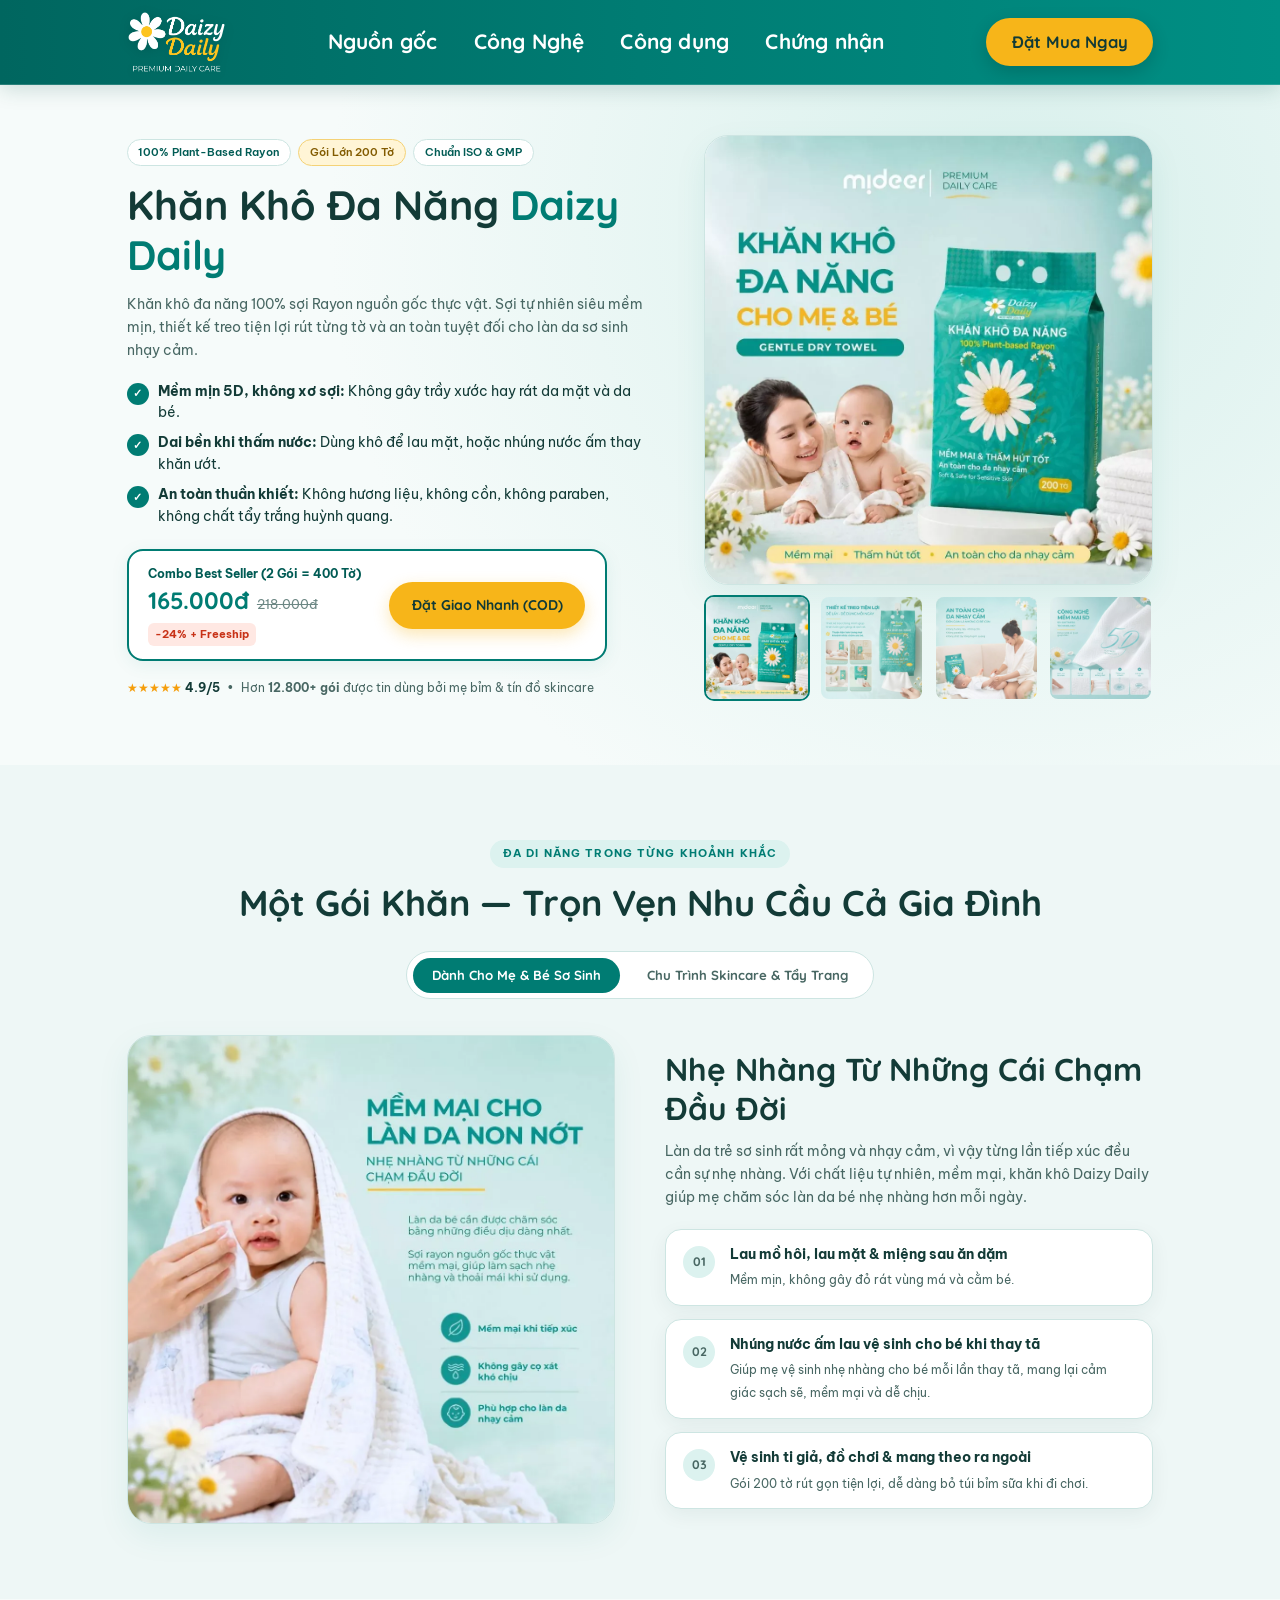
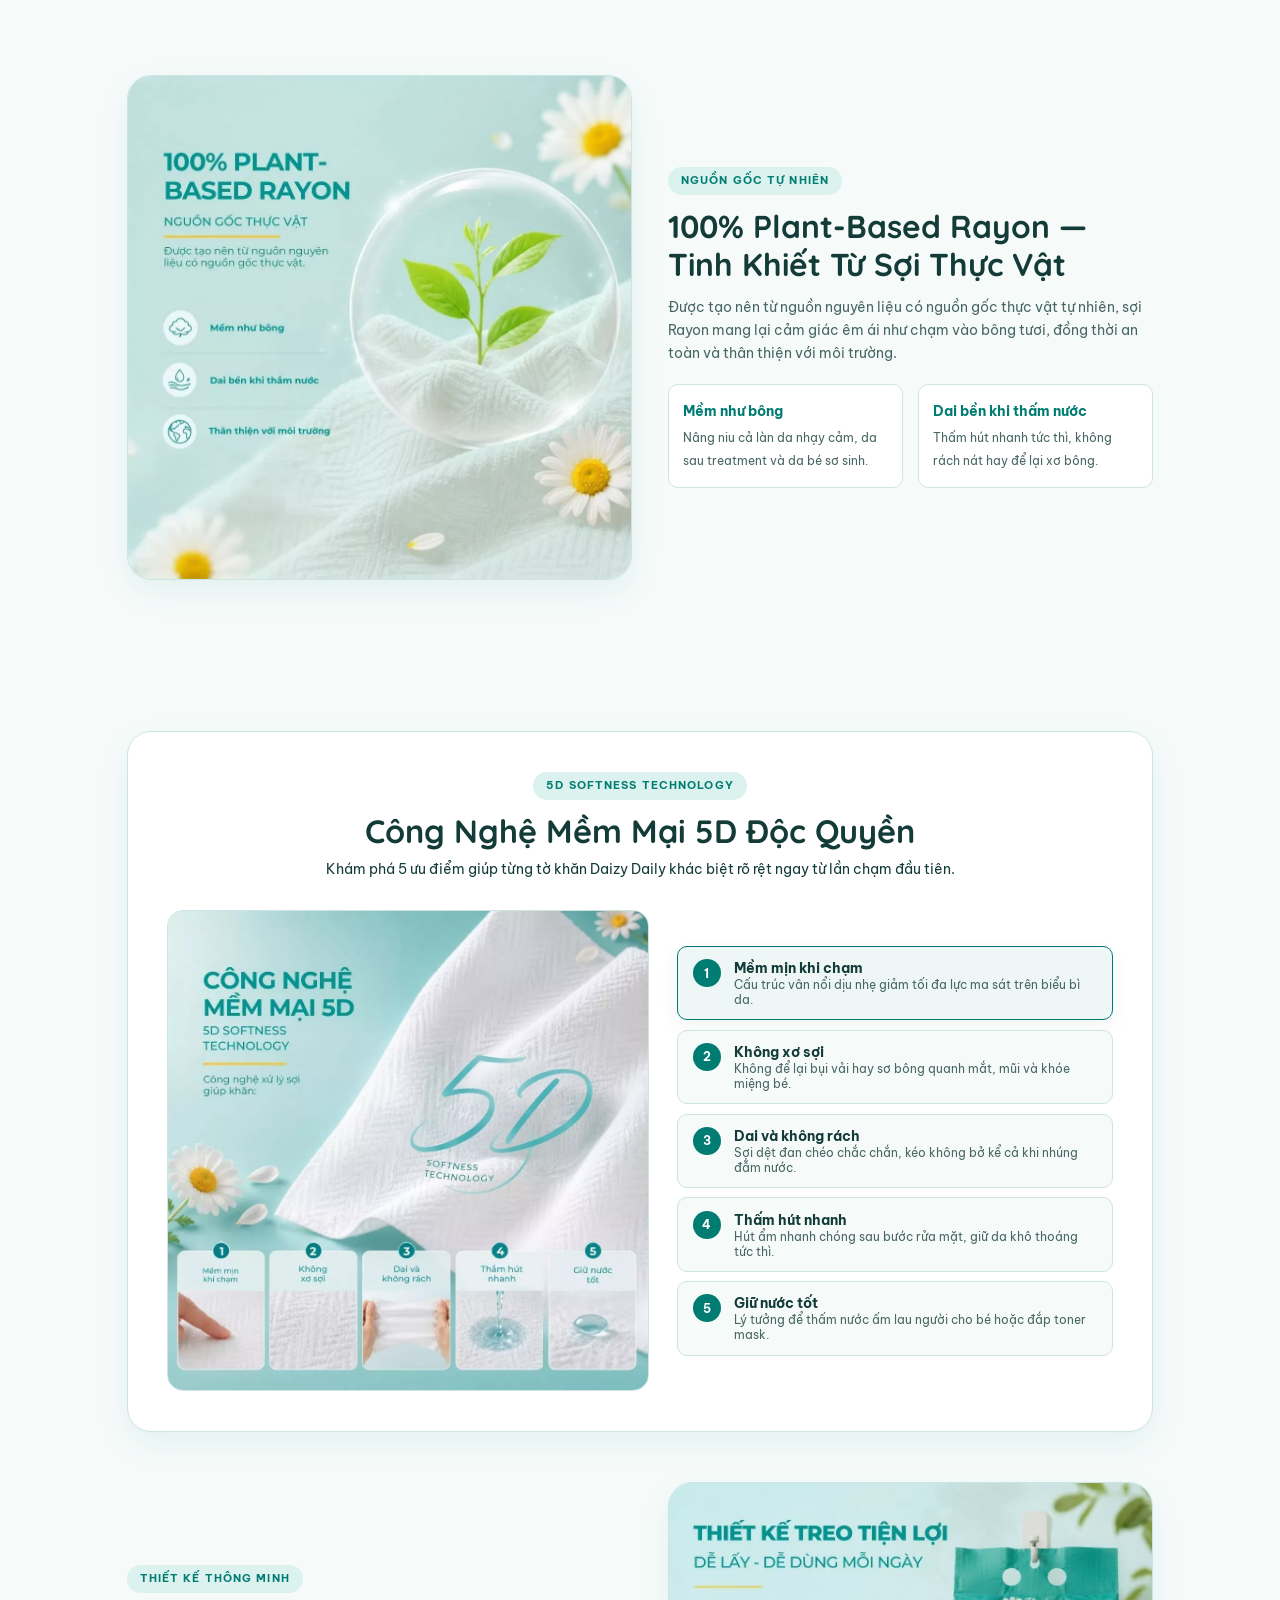
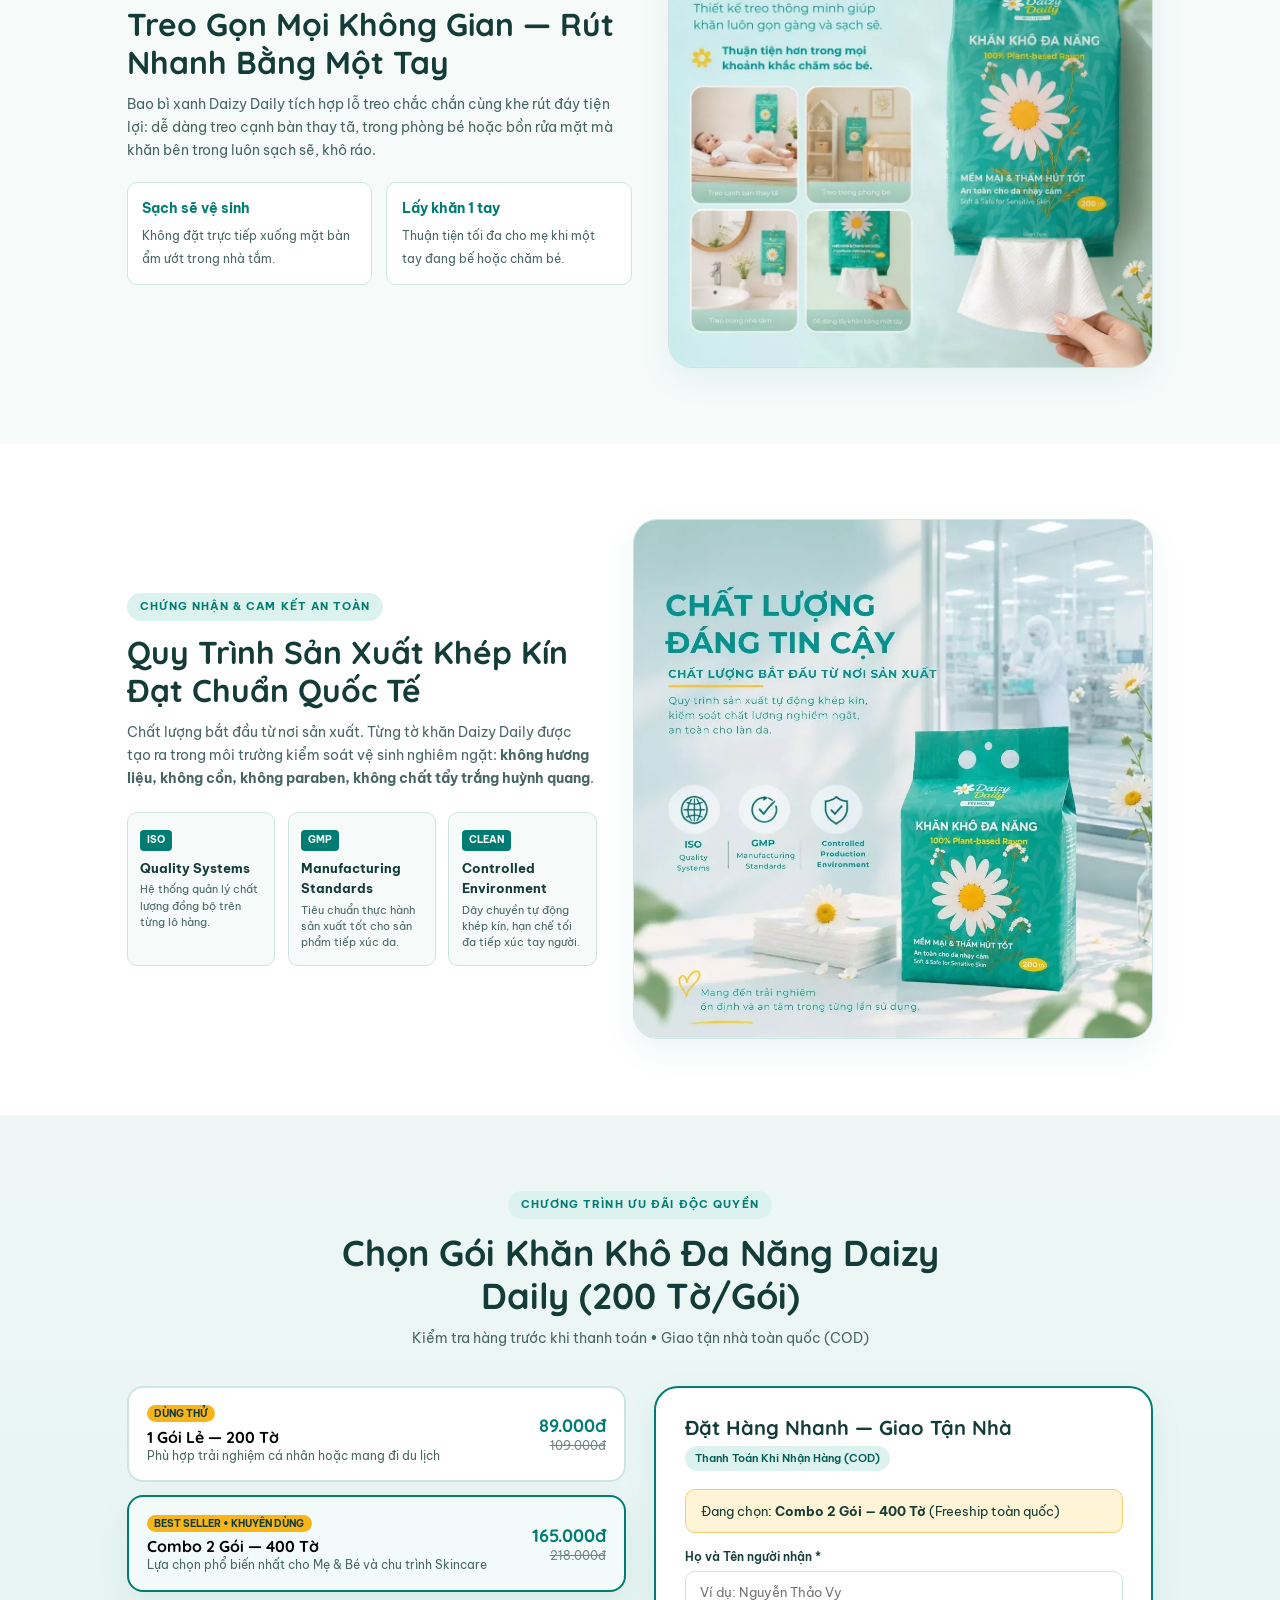
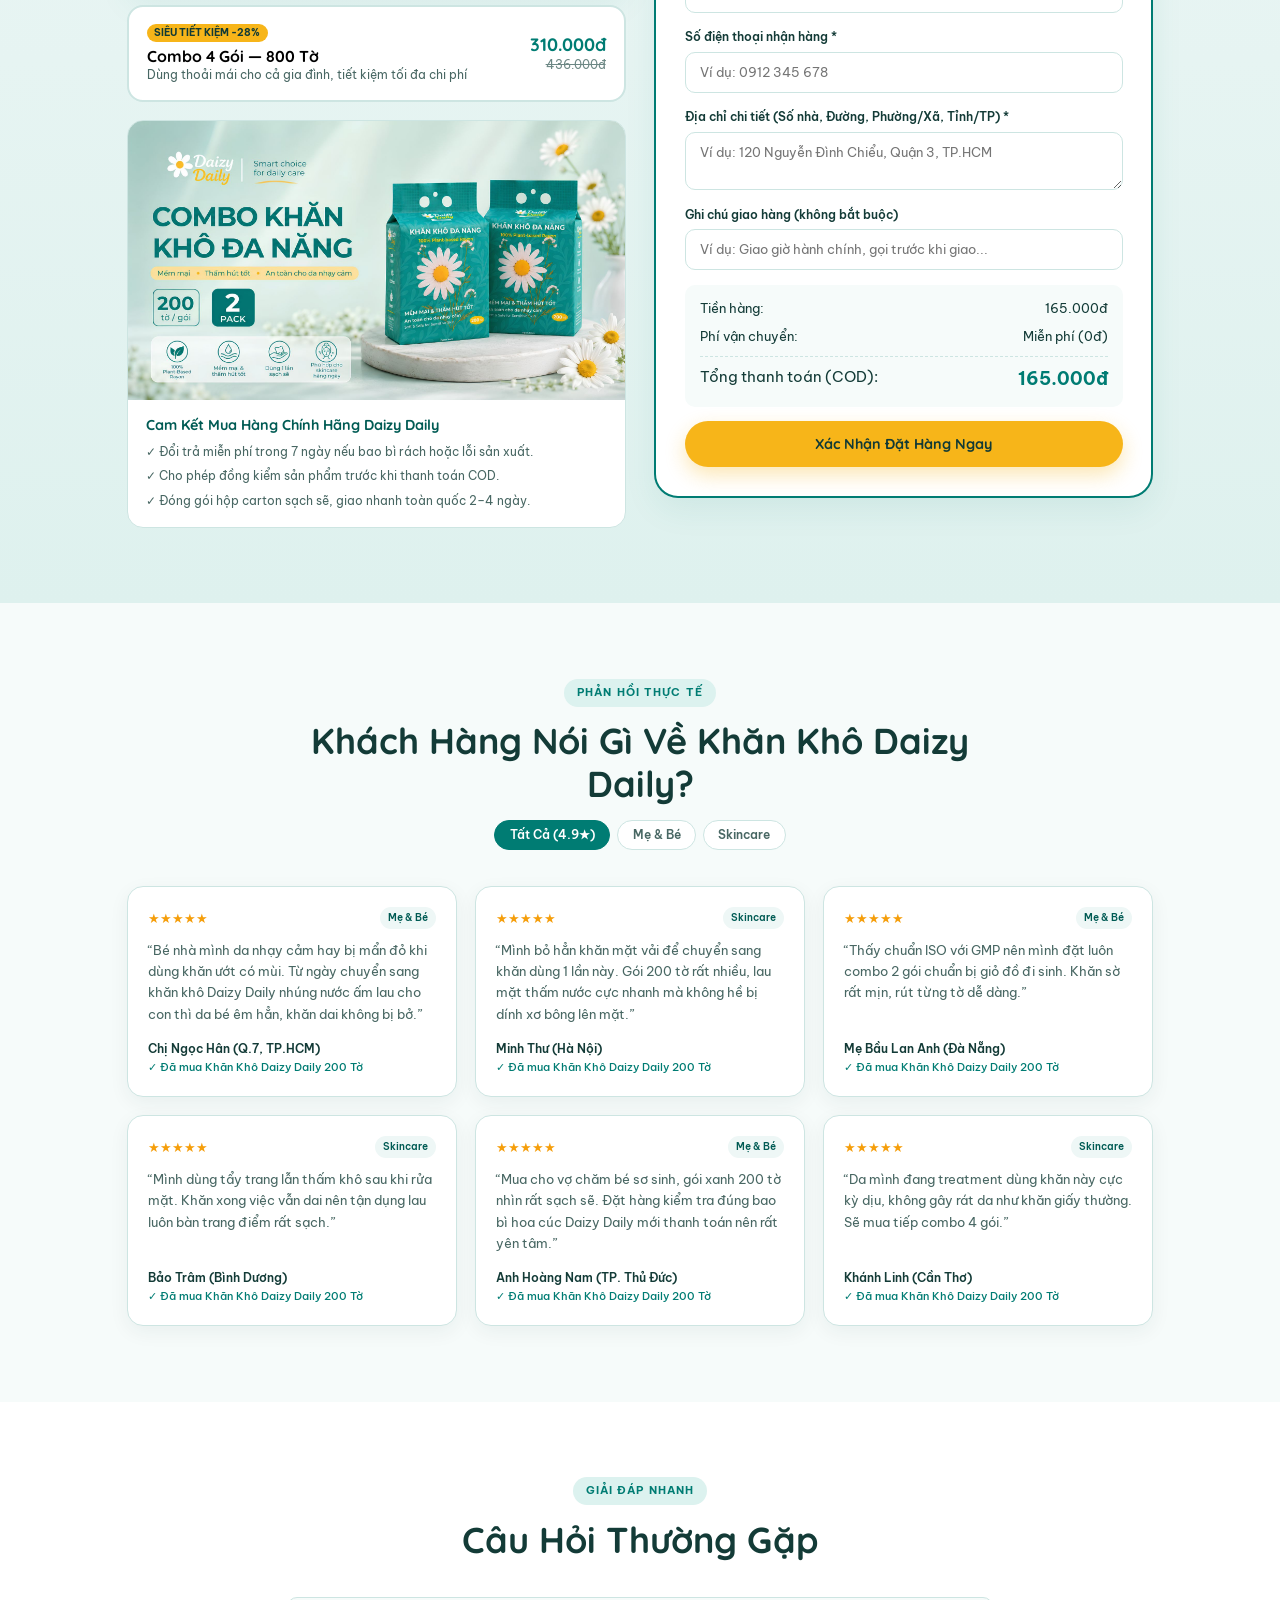
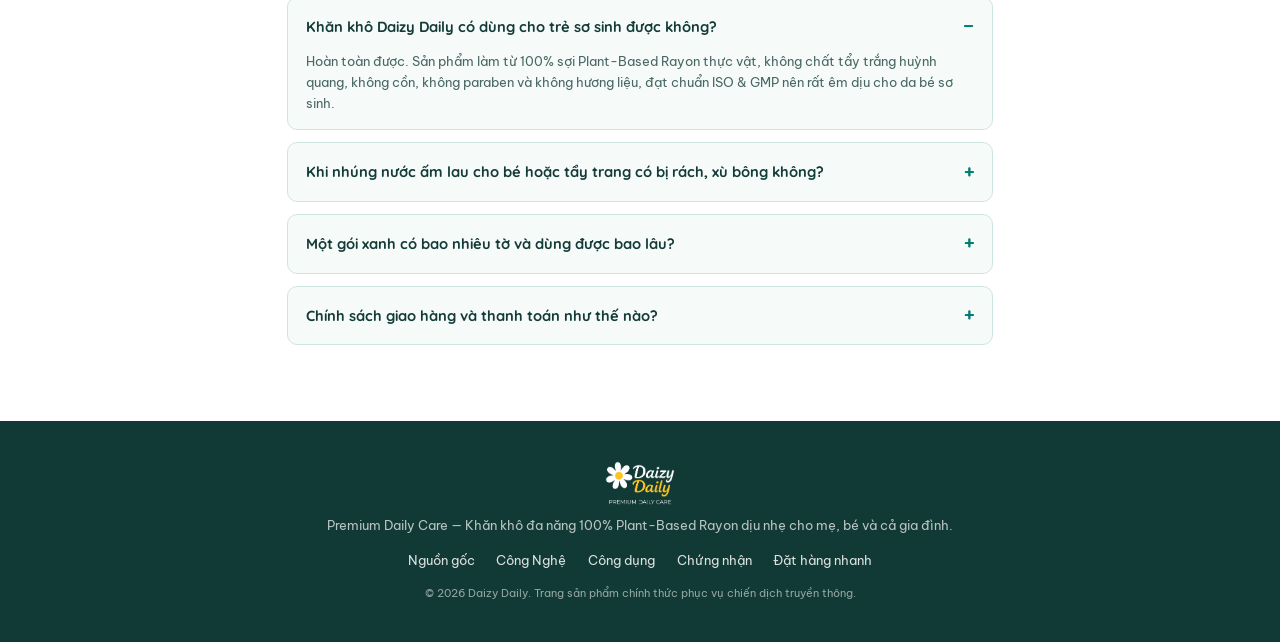
==== commit 6b035af8: "Update baby usage copy to gentler tone" ====
--- a/index.html
+++ b/index.html
@@ -16,7 +16,7 @@
   <link rel="preconnect" href="https://fonts.gstatic.com" crossorigin />
   <link href="https://fonts.googleapis.com/css2?family=Be+Vietnam+Pro:wght@400;500;600;700&family=Quicksand:wght@600;700&display=swap" rel="stylesheet" />
 
-  <link rel="stylesheet" href="styles.css?v=20261117-05" />
+  <link rel="stylesheet" href="styles.css?v=20261117-08" />
 </head>
 <body>
   <!-- Header (Nền xanh ngọc thương hiệu để tôn logo chính thức Daizy Daily) -->
@@ -143,7 +143,7 @@
             <div class="usage-details">
               <h3>Nhẹ Nhàng Từ Những Cái Chạm Đầu Đời</h3>
               <p>
-                Làn da trẻ sơ sinh mỏng hơn da người lớn gấp nhiều lần. Mẹ có thể dùng khăn khô Daizy Daily trực tiếp hoặc nhúng nước ấm sạch để thay thế khăn ướt chứa hóa chất.
+                Làn da trẻ sơ sinh rất mỏng và nhạy cảm, vì vậy từng lần tiếp xúc đều cần sự nhẹ nhàng. Với chất liệu tự nhiên, mềm mại, khăn khô Daizy Daily giúp mẹ chăm sóc làn da bé nhẹ nhàng hơn mỗi ngày.
               </p>
               <div class="use-case-list">
                 <div class="use-case">
@@ -156,8 +156,8 @@
                 <div class="use-case">
                   <span class="uc-dot">02</span>
                   <div>
-                    <strong>Nhúng nước ấm lau vệ sinh khi thay tã</strong>
-                    <span>Hạn chế tối đa hăm tã do chất bảo quản từ khăn ướt công nghiệp.</span>
+                    <strong>Nhúng nước ấm lau vệ sinh cho bé khi thay tã</strong>
+                    <span>Giúp mẹ vệ sinh nhẹ nhàng cho bé mỗi lần thay tã, mang lại cảm giác sạch sẽ, mềm mại và dễ chịu.</span>
                   </div>
                 </div>
                 <div class="use-case">
@@ -524,6 +524,6 @@
     </div>
   </div>
 
-  <script src="script.js?v=20261117-05"></script>
+  <script src="script.js?v=20261117-08"></script>
 </body>
 </html>
--- a/styles.css
+++ b/styles.css
@@ -1469,7 +1469,6 @@
     display: none;
   }
 
-  .hero-grid,
   .compare-grid,
   .hanging-feature-grid,
   .softness-layout,
@@ -1477,6 +1476,69 @@
   .quality-grid,
   .order-layout {
     grid-template-columns: 1fr;
+  }
+
+  /* Mobile Hero Reorder: Image before Pricing/Order & 4.9/5 Rating */
+  .hero-grid {
+    display: flex;
+    flex-direction: column;
+    align-items: stretch;
+    gap: 0;
+    width: 100%;
+  }
+
+  .hero-content {
+    display: contents;
+  }
+
+  .trust-pill-row {
+    order: 1;
+  }
+
+  .hero-title {
+    order: 2;
+  }
+
+  .hero-subtitle {
+    order: 3;
+  }
+
+  .hero-bullets {
+    order: 4;
+    margin-bottom: 1.25rem;
+  }
+
+  .hero-media {
+    order: 5;
+    margin-bottom: 1.25rem;
+    width: 100%;
+  }
+
+  .hero-offer-card {
+    order: 6;
+    margin-bottom: 1.15rem;
+    width: 100% !important;
+    max-width: 100% !important;
+    box-sizing: border-box;
+    flex-direction: column;
+    align-items: stretch;
+    gap: 0.85rem;
+    padding: 1rem 1.15rem;
+  }
+
+  .hero-cta-group {
+    width: 100%;
+  }
+
+  .hero-cta-group .btn {
+    width: 100%;
+    text-align: center;
+    display: block;
+    box-sizing: border-box;
+  }
+
+  .social-proof-bar {
+    order: 7;
   }
 
   .tech-feature-grid {
@@ -1542,8 +1604,10 @@
     flex-direction: column;
     align-items: stretch;
     gap: 0.85rem;
-    padding: 0.95rem 1.1rem;
-    max-width: 100%;
+    padding: 1rem 1.15rem;
+    width: 100% !important;
+    max-width: 100% !important;
+    box-sizing: border-box;
   }
 
   .offer-label {
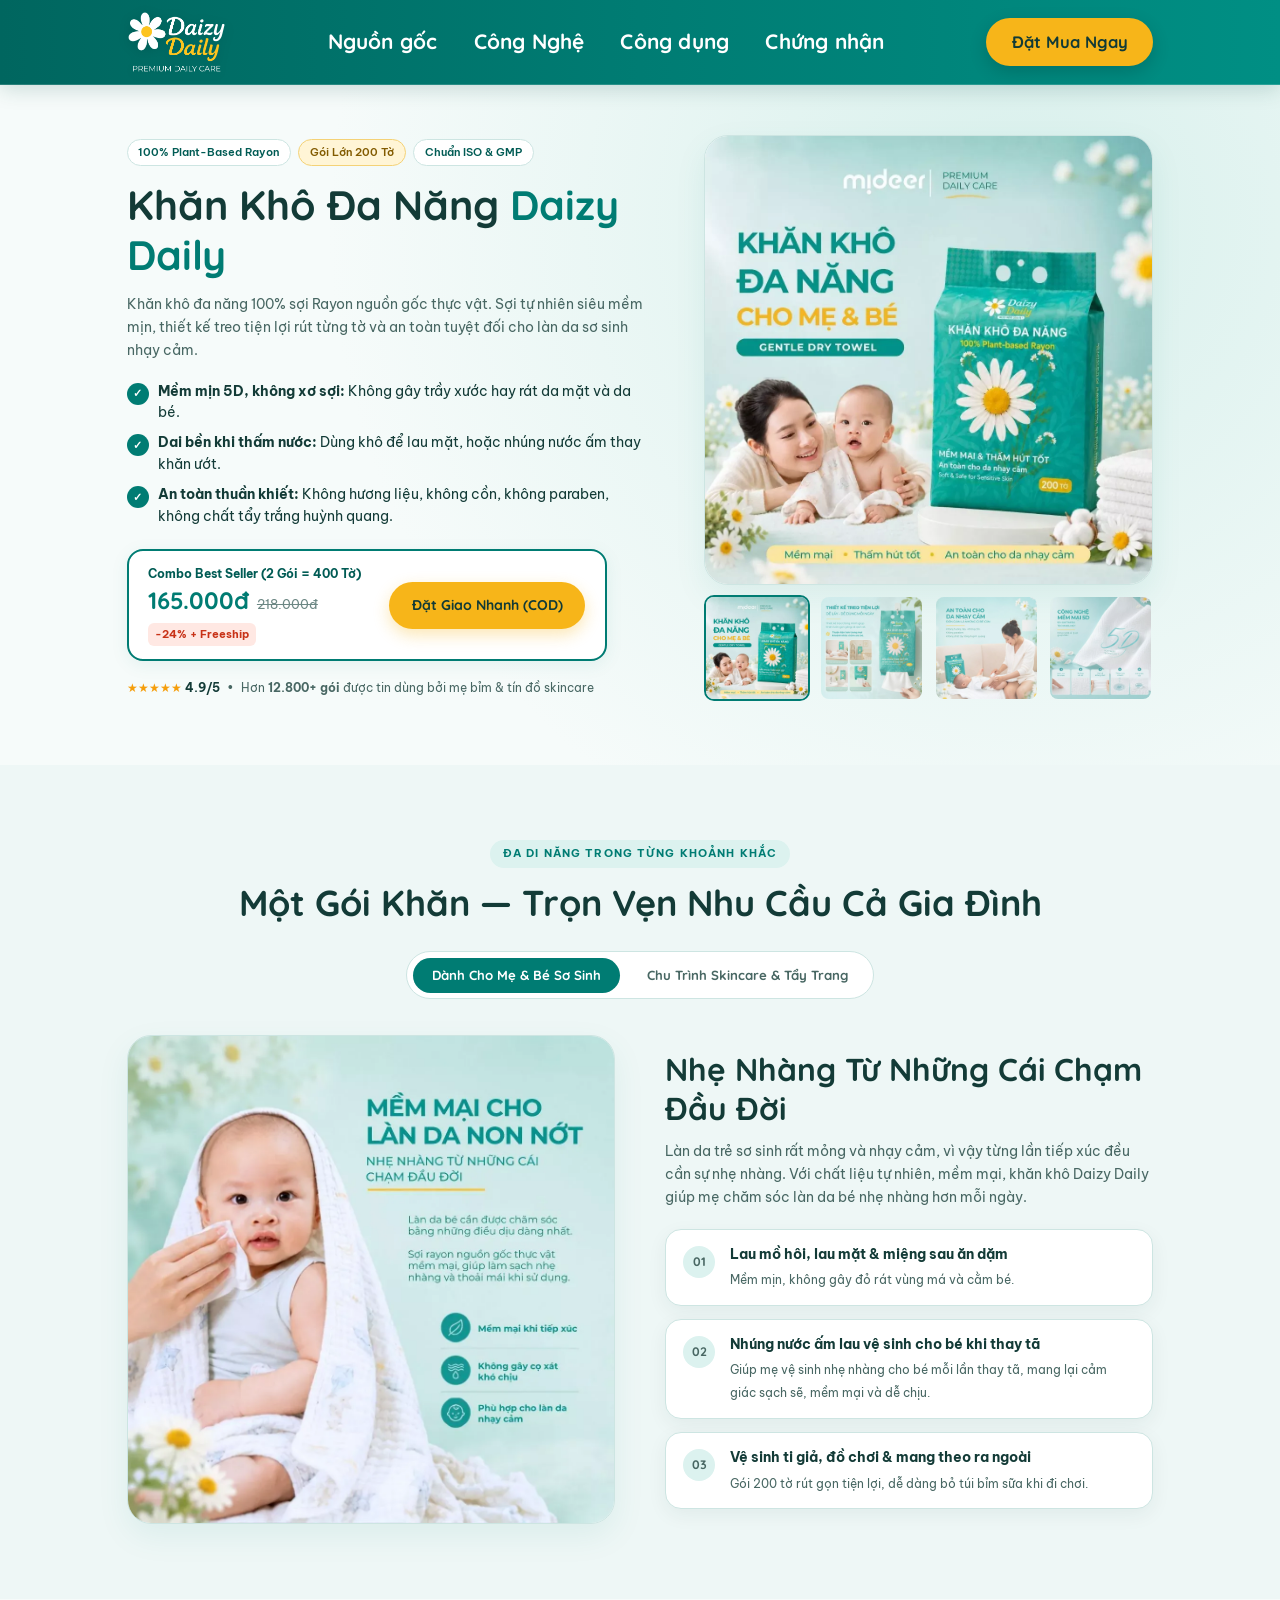
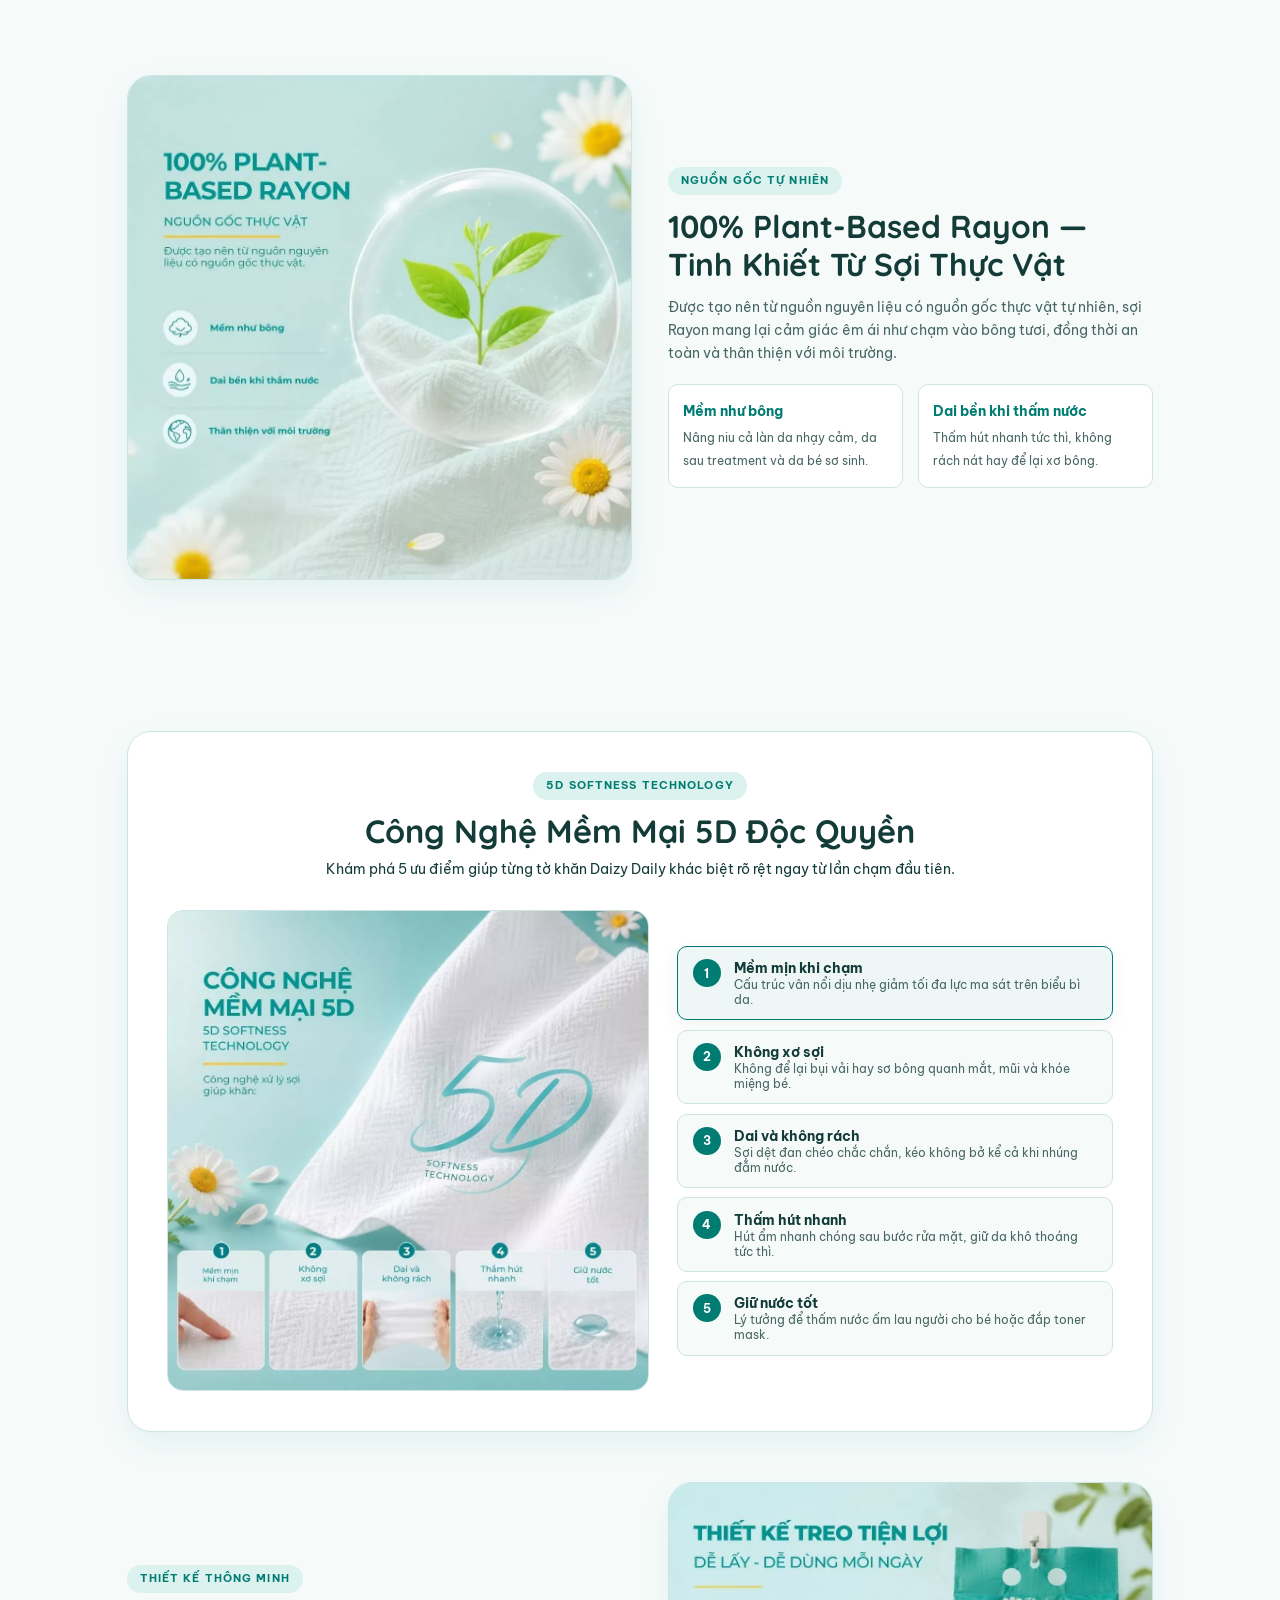
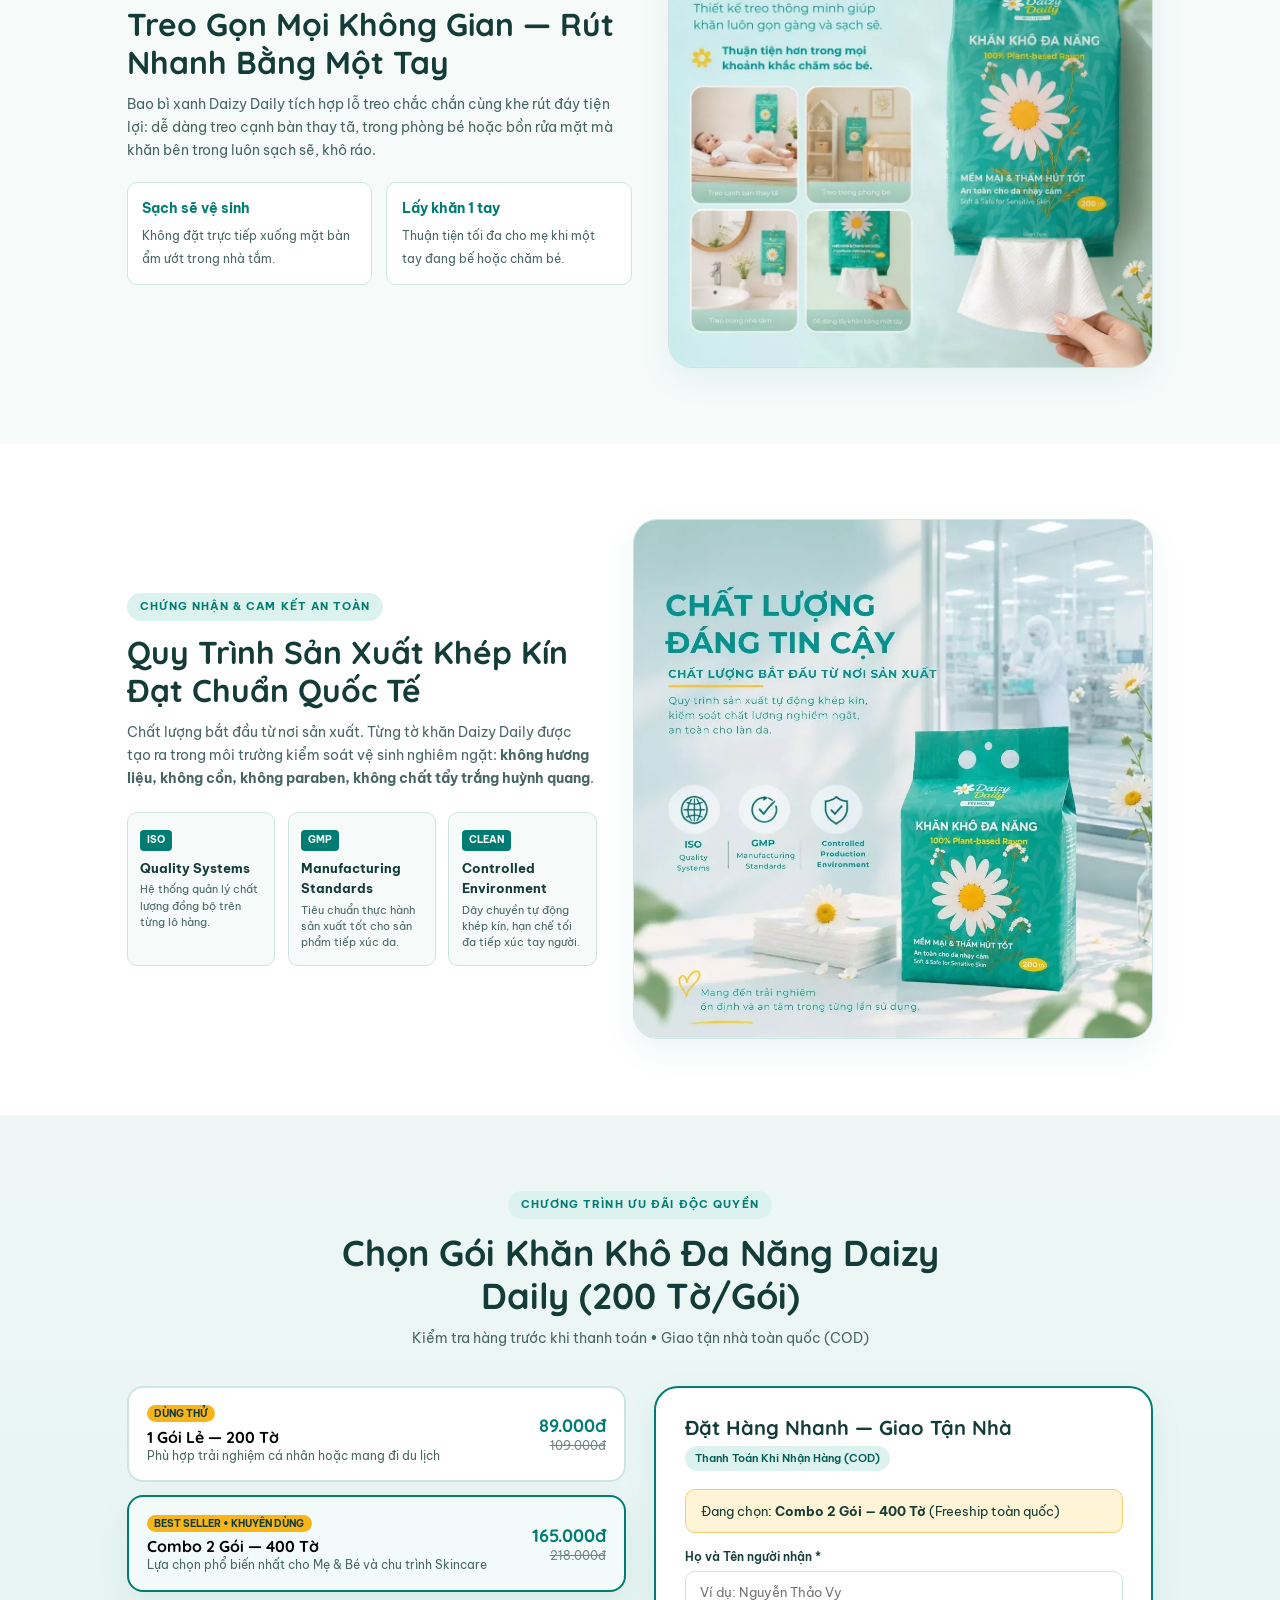
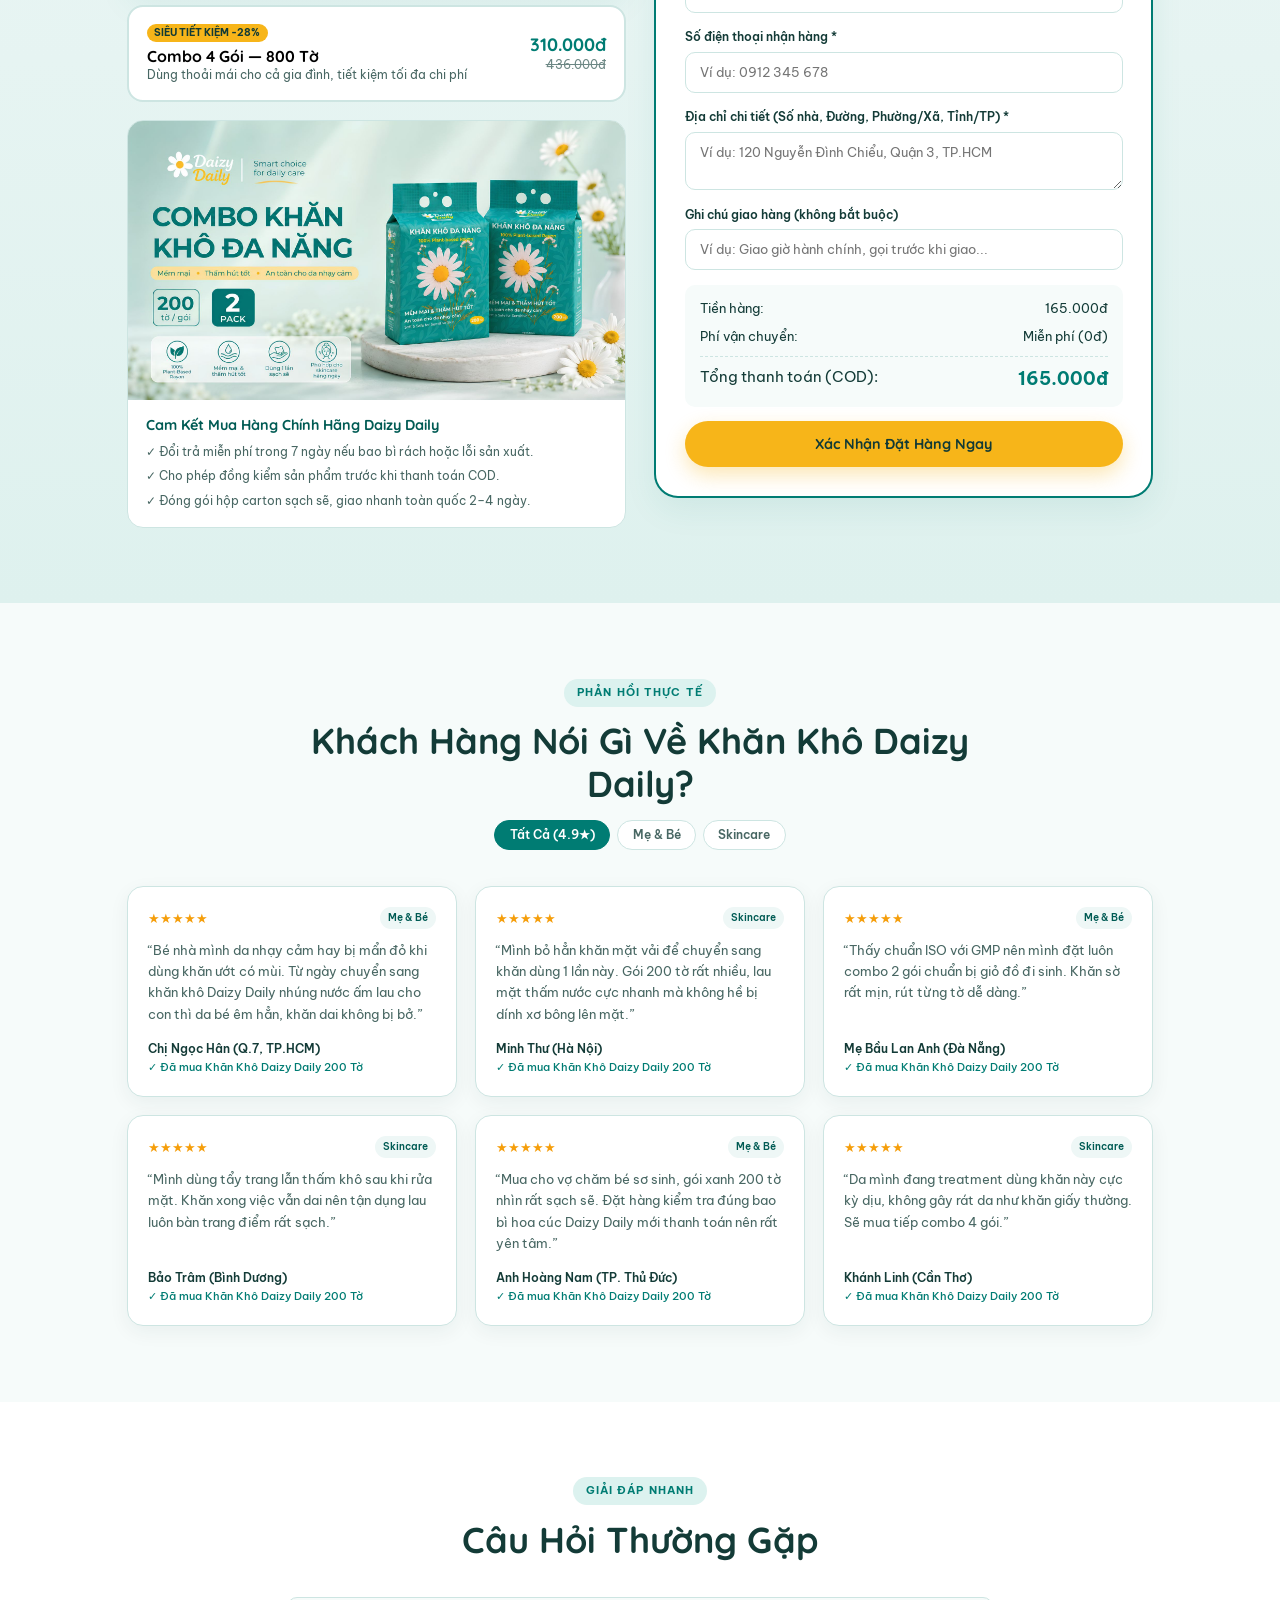
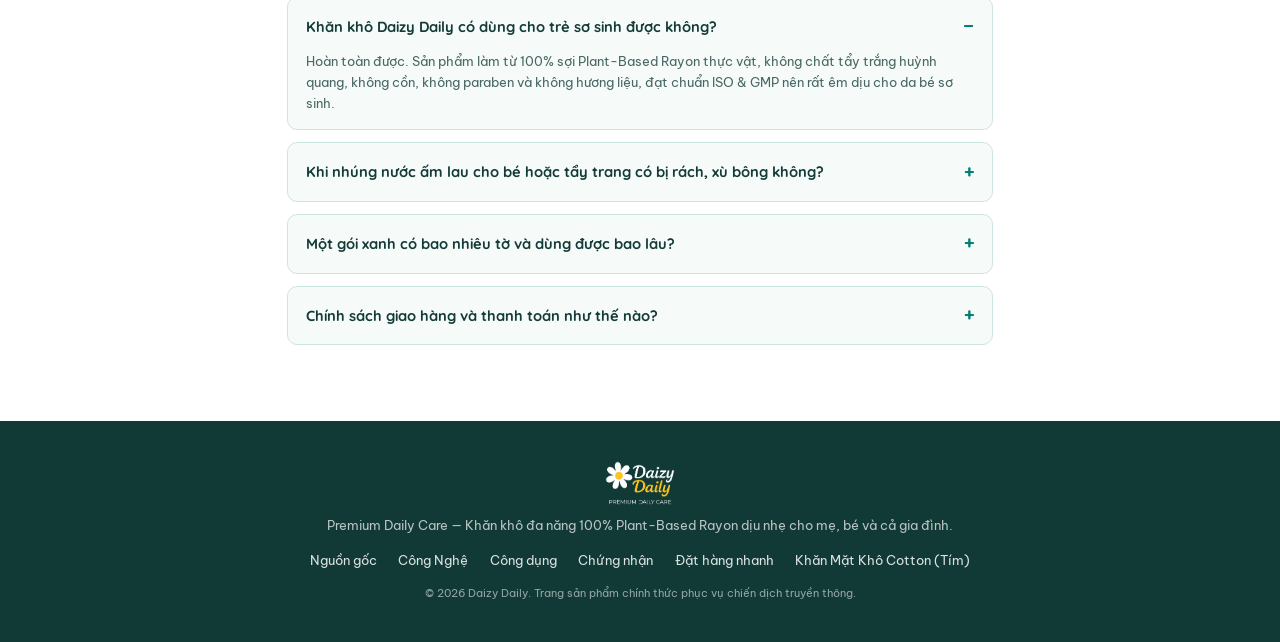
==== commit 4c94a086: "Add new Facebook Ads landing page for Daizy Daily 100% Cotton Purple Facial Towel" ====
--- a/index.html
+++ b/index.html
@@ -504,6 +504,7 @@
         <a href="#usage">Công dụng</a>
         <a href="#quality">Chứng nhận</a>
         <a href="#order">Đặt hàng nhanh</a>
+        <a href="cotton.html">Khăn Mặt Khô Cotton (Tím)</a>
       </div>
       <p class="footer-copy">© 2026 Daizy Daily. Trang sản phẩm chính thức phục vụ chiến dịch truyền thông.</p>
     </div>
